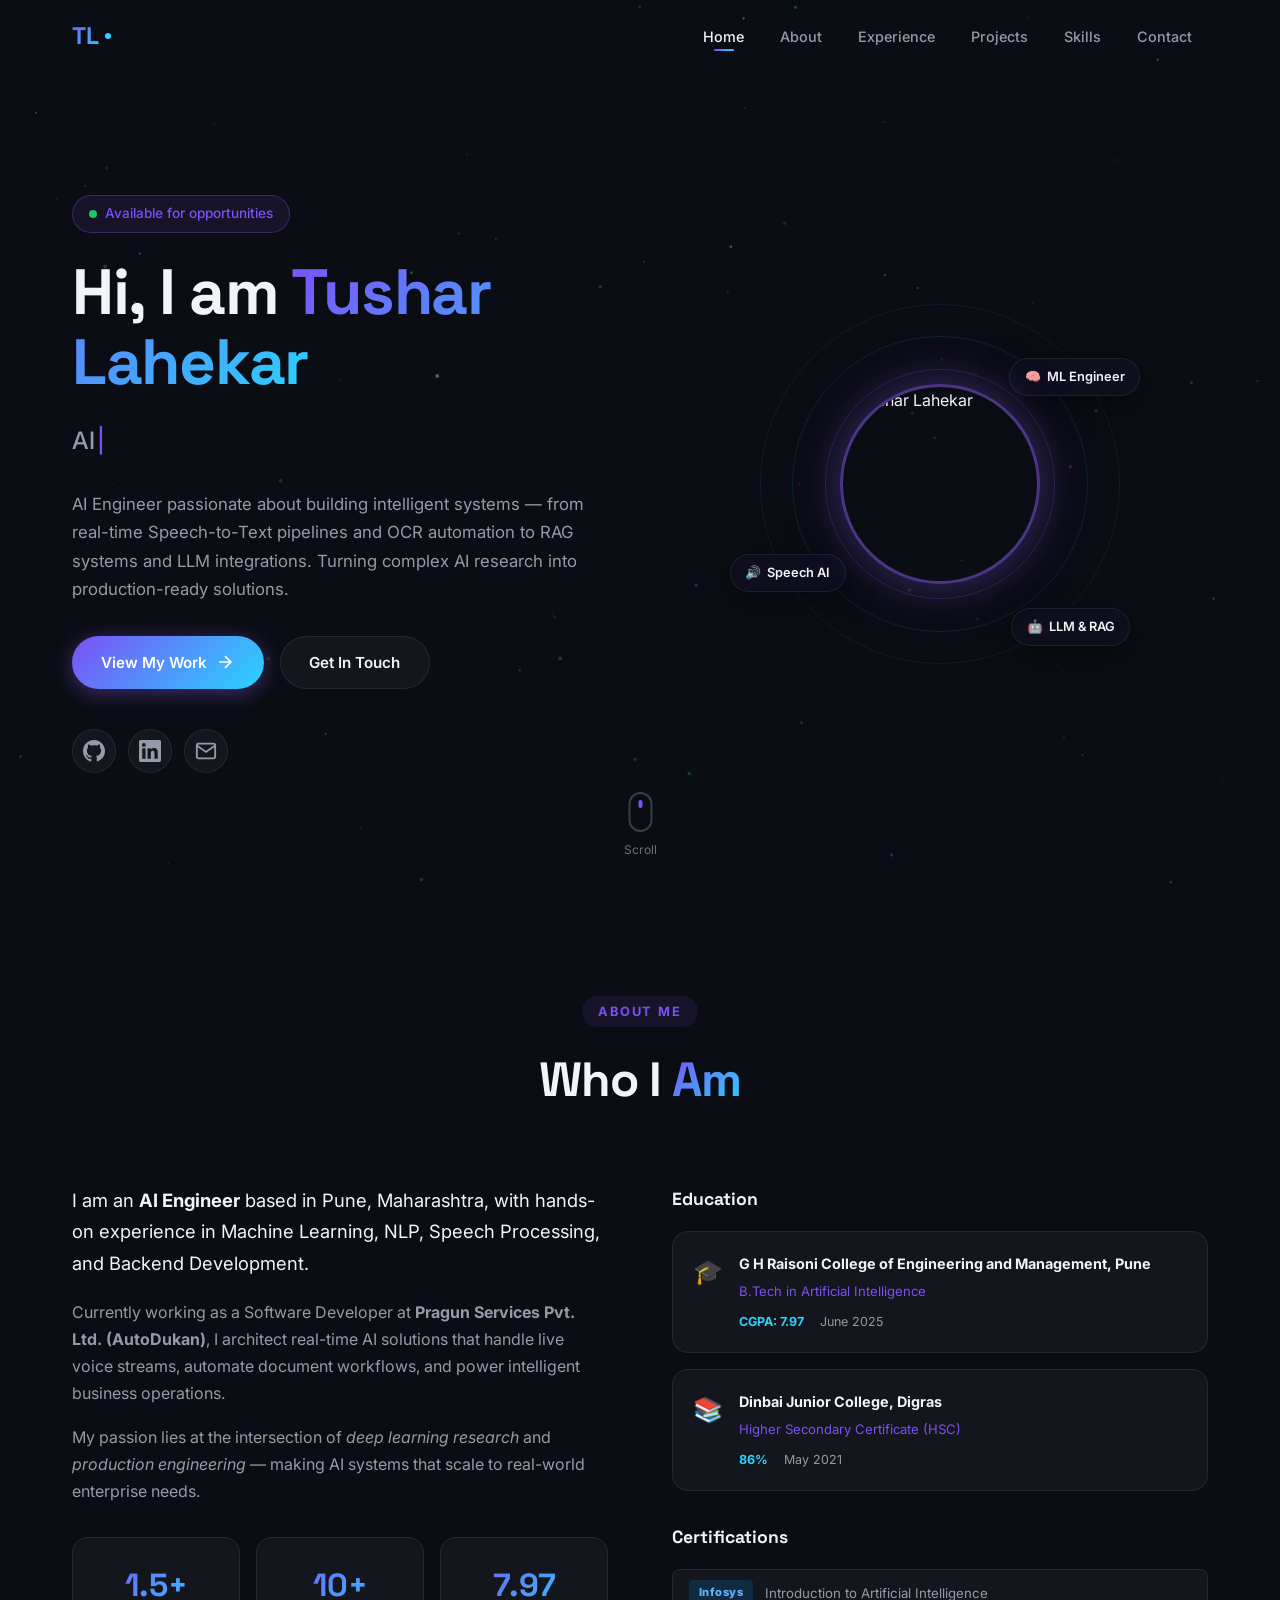
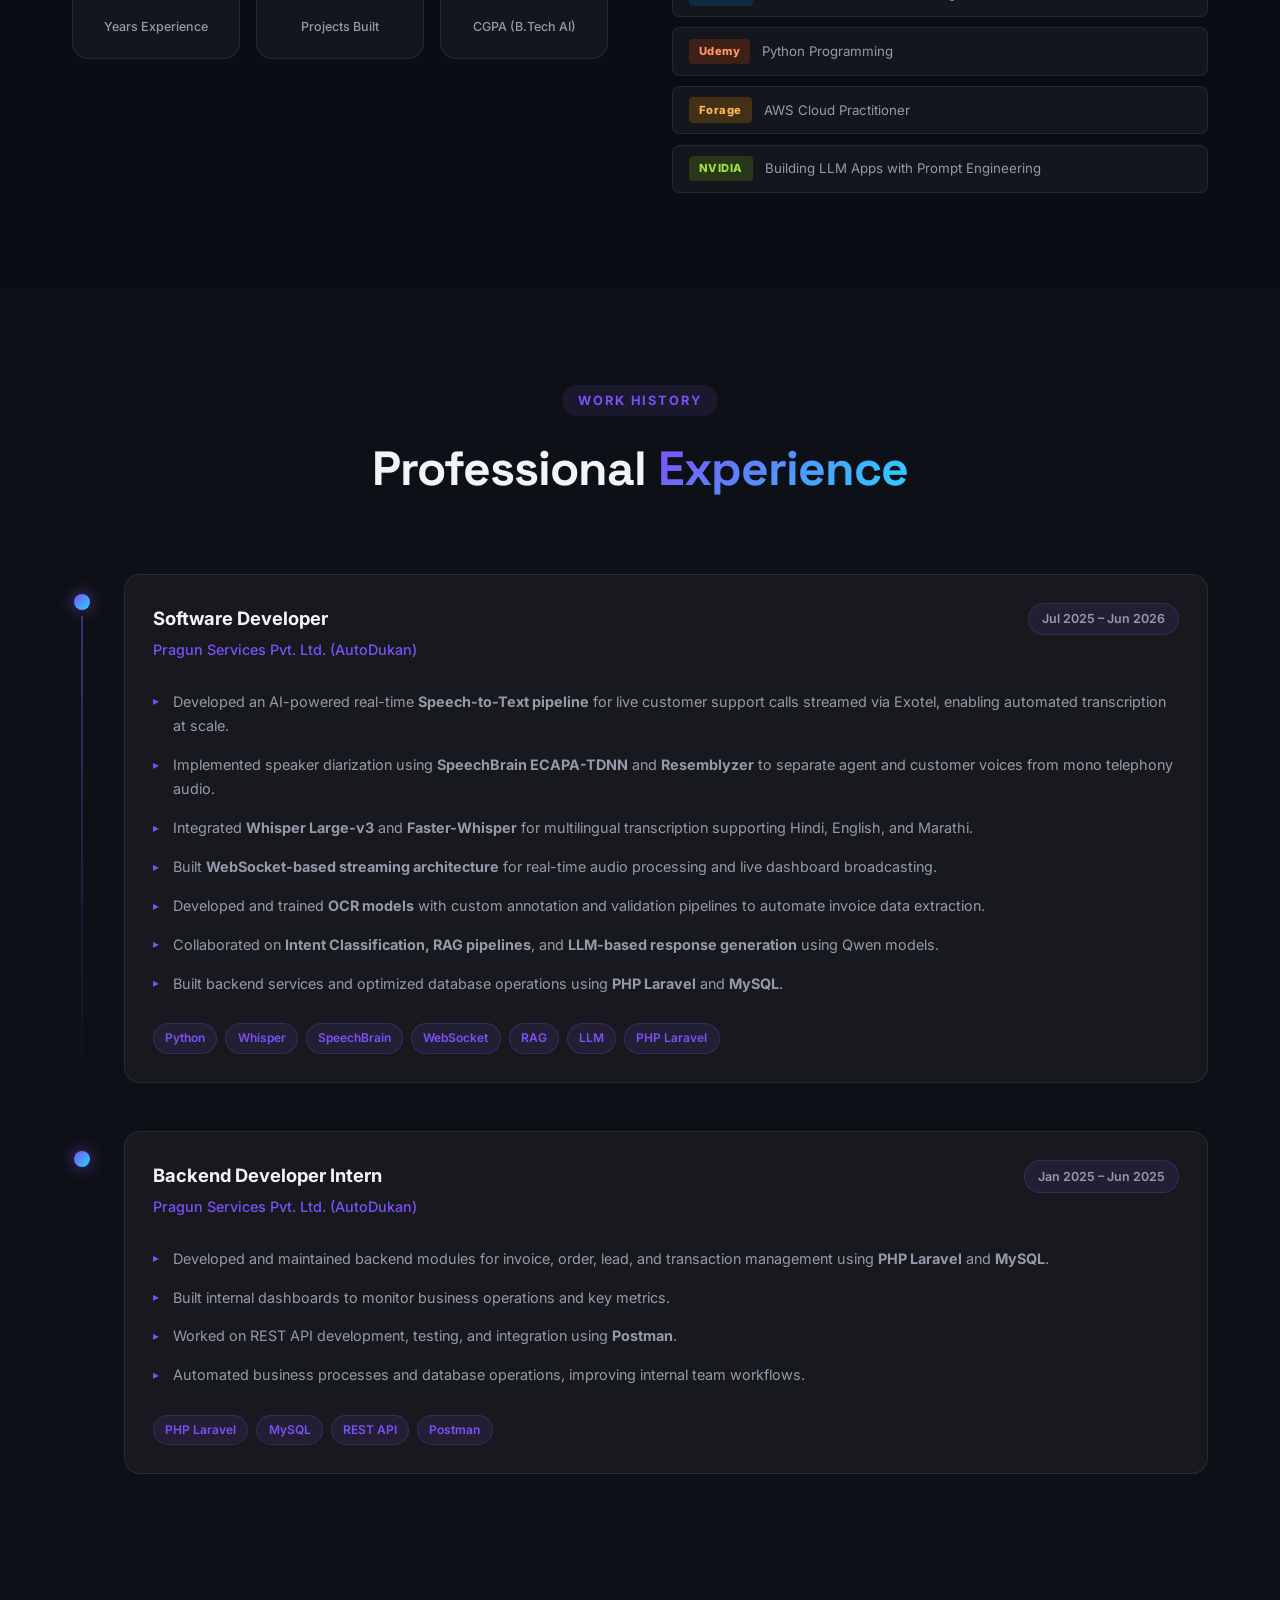
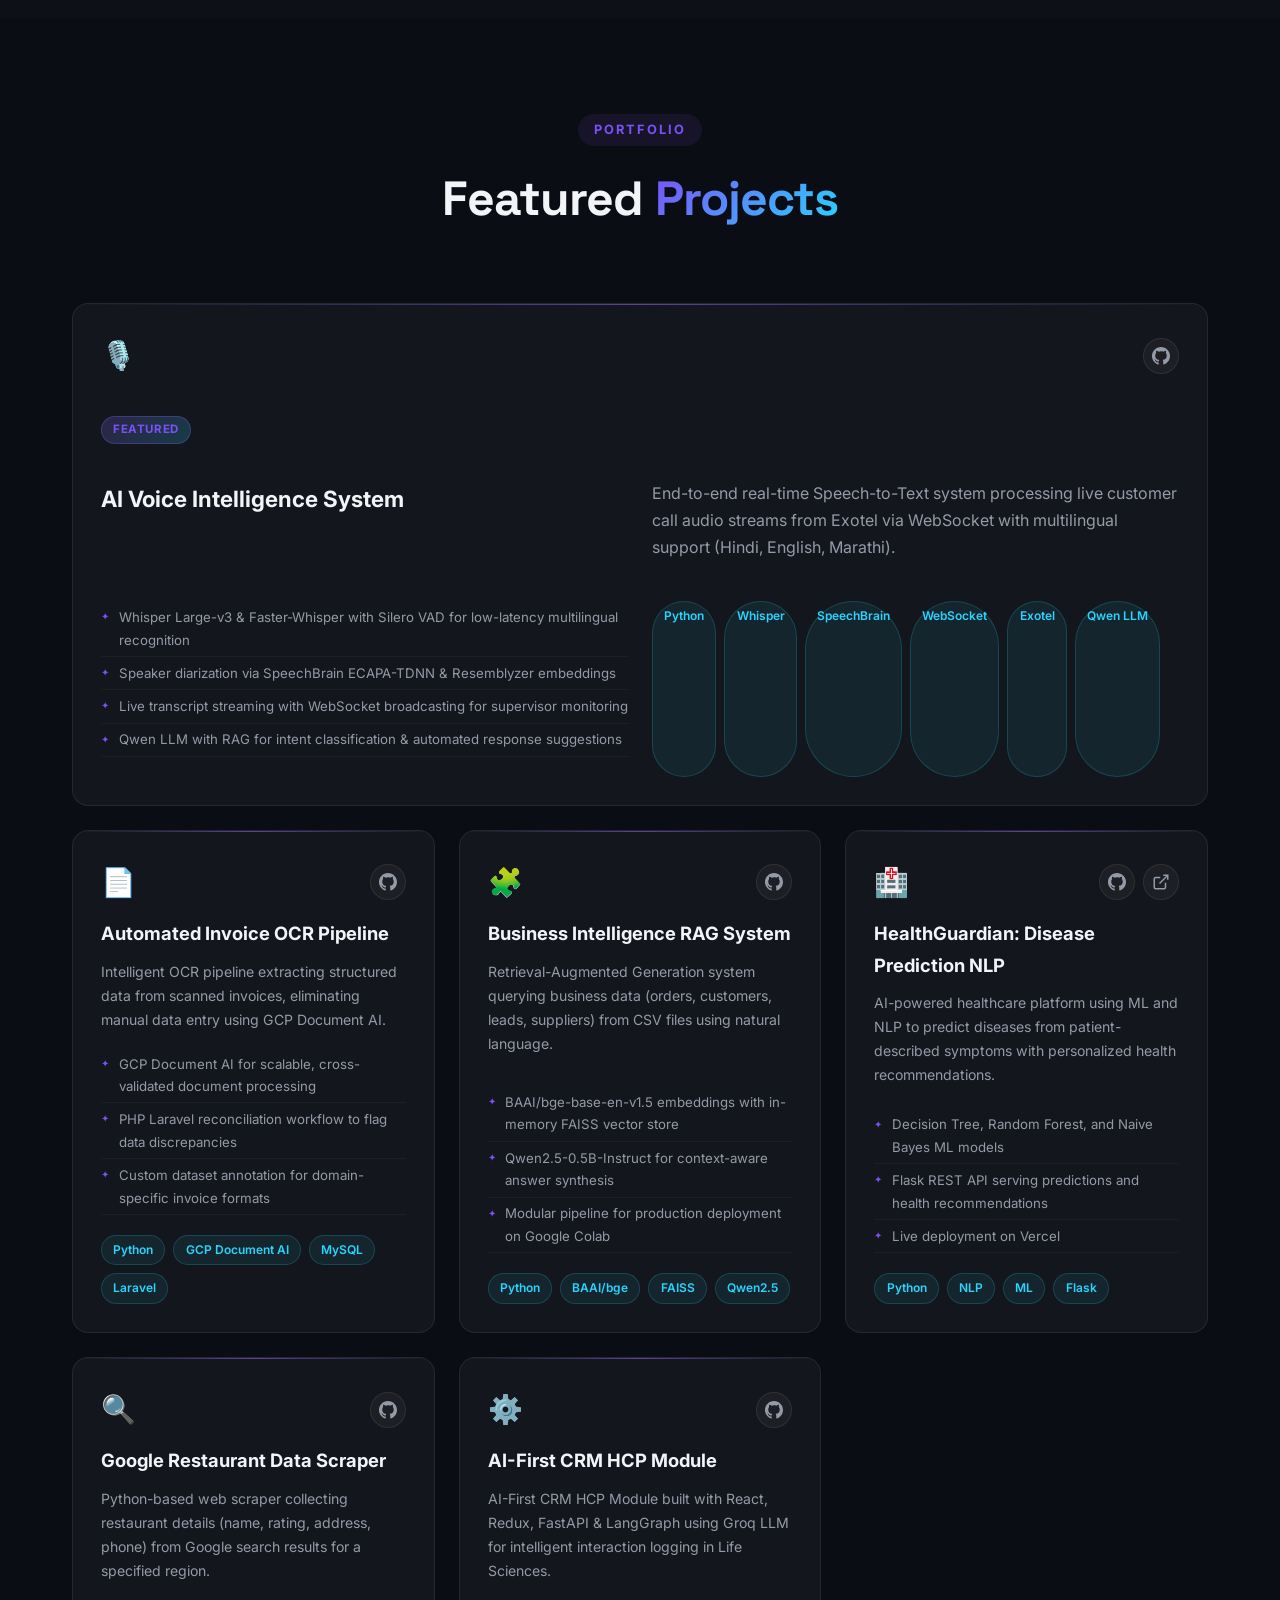
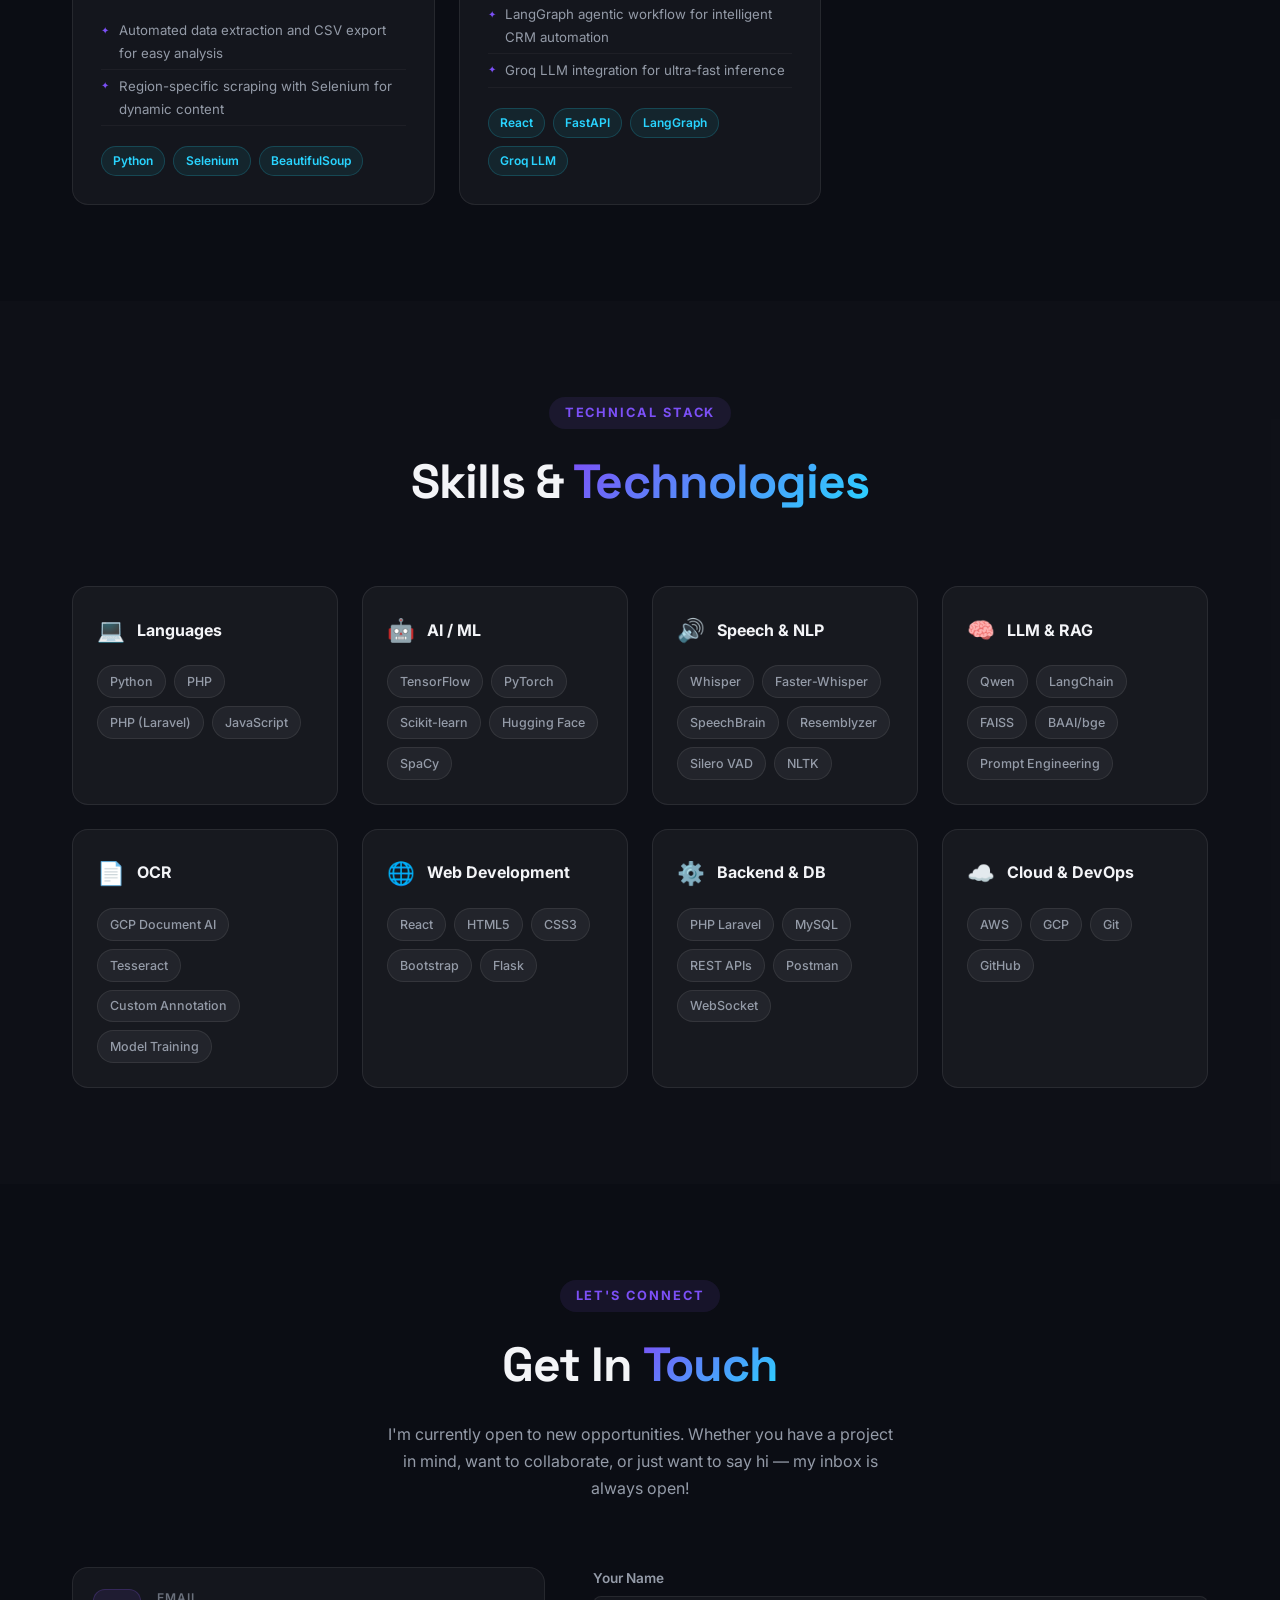
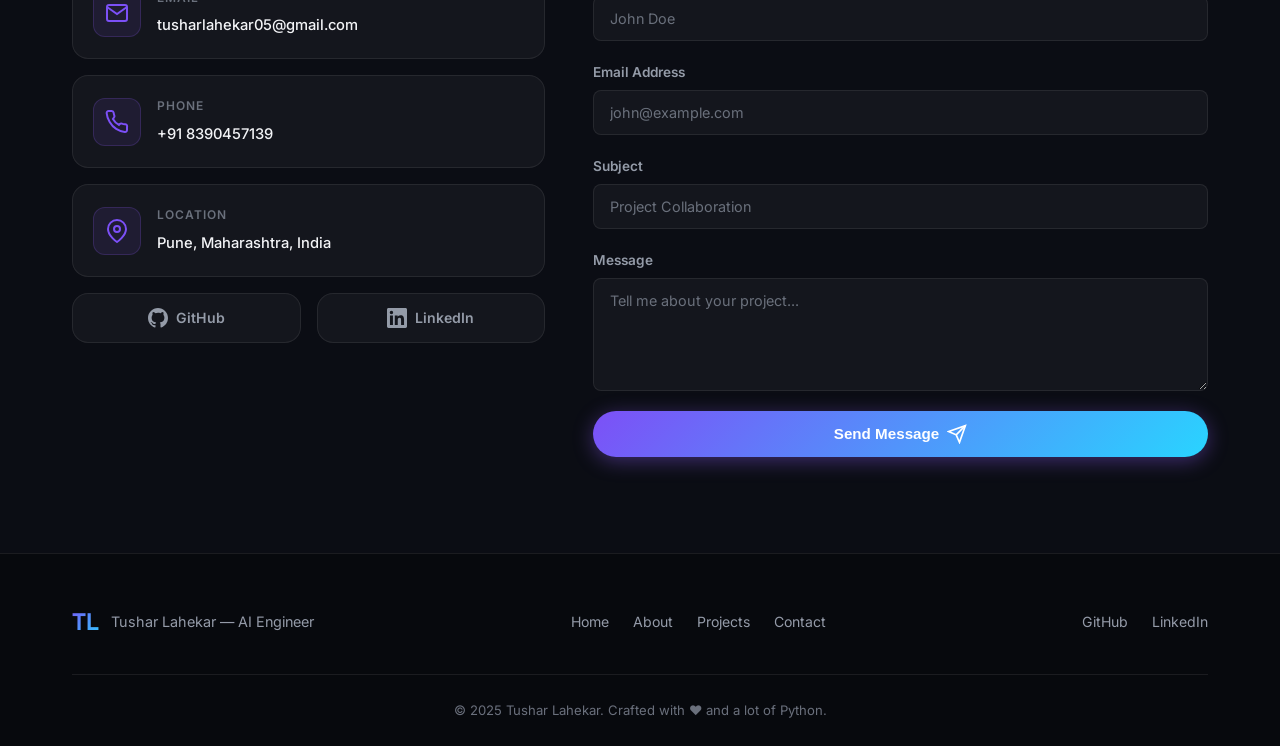
==== index.html @ 1c865b19 "Add files via upload" ====
<!DOCTYPE html>
<html lang="en">
<head>
  <meta charset="UTF-8">
  <meta name="viewport" content="width=device-width, initial-scale=1.0">
  <meta name="description" content="Tushar Lahekar - AI Engineer specializing in Machine Learning, NLP, Speech Processing, and Backend Development. Based in Pune, India.">
  <meta name="keywords" content="Tushar Lahekar, AI Engineer, Machine Learning, NLP, Speech Processing, Python, Backend Developer, Pune">
  <meta property="og:title" content="Tushar Lahekar | AI Engineer Portfolio">
  <meta property="og:description" content="AI Engineer with expertise in ML, NLP, Speech Processing and Backend Development.">
  <meta property="og:type" content="website">
  <title>Tushar Lahekar | AI Engineer Portfolio</title>
  <link rel="preconnect" href="https://fonts.googleapis.com">
  <link rel="preconnect" href="https://fonts.gstatic.com" crossorigin>
  <link href="https://fonts.googleapis.com/css2?family=Inter:wght@300;400;500;600;700;800&family=Space+Grotesk:wght@300;400;500;600;700&display=swap" rel="stylesheet">
  <link rel="stylesheet" href="style.css">
</head>
<body>
  <canvas id="particles-canvas"></canvas>

  <nav class="navbar" id="navbar">
    <div class="nav-container">
      <div class="nav-logo"><span class="logo-text">TL</span><span class="logo-dot"></span></div>
      <ul class="nav-links" id="nav-links">
        <li><a href="#home" class="nav-link active" id="nav-home">Home</a></li>
        <li><a href="#about" class="nav-link" id="nav-about">About</a></li>
        <li><a href="#experience" class="nav-link" id="nav-experience">Experience</a></li>
        <li><a href="#projects" class="nav-link" id="nav-projects">Projects</a></li>
        <li><a href="#skills" class="nav-link" id="nav-skills">Skills</a></li>
        <li><a href="#contact" class="nav-link" id="nav-contact">Contact</a></li>
      </ul>
      <button class="hamburger" id="hamburger" aria-label="Toggle navigation"><span></span><span></span><span></span></button>
    </div>
  </nav>

  <section class="hero" id="home">
    <div class="hero-content">
      <div class="hero-badge animate-fade-up"><span class="badge-dot"></span>Available for opportunities</div>
      <h1 class="hero-title animate-fade-up delay-1">Hi, I am <span class="gradient-text">Tushar Lahekar</span></h1>
      <div class="hero-subtitle animate-fade-up delay-2"><span class="typed-text" id="typed-text"></span><span class="cursor">|</span></div>
      <p class="hero-description animate-fade-up delay-3">AI Engineer passionate about building intelligent systems &mdash; from real-time Speech-to-Text pipelines and OCR automation to RAG systems and LLM integrations. Turning complex AI research into production-ready solutions.</p>
      <div class="hero-actions animate-fade-up delay-4">
        <a href="#projects" class="btn btn-primary" id="hero-projects-btn"><span>View My Work</span><svg width="20" height="20" viewBox="0 0 24 24" fill="none" stroke="currentColor" stroke-width="2"><path d="M5 12h14M12 5l7 7-7 7"/></svg></a>
        <a href="#contact" class="btn btn-secondary" id="hero-contact-btn">Get In Touch</a>
      </div>
      <div class="hero-socials animate-fade-up delay-5">
        <a href="https://github.com/tusharlahekar" target="_blank" rel="noopener" class="social-icon" id="social-github" aria-label="GitHub"><svg width="22" height="22" viewBox="0 0 24 24" fill="currentColor"><path d="M12 0C5.374 0 0 5.373 0 12c0 5.302 3.438 9.8 8.207 11.387.599.111.793-.261.793-.577v-2.234c-3.338.726-4.033-1.416-4.033-1.416-.546-1.387-1.333-1.756-1.333-1.756-1.089-.745.083-.729.083-.729 1.205.084 1.839 1.237 1.839 1.237 1.07 1.834 2.807 1.304 3.492.997.107-.775.418-1.305.762-1.604-2.665-.305-5.467-1.334-5.467-5.931 0-1.311.469-2.381 1.236-3.221-.124-.303-.535-1.524.117-3.176 0 0 1.008-.322 3.301 1.23A11.509 11.509 0 0 1 12 5.803c1.02.005 2.047.138 3.006.404 2.291-1.552 3.297-1.23 3.297-1.23.653 1.653.242 2.874.118 3.176.77.84 1.235 1.911 1.235 3.221 0 4.609-2.807 5.624-5.479 5.921.43.372.823 1.102.823 2.222v3.293c0 .319.192.694.801.576C20.566 21.797 24 17.3 24 12c0-6.627-5.373-12-12-12z"/></svg></a>
        <a href="https://www.linkedin.com/in/tushar-lahekar/" target="_blank" rel="noopener" class="social-icon" id="social-linkedin" aria-label="LinkedIn"><svg width="22" height="22" viewBox="0 0 24 24" fill="currentColor"><path d="M20.447 20.452h-3.554v-5.569c0-1.328-.027-3.037-1.852-3.037-1.853 0-2.136 1.445-2.136 2.939v5.667H9.351V9h3.414v1.561h.046c.477-.9 1.637-1.85 3.37-1.85 3.601 0 4.267 2.37 4.267 5.455v6.286zM5.337 7.433a2.062 2.062 0 0 1-2.063-2.065 2.064 2.064 0 1 1 2.063 2.065zm1.782 13.019H3.555V9h3.564v11.452zM22.225 0H1.771C.792 0 0 .774 0 1.729v20.542C0 23.227.792 24 1.771 24h20.451C23.2 24 24 23.227 24 22.271V1.729C24 .774 23.2 0 22.222 0h.003z"/></svg></a>
        <a href="mailto:tusharlahekar05@gmail.com" class="social-icon" id="social-email" aria-label="Email"><svg width="22" height="22" viewBox="0 0 24 24" fill="none" stroke="currentColor" stroke-width="2"><path d="M4 4h16c1.1 0 2 .9 2 2v12c0 1.1-.9 2-2 2H4c-1.1 0-2-.9-2-2V6c0-1.1.9-2 2-2z"/><polyline points="22,6 12,13 2,6"/></svg></a>
      </div>
    </div>
    <div class="hero-visual">
      <div class="hero-avatar-container animate-float">
        <div class="avatar-ring ring-1"></div>
        <div class="avatar-ring ring-2"></div>
        <div class="avatar-ring ring-3"></div>
        <div class="avatar-image"><img src="https://avatars.githubusercontent.com/u/115792385?v=4" alt="Tushar Lahekar" id="profile-avatar"></div>
        <div class="floating-tag tag-1"><span>&#x1F9E0;</span> ML Engineer</div>
        <div class="floating-tag tag-2"><span>&#x1F50A;</span> Speech AI</div>
        <div class="floating-tag tag-3"><span>&#x1F916;</span> LLM &amp; RAG</div>
      </div>
    </div>
    <div class="scroll-indicator"><div class="scroll-mouse"><div class="scroll-wheel"></div></div><span>Scroll</span></div>
  </section>

  <section class="section" id="about">
    <div class="container">
      <div class="section-header">
        <span class="section-label">About Me</span>
        <h2 class="section-title">Who I <span class="gradient-text">Am</span></h2>
      </div>
      <div class="about-grid">
        <div class="about-text">
          <p class="about-lead">I am an <strong>AI Engineer</strong> based in Pune, Maharashtra, with hands-on experience in Machine Learning, NLP, Speech Processing, and Backend Development.</p>
          <p class="about-body">Currently working as a Software Developer at <strong>Pragun Services Pvt. Ltd. (AutoDukan)</strong>, I architect real-time AI solutions that handle live voice streams, automate document workflows, and power intelligent business operations.</p>
          <p class="about-body">My passion lies at the intersection of <em>deep learning research</em> and <em>production engineering</em> &mdash; making AI systems that scale to real-world enterprise needs.</p>
          <div class="about-stats">
            <div class="stat-card" id="stat-experience"><div class="stat-number">1.5+</div><div class="stat-label">Years Experience</div></div>
            <div class="stat-card" id="stat-projects"><div class="stat-number">10+</div><div class="stat-label">Projects Built</div></div>
            <div class="stat-card" id="stat-cgpa"><div class="stat-number">7.97</div><div class="stat-label">CGPA (B.Tech AI)</div></div>
          </div>
        </div>
        <div class="about-education">
          <h3 class="sub-section-title">Education</h3>
          <div class="education-card" id="edu-ghrcem">
            <div class="edu-icon">&#x1F393;</div>
            <div class="edu-details">
              <h4>G H Raisoni College of Engineering and Management, Pune</h4>
              <p class="edu-degree">B.Tech in Artificial Intelligence</p>
              <div class="edu-meta"><span class="edu-score">CGPA: 7.97</span><span class="edu-year">June 2025</span></div>
            </div>
          </div>
          <div class="education-card" id="edu-dinbai">
            <div class="edu-icon">&#x1F4DA;</div>
            <div class="edu-details">
              <h4>Dinbai Junior College, Digras</h4>
              <p class="edu-degree">Higher Secondary Certificate (HSC)</p>
              <div class="edu-meta"><span class="edu-score">86%</span><span class="edu-year">May 2021</span></div>
            </div>
          </div>
          <h3 class="sub-section-title" style="margin-top: 2rem;">Certifications</h3>
          <div class="cert-list">
            <div class="cert-item" id="cert-infosys"><div class="cert-badge infosys">Infosys</div><span>Introduction to Artificial Intelligence</span></div>
            <div class="cert-item" id="cert-udemy"><div class="cert-badge udemy">Udemy</div><span>Python Programming</span></div>
            <div class="cert-item" id="cert-aws"><div class="cert-badge aws">Forage</div><span>AWS Cloud Practitioner</span></div>
            <div class="cert-item" id="cert-nvidia"><div class="cert-badge nvidia">NVIDIA</div><span>Building LLM Apps with Prompt Engineering</span></div>
          </div>
        </div>
      </div>
    </div>
  </section>

  <section class="section section-alt" id="experience">
    <div class="container">
      <div class="section-header">
        <span class="section-label">Work History</span>
        <h2 class="section-title">Professional <span class="gradient-text">Experience</span></h2>
      </div>
      <div class="timeline">
        <div class="timeline-item" id="exp-software-dev">
          <div class="timeline-marker"><div class="marker-dot"></div><div class="marker-line"></div></div>
          <div class="timeline-card">
            <div class="timeline-header">
              <div><h3 class="timeline-title">Software Developer</h3><p class="timeline-company">Pragun Services Pvt. Ltd. (AutoDukan)</p></div>
              <span class="timeline-date">Jul 2025 &ndash; Jun 2026</span>
            </div>
            <ul class="timeline-achievements">
              <li>Developed an AI-powered real-time <strong>Speech-to-Text pipeline</strong> for live customer support calls streamed via Exotel, enabling automated transcription at scale.</li>
              <li>Implemented speaker diarization using <strong>SpeechBrain ECAPA-TDNN</strong> and <strong>Resemblyzer</strong> to separate agent and customer voices from mono telephony audio.</li>
              <li>Integrated <strong>Whisper Large-v3</strong> and <strong>Faster-Whisper</strong> for multilingual transcription supporting Hindi, English, and Marathi.</li>
              <li>Built <strong>WebSocket-based streaming architecture</strong> for real-time audio processing and live dashboard broadcasting.</li>
              <li>Developed and trained <strong>OCR models</strong> with custom annotation and validation pipelines to automate invoice data extraction.</li>
              <li>Collaborated on <strong>Intent Classification, RAG pipelines</strong>, and <strong>LLM-based response generation</strong> using Qwen models.</li>
              <li>Built backend services and optimized database operations using <strong>PHP Laravel</strong> and <strong>MySQL</strong>.</li>
            </ul>
            <div class="timeline-tags"><span class="tag">Python</span><span class="tag">Whisper</span><span class="tag">SpeechBrain</span><span class="tag">WebSocket</span><span class="tag">RAG</span><span class="tag">LLM</span><span class="tag">PHP Laravel</span></div>
          </div>
        </div>
        <div class="timeline-item" id="exp-backend-intern">
          <div class="timeline-marker"><div class="marker-dot"></div></div>
          <div class="timeline-card">
            <div class="timeline-header">
              <div><h3 class="timeline-title">Backend Developer Intern</h3><p class="timeline-company">Pragun Services Pvt. Ltd. (AutoDukan)</p></div>
              <span class="timeline-date">Jan 2025 &ndash; Jun 2025</span>
            </div>
            <ul class="timeline-achievements">
              <li>Developed and maintained backend modules for invoice, order, lead, and transaction management using <strong>PHP Laravel</strong> and <strong>MySQL</strong>.</li>
              <li>Built internal dashboards to monitor business operations and key metrics.</li>
              <li>Worked on REST API development, testing, and integration using <strong>Postman</strong>.</li>
              <li>Automated business processes and database operations, improving internal team workflows.</li>
            </ul>
            <div class="timeline-tags"><span class="tag">PHP Laravel</span><span class="tag">MySQL</span><span class="tag">REST API</span><span class="tag">Postman</span></div>
          </div>
        </div>
      </div>
    </div>
  </section>

  <section class="section" id="projects">
    <div class="container">
      <div class="section-header">
        <span class="section-label">Portfolio</span>
        <h2 class="section-title">Featured <span class="gradient-text">Projects</span></h2>
      </div>
      <div class="projects-grid">
        <div class="project-card featured" id="proj-voice-ai">
          <div class="project-glow"></div>
          <div class="project-header">
            <div class="project-icon">&#x1F399;&#xFE0F;</div>
            <div class="project-links"><a href="https://github.com/tusharlahekar" target="_blank" rel="noopener" class="proj-link" aria-label="GitHub"><svg width="18" height="18" viewBox="0 0 24 24" fill="currentColor"><path d="M12 0C5.374 0 0 5.373 0 12c0 5.302 3.438 9.8 8.207 11.387.599.111.793-.261.793-.577v-2.234c-3.338.726-4.033-1.416-4.033-1.416-.546-1.387-1.333-1.756-1.333-1.756-1.089-.745.083-.729.083-.729 1.205.084 1.839 1.237 1.839 1.237 1.07 1.834 2.807 1.304 3.492.997.107-.775.418-1.305.762-1.604-2.665-.305-5.467-1.334-5.467-5.931 0-1.311.469-2.381 1.236-3.221-.124-.303-.535-1.524.117-3.176 0 0 1.008-.322 3.301 1.23A11.509 11.509 0 0 1 12 5.803c1.02.005 2.047.138 3.006.404 2.291-1.552 3.297-1.23 3.297-1.23.653 1.653.242 2.874.118 3.176.77.84 1.235 1.911 1.235 3.221 0 4.609-2.807 5.624-5.479 5.921.43.372.823 1.102.823 2.222v3.293c0 .319.192.694.801.576C20.566 21.797 24 17.3 24 12c0-6.627-5.373-12-12-12z"/></svg></a></div>
          </div>
          <div class="project-badge">Featured</div>
          <h3 class="project-title">AI Voice Intelligence System</h3>
          <p class="project-description">End-to-end real-time Speech-to-Text system processing live customer call audio streams from Exotel via WebSocket with multilingual support (Hindi, English, Marathi).</p>
          <ul class="project-highlights">
            <li>Whisper Large-v3 &amp; Faster-Whisper with Silero VAD for low-latency multilingual recognition</li>
            <li>Speaker diarization via SpeechBrain ECAPA-TDNN &amp; Resemblyzer embeddings</li>
            <li>Live transcript streaming with WebSocket broadcasting for supervisor monitoring</li>
            <li>Qwen LLM with RAG for intent classification &amp; automated response suggestions</li>
          </ul>
          <div class="project-tech"><span class="tech-tag">Python</span><span class="tech-tag">Whisper</span><span class="tech-tag">SpeechBrain</span><span class="tech-tag">WebSocket</span><span class="tech-tag">Exotel</span><span class="tech-tag">Qwen LLM</span></div>
        </div>

        <div class="project-card" id="proj-ocr">
          <div class="project-glow"></div>
          <div class="project-header">
            <div class="project-icon">&#x1F4C4;</div>
            <div class="project-links"><a href="https://github.com/tusharlahekar" target="_blank" rel="noopener" class="proj-link" aria-label="GitHub"><svg width="18" height="18" viewBox="0 0 24 24" fill="currentColor"><path d="M12 0C5.374 0 0 5.373 0 12c0 5.302 3.438 9.8 8.207 11.387.599.111.793-.261.793-.577v-2.234c-3.338.726-4.033-1.416-4.033-1.416-.546-1.387-1.333-1.756-1.333-1.756-1.089-.745.083-.729.083-.729 1.205.084 1.839 1.237 1.839 1.237 1.07 1.834 2.807 1.304 3.492.997.107-.775.418-1.305.762-1.604-2.665-.305-5.467-1.334-5.467-5.931 0-1.311.469-2.381 1.236-3.221-.124-.303-.535-1.524.117-3.176 0 0 1.008-.322 3.301 1.23A11.509 11.509 0 0 1 12 5.803c1.02.005 2.047.138 3.006.404 2.291-1.552 3.297-1.23 3.297-1.23.653 1.653.242 2.874.118 3.176.77.84 1.235 1.911 1.235 3.221 0 4.609-2.807 5.624-5.479 5.921.43.372.823 1.102.823 2.222v3.293c0 .319.192.694.801.576C20.566 21.797 24 17.3 24 12c0-6.627-5.373-12-12-12z"/></svg></a></div>
          </div>
          <h3 class="project-title">Automated Invoice OCR Pipeline</h3>
          <p class="project-description">Intelligent OCR pipeline extracting structured data from scanned invoices, eliminating manual data entry using GCP Document AI.</p>
          <ul class="project-highlights">
            <li>GCP Document AI for scalable, cross-validated document processing</li>
            <li>PHP Laravel reconciliation workflow to flag data discrepancies</li>
            <li>Custom dataset annotation for domain-specific invoice formats</li>
          </ul>
          <div class="project-tech"><span class="tech-tag">Python</span><span class="tech-tag">GCP Document AI</span><span class="tech-tag">MySQL</span><span class="tech-tag">Laravel</span></div>
        </div>

        <div class="project-card" id="proj-rag">
          <div class="project-glow"></div>
          <div class="project-header">
            <div class="project-icon">&#x1F9E9;</div>
            <div class="project-links"><a href="https://github.com/tusharlahekar" target="_blank" rel="noopener" class="proj-link" aria-label="GitHub"><svg width="18" height="18" viewBox="0 0 24 24" fill="currentColor"><path d="M12 0C5.374 0 0 5.373 0 12c0 5.302 3.438 9.8 8.207 11.387.599.111.793-.261.793-.577v-2.234c-3.338.726-4.033-1.416-4.033-1.416-.546-1.387-1.333-1.756-1.333-1.756-1.089-.745.083-.729.083-.729 1.205.084 1.839 1.237 1.839 1.237 1.07 1.834 2.807 1.304 3.492.997.107-.775.418-1.305.762-1.604-2.665-.305-5.467-1.334-5.467-5.931 0-1.311.469-2.381 1.236-3.221-.124-.303-.535-1.524.117-3.176 0 0 1.008-.322 3.301 1.23A11.509 11.509 0 0 1 12 5.803c1.02.005 2.047.138 3.006.404 2.291-1.552 3.297-1.23 3.297-1.23.653 1.653.242 2.874.118 3.176.77.84 1.235 1.911 1.235 3.221 0 4.609-2.807 5.624-5.479 5.921.43.372.823 1.102.823 2.222v3.293c0 .319.192.694.801.576C20.566 21.797 24 17.3 24 12c0-6.627-5.373-12-12-12z"/></svg></a></div>
          </div>
          <h3 class="project-title">Business Intelligence RAG System</h3>
          <p class="project-description">Retrieval-Augmented Generation system querying business data (orders, customers, leads, suppliers) from CSV files using natural language.</p>
          <ul class="project-highlights">
            <li>BAAI/bge-base-en-v1.5 embeddings with in-memory FAISS vector store</li>
            <li>Qwen2.5-0.5B-Instruct for context-aware answer synthesis</li>
            <li>Modular pipeline for production deployment on Google Colab</li>
          </ul>
          <div class="project-tech"><span class="tech-tag">Python</span><span class="tech-tag">BAAI/bge</span><span class="tech-tag">FAISS</span><span class="tech-tag">Qwen2.5</span></div>
        </div>

        <div class="project-card" id="proj-healthguardian">
          <div class="project-glow"></div>
          <div class="project-header">
            <div class="project-icon">&#x1F3E5;</div>
            <div class="project-links">
              <a href="https://github.com/tusharlahekar/HealthGuardian-Disease-Detection-Using-Natural-Language-Processing" target="_blank" rel="noopener" class="proj-link" aria-label="GitHub"><svg width="18" height="18" viewBox="0 0 24 24" fill="currentColor"><path d="M12 0C5.374 0 0 5.373 0 12c0 5.302 3.438 9.8 8.207 11.387.599.111.793-.261.793-.577v-2.234c-3.338.726-4.033-1.416-4.033-1.416-.546-1.387-1.333-1.756-1.333-1.756-1.089-.745.083-.729.083-.729 1.205.084 1.839 1.237 1.839 1.237 1.07 1.834 2.807 1.304 3.492.997.107-.775.418-1.305.762-1.604-2.665-.305-5.467-1.334-5.467-5.931 0-1.311.469-2.381 1.236-3.221-.124-.303-.535-1.524.117-3.176 0 0 1.008-.322 3.301 1.23A11.509 11.509 0 0 1 12 5.803c1.02.005 2.047.138 3.006.404 2.291-1.552 3.297-1.23 3.297-1.23.653 1.653.242 2.874.118 3.176.77.84 1.235 1.911 1.235 3.221 0 4.609-2.807 5.624-5.479 5.921.43.372.823 1.102.823 2.222v3.293c0 .319.192.694.801.576C20.566 21.797 24 17.3 24 12c0-6.627-5.373-12-12-12z"/></svg></a>
              <a href="https://v0-next-js-forms-yy1afbgoksl.vercel.app" target="_blank" rel="noopener" class="proj-link" aria-label="Live Demo"><svg width="18" height="18" viewBox="0 0 24 24" fill="none" stroke="currentColor" stroke-width="2"><path d="M18 13v6a2 2 0 0 1-2 2H5a2 2 0 0 1-2-2V8a2 2 0 0 1 2-2h6"/><polyline points="15 3 21 3 21 9"/><line x1="10" y1="14" x2="21" y2="3"/></svg></a>
            </div>
          </div>
          <h3 class="project-title">HealthGuardian: Disease Prediction NLP</h3>
          <p class="project-description">AI-powered healthcare platform using ML and NLP to predict diseases from patient-described symptoms with personalized health recommendations.</p>
          <ul class="project-highlights">
            <li>Decision Tree, Random Forest, and Naive Bayes ML models</li>
            <li>Flask REST API serving predictions and health recommendations</li>
            <li>Live deployment on Vercel</li>
          </ul>
          <div class="project-tech"><span class="tech-tag">Python</span><span class="tech-tag">NLP</span><span class="tech-tag">ML</span><span class="tech-tag">Flask</span></div>
        </div>

        <div class="project-card" id="proj-scraper">
          <div class="project-glow"></div>
          <div class="project-header">
            <div class="project-icon">&#x1F50D;</div>
            <div class="project-links"><a href="https://github.com/tusharlahekar/Google-Restaurant-Data-Scraper" target="_blank" rel="noopener" class="proj-link" aria-label="GitHub"><svg width="18" height="18" viewBox="0 0 24 24" fill="currentColor"><path d="M12 0C5.374 0 0 5.373 0 12c0 5.302 3.438 9.8 8.207 11.387.599.111.793-.261.793-.577v-2.234c-3.338.726-4.033-1.416-4.033-1.416-.546-1.387-1.333-1.756-1.333-1.756-1.089-.745.083-.729.083-.729 1.205.084 1.839 1.237 1.839 1.237 1.07 1.834 2.807 1.304 3.492.997.107-.775.418-1.305.762-1.604-2.665-.305-5.467-1.334-5.467-5.931 0-1.311.469-2.381 1.236-3.221-.124-.303-.535-1.524.117-3.176 0 0 1.008-.322 3.301 1.23A11.509 11.509 0 0 1 12 5.803c1.02.005 2.047.138 3.006.404 2.291-1.552 3.297-1.23 3.297-1.23.653 1.653.242 2.874.118 3.176.77.84 1.235 1.911 1.235 3.221 0 4.609-2.807 5.624-5.479 5.921.43.372.823 1.102.823 2.222v3.293c0 .319.192.694.801.576C20.566 21.797 24 17.3 24 12c0-6.627-5.373-12-12-12z"/></svg></a></div>
          </div>
          <h3 class="project-title">Google Restaurant Data Scraper</h3>
          <p class="project-description">Python-based web scraper collecting restaurant details (name, rating, address, phone) from Google search results for a specified region.</p>
          <ul class="project-highlights">
            <li>Automated data extraction and CSV export for easy analysis</li>
            <li>Region-specific scraping with Selenium for dynamic content</li>
          </ul>
          <div class="project-tech"><span class="tech-tag">Python</span><span class="tech-tag">Selenium</span><span class="tech-tag">BeautifulSoup</span></div>
        </div>

        <div class="project-card" id="proj-crm">
          <div class="project-glow"></div>
          <div class="project-header">
            <div class="project-icon">&#x2699;&#xFE0F;</div>
            <div class="project-links"><a href="https://github.com/tusharlahekar/langgraph-ai-crm-hcp" target="_blank" rel="noopener" class="proj-link" aria-label="GitHub"><svg width="18" height="18" viewBox="0 0 24 24" fill="currentColor"><path d="M12 0C5.374 0 0 5.373 0 12c0 5.302 3.438 9.8 8.207 11.387.599.111.793-.261.793-.577v-2.234c-3.338.726-4.033-1.416-4.033-1.416-.546-1.387-1.333-1.756-1.333-1.756-1.089-.745.083-.729.083-.729 1.205.084 1.839 1.237 1.839 1.237 1.07 1.834 2.807 1.304 3.492.997.107-.775.418-1.305.762-1.604-2.665-.305-5.467-1.334-5.467-5.931 0-1.311.469-2.381 1.236-3.221-.124-.303-.535-1.524.117-3.176 0 0 1.008-.322 3.301 1.23A11.509 11.509 0 0 1 12 5.803c1.02.005 2.047.138 3.006.404 2.291-1.552 3.297-1.23 3.297-1.23.653 1.653.242 2.874.118 3.176.77.84 1.235 1.911 1.235 3.221 0 4.609-2.807 5.624-5.479 5.921.43.372.823 1.102.823 2.222v3.293c0 .319.192.694.801.576C20.566 21.797 24 17.3 24 12c0-6.627-5.373-12-12-12z"/></svg></a></div>
          </div>
          <h3 class="project-title">AI-First CRM HCP Module</h3>
          <p class="project-description">AI-First CRM HCP Module built with React, Redux, FastAPI &amp; LangGraph using Groq LLM for intelligent interaction logging in Life Sciences.</p>
          <ul class="project-highlights">
            <li>LangGraph agentic workflow for intelligent CRM automation</li>
            <li>Groq LLM integration for ultra-fast inference</li>
          </ul>
          <div class="project-tech"><span class="tech-tag">React</span><span class="tech-tag">FastAPI</span><span class="tech-tag">LangGraph</span><span class="tech-tag">Groq LLM</span></div>
        </div>
      </div>
    </div>
  </section>

  <section class="section section-alt" id="skills">
    <div class="container">
      <div class="section-header">
        <span class="section-label">Technical Stack</span>
        <h2 class="section-title">Skills &amp; <span class="gradient-text">Technologies</span></h2>
      </div>
      <div class="skills-grid">
        <div class="skill-category" id="skill-languages"><div class="skill-category-header"><span class="skill-icon">&#x1F4BB;</span><h3>Languages</h3></div><div class="skill-tags"><span class="skill-tag">Python</span><span class="skill-tag">PHP</span><span class="skill-tag">PHP (Laravel)</span><span class="skill-tag">JavaScript</span></div></div>
        <div class="skill-category" id="skill-ai-ml"><div class="skill-category-header"><span class="skill-icon">&#x1F916;</span><h3>AI / ML</h3></div><div class="skill-tags"><span class="skill-tag">TensorFlow</span><span class="skill-tag">PyTorch</span><span class="skill-tag">Scikit-learn</span><span class="skill-tag">Hugging Face</span><span class="skill-tag">SpaCy</span></div></div>
        <div class="skill-category" id="skill-speech-nlp"><div class="skill-category-header"><span class="skill-icon">&#x1F50A;</span><h3>Speech &amp; NLP</h3></div><div class="skill-tags"><span class="skill-tag">Whisper</span><span class="skill-tag">Faster-Whisper</span><span class="skill-tag">SpeechBrain</span><span class="skill-tag">Resemblyzer</span><span class="skill-tag">Silero VAD</span><span class="skill-tag">NLTK</span></div></div>
        <div class="skill-category" id="skill-llm-rag"><div class="skill-category-header"><span class="skill-icon">&#x1F9E0;</span><h3>LLM &amp; RAG</h3></div><div class="skill-tags"><span class="skill-tag">Qwen</span><span class="skill-tag">LangChain</span><span class="skill-tag">FAISS</span><span class="skill-tag">BAAI/bge</span><span class="skill-tag">Prompt Engineering</span></div></div>
        <div class="skill-category" id="skill-ocr"><div class="skill-category-header"><span class="skill-icon">&#x1F4C4;</span><h3>OCR</h3></div><div class="skill-tags"><span class="skill-tag">GCP Document AI</span><span class="skill-tag">Tesseract</span><span class="skill-tag">Custom Annotation</span><span class="skill-tag">Model Training</span></div></div>
        <div class="skill-category" id="skill-web"><div class="skill-category-header"><span class="skill-icon">&#x1F310;</span><h3>Web Development</h3></div><div class="skill-tags"><span class="skill-tag">React</span><span class="skill-tag">HTML5</span><span class="skill-tag">CSS3</span><span class="skill-tag">Bootstrap</span><span class="skill-tag">Flask</span></div></div>
        <div class="skill-category" id="skill-backend"><div class="skill-category-header"><span class="skill-icon">&#x2699;&#xFE0F;</span><h3>Backend &amp; DB</h3></div><div class="skill-tags"><span class="skill-tag">PHP Laravel</span><span class="skill-tag">MySQL</span><span class="skill-tag">REST APIs</span><span class="skill-tag">Postman</span><span class="skill-tag">WebSocket</span></div></div>
        <div class="skill-category" id="skill-cloud"><div class="skill-category-header"><span class="skill-icon">&#x2601;&#xFE0F;</span><h3>Cloud &amp; DevOps</h3></div><div class="skill-tags"><span class="skill-tag">AWS</span><span class="skill-tag">GCP</span><span class="skill-tag">Git</span><span class="skill-tag">GitHub</span></div></div>
      </div>
    </div>
  </section>

  <section class="section" id="contact">
    <div class="container">
      <div class="section-header">
        <span class="section-label">Let's Connect</span>
        <h2 class="section-title">Get In <span class="gradient-text">Touch</span></h2>
        <p class="section-description">I'm currently open to new opportunities. Whether you have a project in mind, want to collaborate, or just want to say hi &mdash; my inbox is always open!</p>
      </div>
      <div class="contact-grid">
        <div class="contact-info">
          <div class="contact-card" id="contact-email-card"><div class="contact-icon"><svg width="24" height="24" viewBox="0 0 24 24" fill="none" stroke="currentColor" stroke-width="2"><path d="M4 4h16c1.1 0 2 .9 2 2v12c0 1.1-.9 2-2 2H4c-1.1 0-2-.9-2-2V6c0-1.1.9-2 2-2z"/><polyline points="22,6 12,13 2,6"/></svg></div><div class="contact-details"><span class="contact-label">Email</span><a href="mailto:tusharlahekar05@gmail.com" class="contact-value">tusharlahekar05@gmail.com</a></div></div>
          <div class="contact-card" id="contact-phone"><div class="contact-icon"><svg width="24" height="24" viewBox="0 0 24 24" fill="none" stroke="currentColor" stroke-width="2"><path d="M22 16.92v3a2 2 0 0 1-2.18 2 19.79 19.79 0 0 1-8.63-3.07A19.5 19.5 0 0 1 4.69 12 19.79 19.79 0 0 1 1.65 3.11 2 2 0 0 1 3.62 1h3a2 2 0 0 1 2 1.72c.127.96.361 1.903.7 2.81a2 2 0 0 1-.45 2.11L7.91 8.96a16 16 0 0 0 6 6l.92-.92a2 2 0 0 1 2.11-.45c.907.339 1.85.573 2.81.7A2 2 0 0 1 22 16.92z"/></svg></div><div class="contact-details"><span class="contact-label">Phone</span><a href="tel:+918390457139" class="contact-value">+91 8390457139</a></div></div>
          <div class="contact-card" id="contact-location"><div class="contact-icon"><svg width="24" height="24" viewBox="0 0 24 24" fill="none" stroke="currentColor" stroke-width="2"><path d="M21 10c0 7-9 13-9 13s-9-6-9-13a9 9 0 0 1 18 0z"/><circle cx="12" cy="10" r="3"/></svg></div><div class="contact-details"><span class="contact-label">Location</span><span class="contact-value">Pune, Maharashtra, India</span></div></div>
          <div class="contact-social-row">
            <a href="https://github.com/tusharlahekar" target="_blank" rel="noopener" class="contact-social-btn" id="contact-github-btn"><svg width="20" height="20" viewBox="0 0 24 24" fill="currentColor"><path d="M12 0C5.374 0 0 5.373 0 12c0 5.302 3.438 9.8 8.207 11.387.599.111.793-.261.793-.577v-2.234c-3.338.726-4.033-1.416-4.033-1.416-.546-1.387-1.333-1.756-1.333-1.756-1.089-.745.083-.729.083-.729 1.205.084 1.839 1.237 1.839 1.237 1.07 1.834 2.807 1.304 3.492.997.107-.775.418-1.305.762-1.604-2.665-.305-5.467-1.334-5.467-5.931 0-1.311.469-2.381 1.236-3.221-.124-.303-.535-1.524.117-3.176 0 0 1.008-.322 3.301 1.23A11.509 11.509 0 0 1 12 5.803c1.02.005 2.047.138 3.006.404 2.291-1.552 3.297-1.23 3.297-1.23.653 1.653.242 2.874.118 3.176.77.84 1.235 1.911 1.235 3.221 0 4.609-2.807 5.624-5.479 5.921.43.372.823 1.102.823 2.222v3.293c0 .319.192.694.801.576C20.566 21.797 24 17.3 24 12c0-6.627-5.373-12-12-12z"/></svg>GitHub</a>
            <a href="https://www.linkedin.com/in/tushar-lahekar/" target="_blank" rel="noopener" class="contact-social-btn" id="contact-linkedin-btn"><svg width="20" height="20" viewBox="0 0 24 24" fill="currentColor"><path d="M20.447 20.452h-3.554v-5.569c0-1.328-.027-3.037-1.852-3.037-1.853 0-2.136 1.445-2.136 2.939v5.667H9.351V9h3.414v1.561h.046c.477-.9 1.637-1.85 3.37-1.85 3.601 0 4.267 2.37 4.267 5.455v6.286zM5.337 7.433a2.062 2.062 0 0 1-2.063-2.065 2.064 2.064 0 1 1 2.063 2.065zm1.782 13.019H3.555V9h3.564v11.452zM22.225 0H1.771C.792 0 0 .774 0 1.729v20.542C0 23.227.792 24 1.771 24h20.451C23.2 24 24 23.227 24 22.271V1.729C24 .774 23.2 0 22.222 0h.003z"/></svg>LinkedIn</a>
          </div>
        </div>
        <form class="contact-form" id="contact-form" onsubmit="handleFormSubmit(event)">
          <div class="form-group"><label for="contact-name">Your Name</label><input type="text" id="contact-name" name="name" placeholder="John Doe" required></div>
          <div class="form-group"><label for="contact-email-input">Email Address</label><input type="email" id="contact-email-input" name="email" placeholder="john@example.com" required></div>
          <div class="form-group"><label for="contact-subject">Subject</label><input type="text" id="contact-subject" name="subject" placeholder="Project Collaboration"></div>
          <div class="form-group"><label for="contact-message">Message</label><textarea id="contact-message" name="message" rows="5" placeholder="Tell me about your project..." required></textarea></div>
          <button type="submit" class="btn btn-primary btn-full" id="contact-submit-btn"><span>Send Message</span><svg width="20" height="20" viewBox="0 0 24 24" fill="none" stroke="currentColor" stroke-width="2"><line x1="22" y1="2" x2="11" y2="13"/><polygon points="22 2 15 22 11 13 2 9 22 2"/></svg></button>
        </form>
      </div>
    </div>
  </section>

  <footer class="footer">
    <div class="container">
      <div class="footer-content">
        <div class="footer-brand"><span class="logo-text">TL</span><p>Tushar Lahekar &mdash; AI Engineer</p></div>
        <div class="footer-links"><a href="#home">Home</a><a href="#about">About</a><a href="#projects">Projects</a><a href="#contact">Contact</a></div>
        <div class="footer-socials"><a href="https://github.com/tusharlahekar" target="_blank" rel="noopener">GitHub</a><a href="https://www.linkedin.com/in/tushar-lahekar/" target="_blank" rel="noopener">LinkedIn</a></div>
      </div>
      <div class="footer-bottom"><p>&copy; 2025 Tushar Lahekar. Crafted with &#x2764;&#xFE0F; and a lot of Python.</p></div>
    </div>
  </footer>
  <script src="script.js"></script>
</body>
</html>
---- style.css ----
/* ===== RESET & BASE ===== */
*, *::before, *::after { margin: 0; padding: 0; box-sizing: border-box; }
:root {
  --primary: hsl(256, 91%, 64%);
  --primary-dark: hsl(256, 91%, 50%);
  --secondary: hsl(192, 100%, 58%);
  --accent: hsl(330, 100%, 70%);
  --bg: hsl(222, 30%, 6%);
  --bg-2: hsl(222, 25%, 9%);
  --bg-3: hsl(222, 20%, 12%);
  --glass: rgba(255,255,255,0.04);
  --glass-border: rgba(255,255,255,0.08);
  --text: hsl(220, 20%, 96%);
  --text-muted: hsl(220, 10%, 62%);
  --text-subtle: hsl(220, 8%, 45%);
  --gradient: linear-gradient(135deg, var(--primary), var(--secondary));
  --gradient-accent: linear-gradient(135deg, var(--primary), var(--accent));
  --shadow-glow: 0 0 60px rgba(139, 92, 246, 0.15);
  --shadow-card: 0 8px 32px rgba(0,0,0,0.4);
  --radius: 16px;
  --radius-sm: 8px;
  --transition: all 0.3s cubic-bezier(0.4, 0, 0.2, 1);
}
html { scroll-behavior: smooth; scroll-padding-top: 80px; }
body {
  font-family: 'Inter', -apple-system, sans-serif;
  background: var(--bg);
  color: var(--text);
  line-height: 1.7;
  overflow-x: hidden;
}
::selection { background: rgba(139,92,246,0.35); color: var(--text); }
a { text-decoration: none; color: inherit; }

/* ===== PARTICLES ===== */
#particles-canvas {
  position: fixed; top: 0; left: 0; width: 100%; height: 100%;
  pointer-events: none; z-index: 0; opacity: 0.6;
}

/* ===== NAVBAR ===== */
.navbar {
  position: fixed; top: 0; left: 0; right: 0; z-index: 1000;
  padding: 1rem 0;
  transition: var(--transition);
}
.navbar.scrolled {
  background: rgba(8,8,18,0.9);
  backdrop-filter: blur(20px);
  border-bottom: 1px solid var(--glass-border);
  padding: 0.75rem 0;
}
.nav-container {
  max-width: 1200px; margin: 0 auto; padding: 0 2rem;
  display: flex; align-items: center; justify-content: space-between;
}
.nav-logo { display: flex; align-items: center; gap: 6px; cursor: pointer; }
.logo-text {
  font-family: 'Space Grotesk', sans-serif;
  font-size: 1.5rem; font-weight: 800;
  background: var(--gradient); -webkit-background-clip: text;
  -webkit-text-fill-color: transparent; background-clip: text;
}
.logo-dot { width: 6px; height: 6px; border-radius: 50%; background: var(--secondary); animation: pulse 2s infinite; }
.nav-links { list-style: none; display: flex; gap: 0.25rem; }
.nav-link {
  padding: 0.5rem 1rem; border-radius: var(--radius-sm);
  font-size: 0.9rem; font-weight: 500; color: var(--text-muted);
  transition: var(--transition); position: relative;
}
.nav-link:hover, .nav-link.active { color: var(--text); }
.nav-link.active::after {
  content: ''; position: absolute; bottom: 2px; left: 50%; transform: translateX(-50%);
  width: 20px; height: 2px; background: var(--gradient); border-radius: 2px;
}
.hamburger {
  display: none; background: none; border: none; cursor: pointer;
  flex-direction: column; gap: 5px; padding: 4px;
}
.hamburger span {
  display: block; width: 24px; height: 2px;
  background: var(--text); border-radius: 2px; transition: var(--transition);
}
.hamburger.open span:nth-child(1) { transform: rotate(45deg) translate(5px, 5px); }
.hamburger.open span:nth-child(2) { opacity: 0; }
.hamburger.open span:nth-child(3) { transform: rotate(-45deg) translate(5px, -5px); }

/* ===== HERO ===== */
.hero {
  min-height: 100vh; display: flex; align-items: center;
  position: relative; z-index: 1;
  padding: 100px 2rem 2rem;
  gap: 4rem;
  max-width: 1200px; margin: 0 auto;
}
.hero-content { flex: 1; max-width: 600px; }
.hero-visual { flex: 1; display: flex; justify-content: center; align-items: center; }

.hero-badge {
  display: inline-flex; align-items: center; gap: 8px;
  padding: 0.4rem 1rem; border-radius: 100px;
  background: rgba(139,92,246,0.1); border: 1px solid rgba(139,92,246,0.3);
  font-size: 0.85rem; color: var(--primary); font-weight: 500; margin-bottom: 1.5rem;
}
.badge-dot {
  width: 8px; height: 8px; border-radius: 50%; background: #22c55e;
  animation: pulse 1.5s infinite;
}
.hero-title {
  font-family: 'Space Grotesk', sans-serif;
  font-size: clamp(2.4rem, 6vw, 4rem);
  font-weight: 800; line-height: 1.1; margin-bottom: 1.25rem;
  letter-spacing: -0.02em;
}
.gradient-text {
  background: var(--gradient); -webkit-background-clip: text;
  -webkit-text-fill-color: transparent; background-clip: text;
}
.hero-subtitle {
  font-size: clamp(1.1rem, 3vw, 1.5rem); margin-bottom: 1.5rem;
  color: var(--text-muted); font-weight: 500; min-height: 2em; display: flex; align-items: center;
}
.cursor { animation: blink 1s infinite; color: var(--primary); margin-left: 2px; }
.hero-description {
  font-size: 1.05rem; color: var(--text-muted); margin-bottom: 2rem; max-width: 540px;
}
.hero-actions { display: flex; gap: 1rem; flex-wrap: wrap; margin-bottom: 2.5rem; }

/* Buttons */
.btn {
  display: inline-flex; align-items: center; gap: 0.5rem;
  padding: 0.8rem 1.8rem; border-radius: 100px; font-size: 0.95rem;
  font-weight: 600; cursor: pointer; transition: var(--transition); border: none;
}
.btn-primary {
  background: var(--gradient); color: white;
  box-shadow: 0 4px 20px rgba(139,92,246,0.4);
}
.btn-primary:hover { transform: translateY(-2px); box-shadow: 0 8px 30px rgba(139,92,246,0.6); }
.btn-secondary {
  background: var(--glass); border: 1px solid var(--glass-border); color: var(--text);
  backdrop-filter: blur(10px);
}
.btn-secondary:hover { background: rgba(255,255,255,0.08); border-color: rgba(255,255,255,0.15); }
.btn-full { width: 100%; justify-content: center; }

.hero-socials { display: flex; gap: 0.75rem; }
.social-icon {
  width: 44px; height: 44px; border-radius: 50%;
  display: flex; align-items: center; justify-content: center;
  background: var(--glass); border: 1px solid var(--glass-border);
  color: var(--text-muted); transition: var(--transition);
}
.social-icon:hover { background: rgba(139,92,246,0.15); border-color: rgba(139,92,246,0.4); color: var(--primary); transform: translateY(-3px); }

/* Hero Visual */
.hero-avatar-container {
  position: relative; width: 360px; height: 360px;
  display: flex; align-items: center; justify-content: center;
}
.avatar-ring {
  position: absolute; border-radius: 50%; border: 1px solid;
}
.ring-1 { width: 100%; height: 100%; border-color: rgba(139,92,246,0.12); animation: rotate-slow 20s linear infinite; }
.ring-2 { width: 82%; height: 82%; border-color: rgba(34,211,238,0.12); animation: rotate-slow 15s linear infinite reverse; }
.ring-3 { width: 64%; height: 64%; border-color: rgba(139,92,246,0.2); }
.avatar-image {
  width: 200px; height: 200px; border-radius: 50%; overflow: hidden;
  border: 3px solid rgba(139,92,246,0.5);
  box-shadow: 0 0 40px rgba(139,92,246,0.3), 0 0 80px rgba(139,92,246,0.1);
  z-index: 1;
}
.avatar-image img { width: 100%; height: 100%; object-fit: cover; }

.floating-tag {
  position: absolute; background: rgba(15,15,30,0.9);
  backdrop-filter: blur(10px); border: 1px solid var(--glass-border);
  padding: 0.45rem 0.9rem; border-radius: 100px;
  font-size: 0.8rem; font-weight: 600; white-space: nowrap;
  display: flex; align-items: center; gap: 6px; color: var(--text);
  box-shadow: var(--shadow-card);
}
.tag-1 { top: 15%; right: -20px; animation: float 3s ease-in-out infinite; }
.tag-2 { bottom: 20%; left: -30px; animation: float 3s ease-in-out infinite 1s; }
.tag-3 { bottom: 5%; right: -10px; animation: float 3s ease-in-out infinite 2s; }

.scroll-indicator {
  position: absolute; bottom: 2.5rem; left: 50%; transform: translateX(-50%);
  display: flex; flex-direction: column; align-items: center; gap: 0.5rem;
  color: var(--text-subtle); font-size: 0.75rem;
}
.scroll-mouse {
  width: 24px; height: 40px; border: 2px solid rgba(255,255,255,0.2);
  border-radius: 12px; display: flex; justify-content: center; padding-top: 6px;
}
.scroll-wheel {
  width: 4px; height: 8px; background: var(--primary); border-radius: 2px;
  animation: scroll-down 2s ease-in-out infinite;
}

/* ===== SECTIONS ===== */
.section { padding: 6rem 0; position: relative; z-index: 1; }
.section-alt { background: rgba(255,255,255,0.015); }
.container { max-width: 1200px; margin: 0 auto; padding: 0 2rem; }
.section-header { text-align: center; margin-bottom: 4rem; }
.section-label {
  display: inline-block; font-size: 0.8rem; font-weight: 700;
  letter-spacing: 0.15em; text-transform: uppercase; color: var(--primary);
  margin-bottom: 0.75rem; padding: 0.3rem 1rem;
  background: rgba(139,92,246,0.1); border-radius: 100px;
}
.section-title {
  font-family: 'Space Grotesk', sans-serif;
  font-size: clamp(2rem, 5vw, 3rem); font-weight: 800;
  letter-spacing: -0.02em; margin-bottom: 1rem;
}
.section-description { color: var(--text-muted); max-width: 520px; margin: 0 auto; }

/* ===== ABOUT ===== */
.about-grid { display: grid; grid-template-columns: 1fr 1fr; gap: 4rem; align-items: start; }
.about-lead { font-size: 1.15rem; color: var(--text); margin-bottom: 1.25rem; line-height: 1.7; }
.about-body { color: var(--text-muted); margin-bottom: 1rem; }
.about-stats { display: grid; grid-template-columns: repeat(3, 1fr); gap: 1rem; margin-top: 2rem; }
.stat-card {
  background: var(--glass); border: 1px solid var(--glass-border);
  border-radius: var(--radius); padding: 1.25rem; text-align: center;
  transition: var(--transition);
}
.stat-card:hover { background: rgba(139,92,246,0.08); border-color: rgba(139,92,246,0.3); transform: translateY(-3px); }
.stat-number {
  font-family: 'Space Grotesk', sans-serif; font-size: 2rem; font-weight: 800;
  background: var(--gradient); -webkit-background-clip: text;
  -webkit-text-fill-color: transparent; background-clip: text;
}
.stat-label { font-size: 0.78rem; color: var(--text-muted); margin-top: 0.25rem; font-weight: 500; }

.sub-section-title {
  font-family: 'Space Grotesk', sans-serif; font-size: 1.1rem;
  font-weight: 700; margin-bottom: 1rem; color: var(--text);
}
.education-card {
  display: flex; gap: 1rem; padding: 1.25rem;
  background: var(--glass); border: 1px solid var(--glass-border);
  border-radius: var(--radius); margin-bottom: 1rem; transition: var(--transition);
}
.education-card:hover { border-color: rgba(139,92,246,0.3); transform: translateX(4px); }
.edu-icon { font-size: 1.5rem; flex-shrink: 0; }
.edu-details h4 { font-size: 0.9rem; font-weight: 700; margin-bottom: 0.25rem; }
.edu-degree { font-size: 0.82rem; color: var(--primary); margin-bottom: 0.5rem; }
.edu-meta { display: flex; gap: 1rem; font-size: 0.78rem; color: var(--text-muted); }
.edu-score { font-weight: 700; color: var(--secondary); }

.cert-list { display: flex; flex-direction: column; gap: 0.65rem; }
.cert-item {
  display: flex; align-items: center; gap: 0.75rem;
  padding: 0.65rem 1rem; background: var(--glass); border: 1px solid var(--glass-border);
  border-radius: var(--radius-sm); font-size: 0.83rem; color: var(--text-muted);
  transition: var(--transition);
}
.cert-item:hover { border-color: rgba(139,92,246,0.3); color: var(--text); }
.cert-badge {
  padding: 0.2rem 0.6rem; border-radius: 4px; font-size: 0.7rem;
  font-weight: 800; white-space: nowrap; letter-spacing: 0.05em;
}
.cert-badge.infosys { background: rgba(0,120,200,0.2); color: #60b4ff; }
.cert-badge.udemy { background: rgba(236,72,0,0.2); color: #ff9668; }
.cert-badge.aws { background: rgba(255,153,0,0.2); color: #ffb84d; }
.cert-badge.nvidia { background: rgba(118,185,0,0.2); color: #a0e040; }

/* ===== TIMELINE ===== */
.timeline { position: relative; }
.timeline-item { display: flex; gap: 2rem; margin-bottom: 3rem; position: relative; }
.timeline-marker { display: flex; flex-direction: column; align-items: center; width: 20px; flex-shrink: 0; padding-top: 1.25rem; }
.marker-dot {
  width: 16px; height: 16px; border-radius: 50%;
  background: var(--gradient); box-shadow: 0 0 16px rgba(139,92,246,0.6);
  flex-shrink: 0; z-index: 1;
}
.marker-line { flex: 1; width: 2px; background: linear-gradient(to bottom, rgba(139,92,246,0.4), transparent); margin-top: 6px; }
.timeline-card {
  flex: 1; background: var(--glass); border: 1px solid var(--glass-border);
  border-radius: var(--radius); padding: 1.75rem; transition: var(--transition);
}
.timeline-card:hover { border-color: rgba(139,92,246,0.3); box-shadow: var(--shadow-glow); }
.timeline-header { display: flex; justify-content: space-between; align-items: flex-start; margin-bottom: 1.25rem; gap: 1rem; flex-wrap: wrap; }
.timeline-title { font-size: 1.15rem; font-weight: 700; margin-bottom: 0.25rem; }
.timeline-company { font-size: 0.9rem; color: var(--primary); font-weight: 500; }
.timeline-date {
  font-size: 0.78rem; color: var(--text-muted); font-weight: 600;
  white-space: nowrap; padding: 0.3rem 0.8rem;
  background: rgba(139,92,246,0.1); border-radius: 100px; border: 1px solid rgba(139,92,246,0.2);
}
.timeline-achievements { list-style: none; margin-bottom: 1.25rem; }
.timeline-achievements li {
  padding: 0.45rem 0; color: var(--text-muted); font-size: 0.9rem;
  padding-left: 1.25rem; position: relative;
}
.timeline-achievements li::before {
  content: '▸'; position: absolute; left: 0; color: var(--primary); font-size: 0.75rem; top: 0.55rem;
}
.timeline-tags, .project-tech { display: flex; flex-wrap: wrap; gap: 0.5rem; }
.tag, .tech-tag {
  padding: 0.25rem 0.7rem; border-radius: 100px; font-size: 0.75rem; font-weight: 600;
  background: rgba(139,92,246,0.1); color: var(--primary); border: 1px solid rgba(139,92,246,0.2);
}
.tech-tag { background: rgba(34,211,238,0.08); color: var(--secondary); border-color: rgba(34,211,238,0.2); }

/* ===== PROJECTS ===== */
.projects-grid { display: grid; grid-template-columns: repeat(auto-fill, minmax(340px, 1fr)); gap: 1.5rem; }
.project-card {
  background: var(--glass); border: 1px solid var(--glass-border);
  border-radius: var(--radius); padding: 1.75rem; position: relative;
  overflow: hidden; transition: var(--transition); display: flex; flex-direction: column;
}
.project-card:hover { border-color: rgba(139,92,246,0.4); transform: translateY(-6px); box-shadow: 0 20px 60px rgba(0,0,0,0.4); }
.project-card.featured { grid-column: 1 / -1; display: grid; grid-template-columns: 1fr 1fr; gap: 1.5rem; }
.project-card.featured .project-title { font-size: 1.4rem; }
.project-card.featured .project-description { font-size: 1rem; }
.project-glow {
  position: absolute; top: 0; left: 0; right: 0; height: 1px;
  background: linear-gradient(90deg, transparent, rgba(139,92,246,0.6), transparent);
}
.project-header { display: flex; justify-content: space-between; align-items: center; margin-bottom: 0.75rem; grid-column: 1 / -1; }
.project-icon { font-size: 1.75rem; }
.project-links { display: flex; gap: 0.5rem; }
.proj-link {
  width: 36px; height: 36px; border-radius: 50%;
  background: var(--glass); border: 1px solid var(--glass-border);
  display: flex; align-items: center; justify-content: center;
  color: var(--text-muted); transition: var(--transition);
}
.proj-link:hover { background: rgba(139,92,246,0.15); color: var(--primary); border-color: rgba(139,92,246,0.4); }
.project-badge {
  display: inline-flex; align-items: center; padding: 0.2rem 0.7rem;
  background: linear-gradient(135deg, rgba(139,92,246,0.2), rgba(34,211,238,0.2));
  border: 1px solid rgba(139,92,246,0.3); border-radius: 100px;
  font-size: 0.72rem; font-weight: 700; color: var(--primary); margin-bottom: 0.75rem;
  letter-spacing: 0.05em; text-transform: uppercase; width: fit-content; grid-column: 1 / -1;
}
.project-title { font-size: 1.15rem; font-weight: 700; margin-bottom: 0.65rem; }
.project-description { font-size: 0.88rem; color: var(--text-muted); margin-bottom: 1rem; flex: 1; }
.project-highlights { list-style: none; margin-bottom: 1.25rem; }
.project-highlights li {
  font-size: 0.83rem; color: var(--text-muted); padding: 0.3rem 0 0.3rem 1.1rem;
  position: relative; border-bottom: 1px solid rgba(255,255,255,0.04);
}
.project-highlights li::before { content: '✦'; position: absolute; left: 0; color: var(--primary); font-size: 0.6rem; top: 0.5rem; }
.project-highlights strong { color: var(--text); }

/* ===== SKILLS ===== */
.skills-grid { display: grid; grid-template-columns: repeat(auto-fill, minmax(260px, 1fr)); gap: 1.5rem; }
.skill-category {
  background: var(--glass); border: 1px solid var(--glass-border);
  border-radius: var(--radius); padding: 1.5rem; transition: var(--transition);
}
.skill-category:hover { border-color: rgba(139,92,246,0.3); transform: translateY(-4px); }
.skill-category-header { display: flex; align-items: center; gap: 0.75rem; margin-bottom: 1rem; }
.skill-icon { font-size: 1.4rem; }
.skill-category-header h3 { font-size: 1rem; font-weight: 700; }
.skill-tags { display: flex; flex-wrap: wrap; gap: 0.5rem; }
.skill-tag {
  padding: 0.3rem 0.75rem; border-radius: 100px; font-size: 0.78rem; font-weight: 500;
  background: rgba(255,255,255,0.05); border: 1px solid rgba(255,255,255,0.08);
  color: var(--text-muted); transition: var(--transition);
}
.skill-tag:hover { background: rgba(139,92,246,0.1); border-color: rgba(139,92,246,0.3); color: var(--primary); }

/* ===== CONTACT ===== */
.contact-grid { display: grid; grid-template-columns: 1fr 1.3fr; gap: 3rem; }
.contact-card {
  display: flex; align-items: center; gap: 1rem; padding: 1.25rem;
  background: var(--glass); border: 1px solid var(--glass-border);
  border-radius: var(--radius); margin-bottom: 1rem; transition: var(--transition);
}
.contact-card:hover { border-color: rgba(139,92,246,0.3); transform: translateX(4px); }
.contact-icon {
  width: 48px; height: 48px; border-radius: 12px;
  background: rgba(139,92,246,0.1); border: 1px solid rgba(139,92,246,0.2);
  display: flex; align-items: center; justify-content: center;
  color: var(--primary); flex-shrink: 0;
}
.contact-label { font-size: 0.75rem; color: var(--text-subtle); font-weight: 600; text-transform: uppercase; letter-spacing: 0.08em; display: block; margin-bottom: 0.2rem; }
.contact-value { font-size: 0.92rem; color: var(--text); font-weight: 500; transition: var(--transition); }
a.contact-value:hover { color: var(--primary); }
.contact-social-row { display: flex; gap: 1rem; margin-top: 1rem; }
.contact-social-btn {
  flex: 1; display: flex; align-items: center; justify-content: center;
  gap: 0.5rem; padding: 0.75rem; border-radius: var(--radius);
  background: var(--glass); border: 1px solid var(--glass-border);
  font-size: 0.88rem; font-weight: 600; color: var(--text-muted); transition: var(--transition);
}
.contact-social-btn:hover { background: rgba(139,92,246,0.1); border-color: rgba(139,92,246,0.4); color: var(--primary); transform: translateY(-2px); }

/* Contact Form */
.contact-form { display: flex; flex-direction: column; gap: 1.25rem; }
.form-group { display: flex; flex-direction: column; gap: 0.4rem; }
.form-group label { font-size: 0.85rem; font-weight: 600; color: var(--text-muted); }
.form-group input, .form-group textarea {
  background: var(--glass); border: 1px solid var(--glass-border);
  border-radius: var(--radius-sm); padding: 0.8rem 1rem;
  color: var(--text); font-family: inherit; font-size: 0.9rem;
  transition: var(--transition); resize: vertical;
}
.form-group input::placeholder, .form-group textarea::placeholder { color: var(--text-subtle); }
.form-group input:focus, .form-group textarea:focus {
  outline: none; border-color: rgba(139,92,246,0.5);
  background: rgba(139,92,246,0.05); box-shadow: 0 0 0 3px rgba(139,92,246,0.12);
}

/* ===== FOOTER ===== */
.footer { background: rgba(0,0,0,0.3); border-top: 1px solid var(--glass-border); padding: 3rem 0 1.5rem; z-index: 1; position: relative; }
.footer-content { display: flex; justify-content: space-between; align-items: center; flex-wrap: wrap; gap: 2rem; margin-bottom: 2rem; }
.footer-brand { display: flex; align-items: center; gap: 0.75rem; }
.footer-brand p { color: var(--text-muted); font-size: 0.9rem; }
.footer-links, .footer-socials { display: flex; gap: 1.5rem; }
.footer-links a, .footer-socials a { font-size: 0.88rem; color: var(--text-muted); transition: var(--transition); }
.footer-links a:hover, .footer-socials a:hover { color: var(--primary); }
.footer-bottom { border-top: 1px solid var(--glass-border); padding-top: 1.5rem; text-align: center; }
.footer-bottom p { font-size: 0.82rem; color: var(--text-subtle); }

/* ===== ANIMATIONS ===== */
@keyframes pulse { 0%, 100% { opacity: 1; transform: scale(1); } 50% { opacity: 0.6; transform: scale(0.95); } }
@keyframes blink { 0%, 100% { opacity: 1; } 50% { opacity: 0; } }
@keyframes float { 0%, 100% { transform: translateY(0); } 50% { transform: translateY(-10px); } }
@keyframes scroll-down { 0% { transform: translateY(0); opacity: 1; } 100% { transform: translateY(12px); opacity: 0; } }
@keyframes rotate-slow { from { transform: rotate(0deg); } to { transform: rotate(360deg); } }
@keyframes fade-up { from { opacity: 0; transform: translateY(30px); } to { opacity: 1; transform: translateY(0); } }
.animate-float { animation: float 4s ease-in-out infinite; }
.animate-fade-up { opacity: 0; animation: fade-up 0.8s ease forwards; }
.delay-1 { animation-delay: 0.2s; }
.delay-2 { animation-delay: 0.4s; }
.delay-3 { animation-delay: 0.6s; }
.delay-4 { animation-delay: 0.8s; }
.delay-5 { animation-delay: 1s; }

/* Scroll reveal */
.reveal { opacity: 0; transform: translateY(40px); transition: opacity 0.7s ease, transform 0.7s ease; }
.reveal.visible { opacity: 1; transform: translateY(0); }

/* ===== RESPONSIVE ===== */
@media (max-width: 1024px) {
  .hero { flex-direction: column; text-align: center; padding-top: 120px; }
  .hero-content { max-width: 100%; }
  .hero-actions, .hero-socials { justify-content: center; }
  .hero-visual { order: -1; }
  .about-grid { grid-template-columns: 1fr; }
  .contact-grid { grid-template-columns: 1fr; }
  .project-card.featured { grid-column: 1; display: flex; flex-direction: column; }
}
@media (max-width: 768px) {
  .nav-links {
    position: fixed; top: 70px; left: 0; right: 0;
    flex-direction: column; background: rgba(8,8,20,0.97);
    backdrop-filter: blur(20px); border-bottom: 1px solid var(--glass-border);
    padding: 1rem 2rem 2rem; gap: 0.25rem;
    transform: translateY(-120%); transition: var(--transition); opacity: 0; pointer-events: none;
  }
  .nav-links.open { transform: translateY(0); opacity: 1; pointer-events: all; }
  .hamburger { display: flex; }
  .hero-avatar-container { width: 260px; height: 260px; }
  .avatar-image { width: 150px; height: 150px; }
  .projects-grid { grid-template-columns: 1fr; }
  .skills-grid { grid-template-columns: 1fr; }
  .about-stats { grid-template-columns: repeat(3, 1fr); }
  .footer-content { flex-direction: column; text-align: center; }
  .timeline-header { flex-direction: column; }
  .timeline-item { gap: 1rem; }
  .floating-tag.tag-2 { left: -10px; }
}
@media (max-width: 480px) {
  .hero-avatar-container { width: 220px; height: 220px; }
  .about-stats { grid-template-columns: 1fr; }
  .contact-social-row { flex-direction: column; }
}
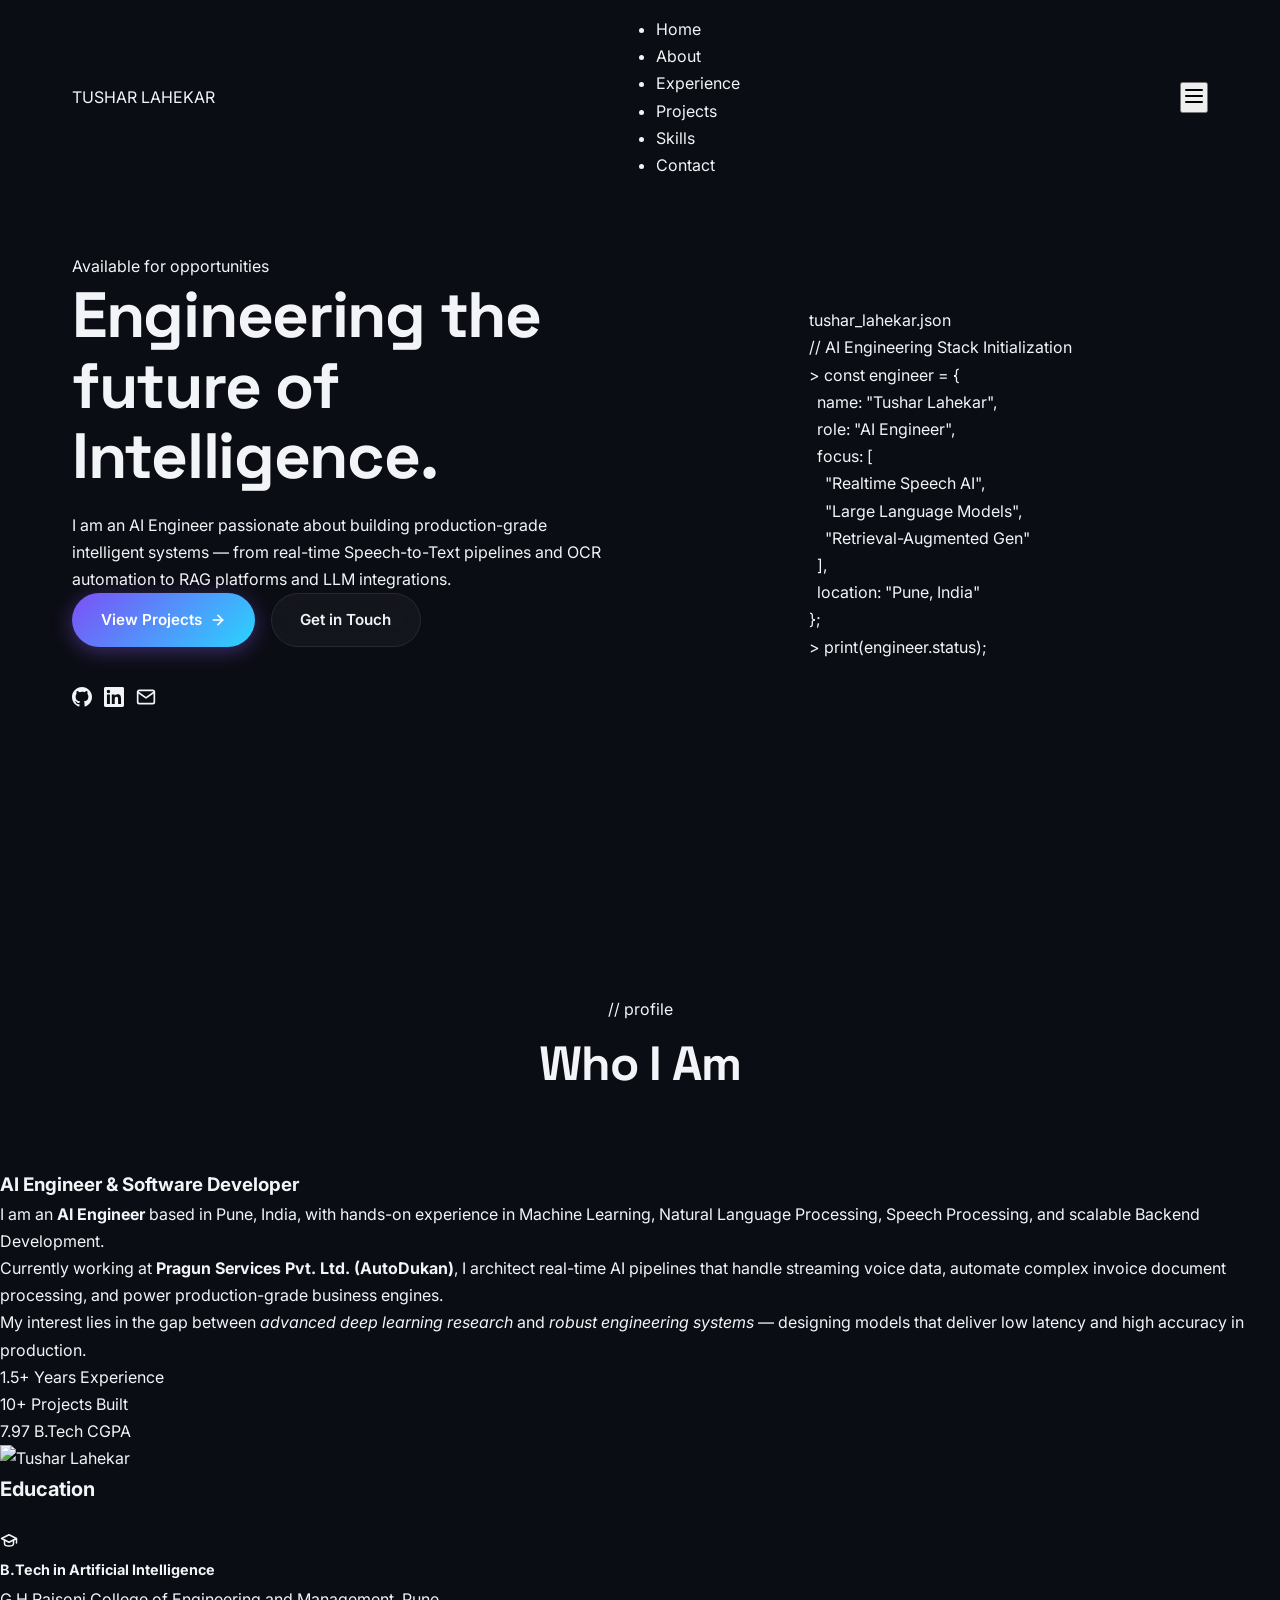
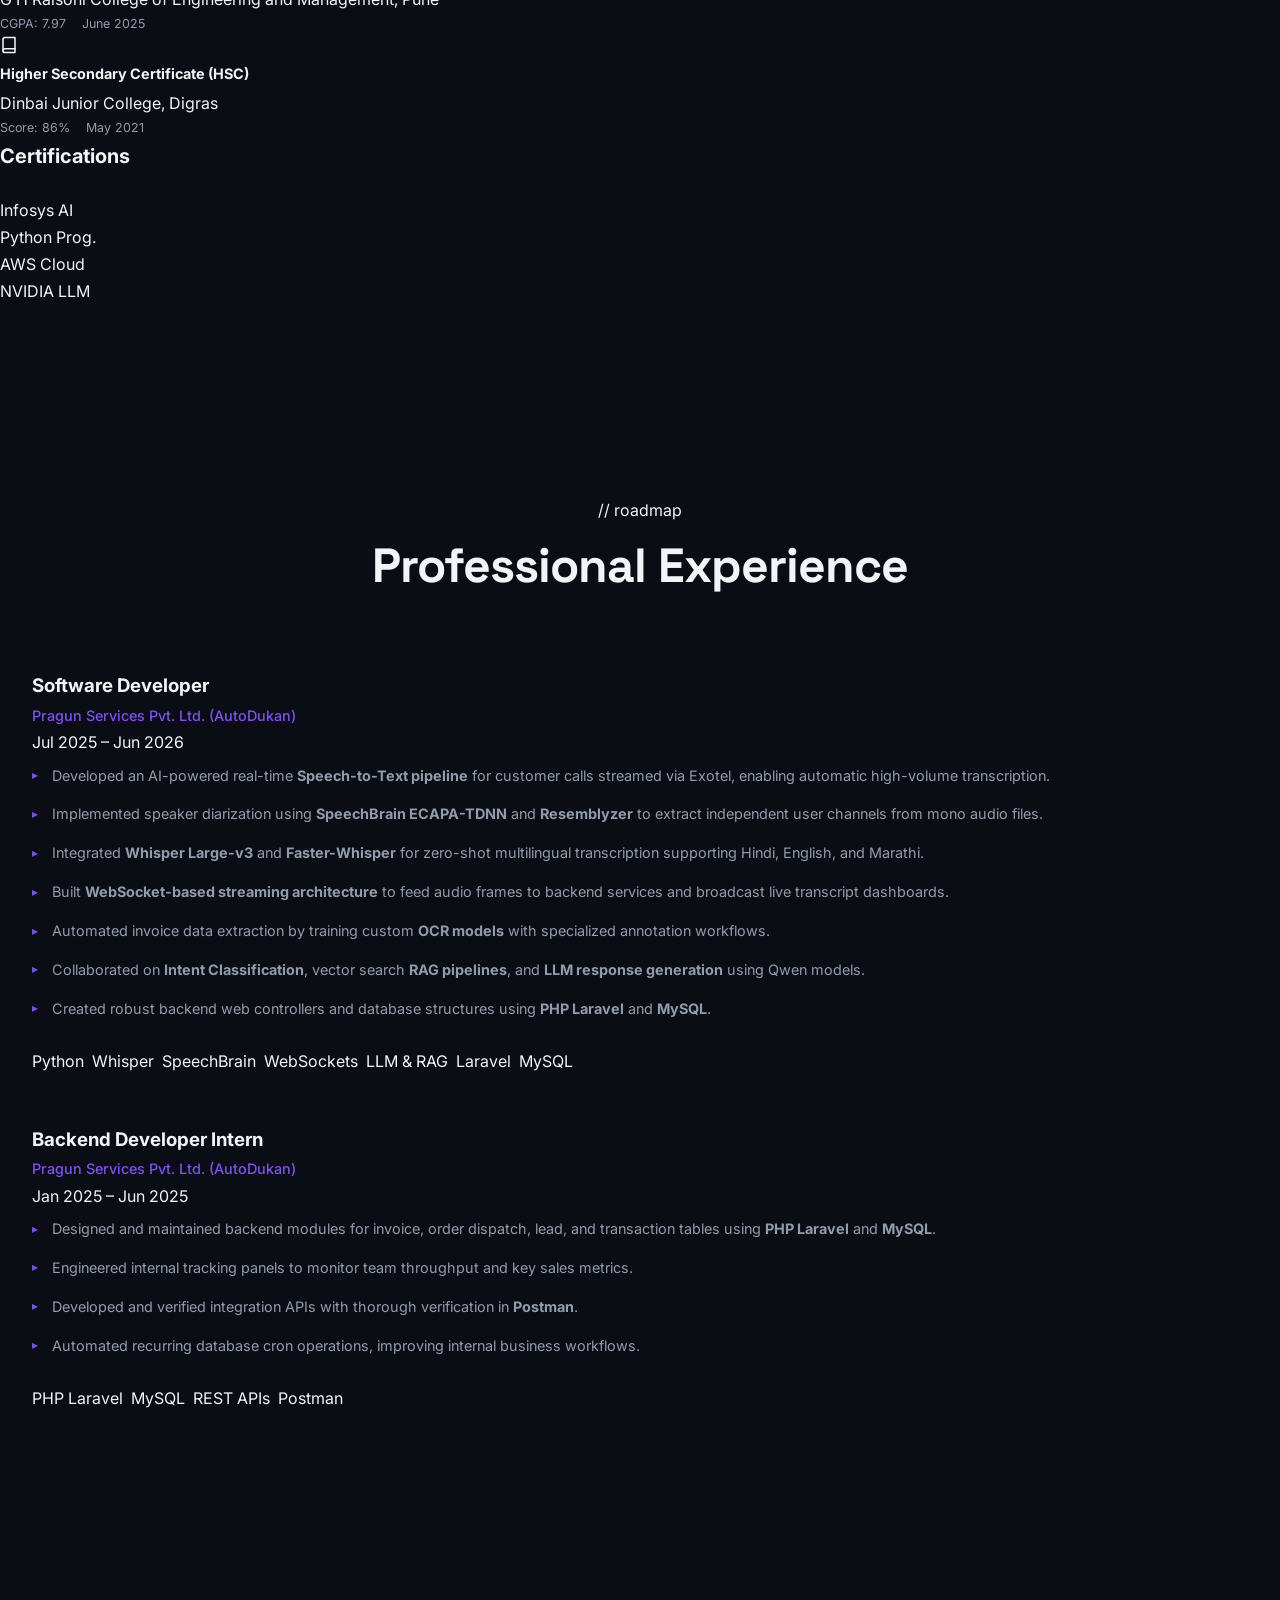
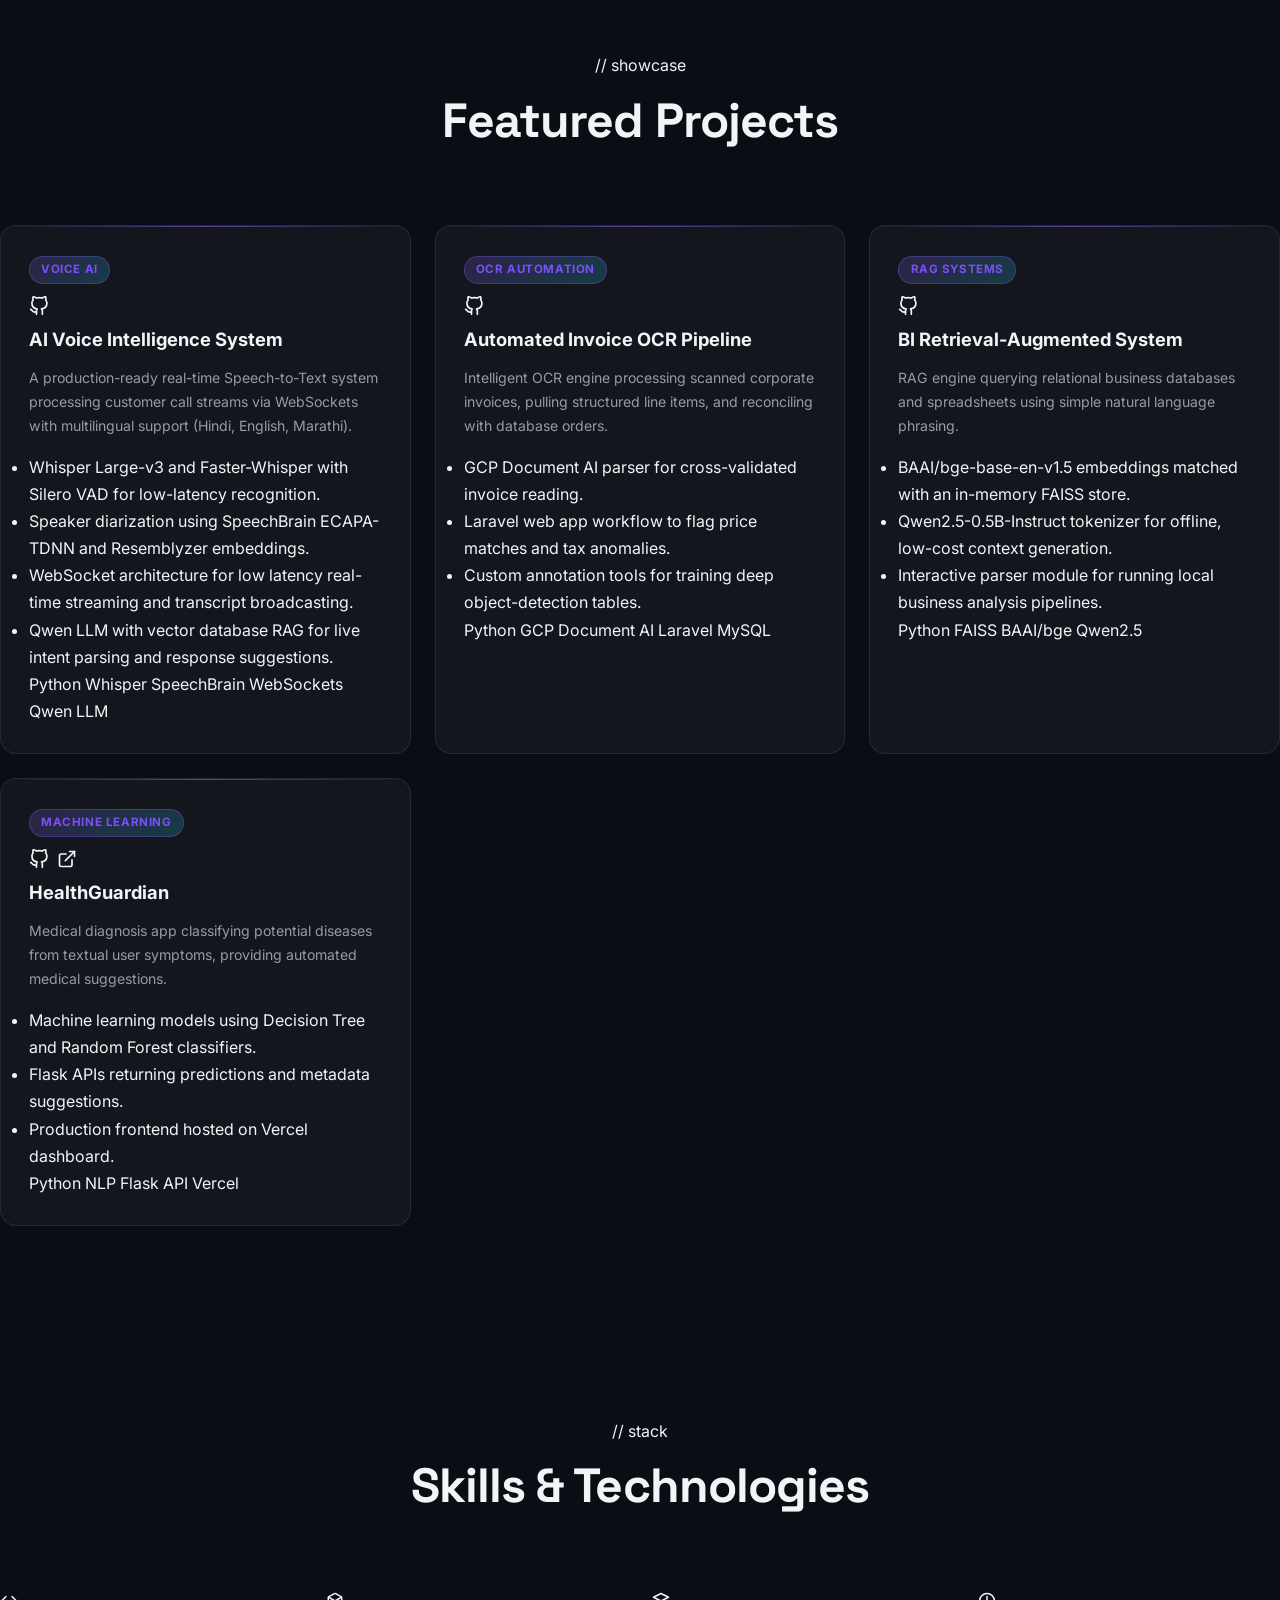
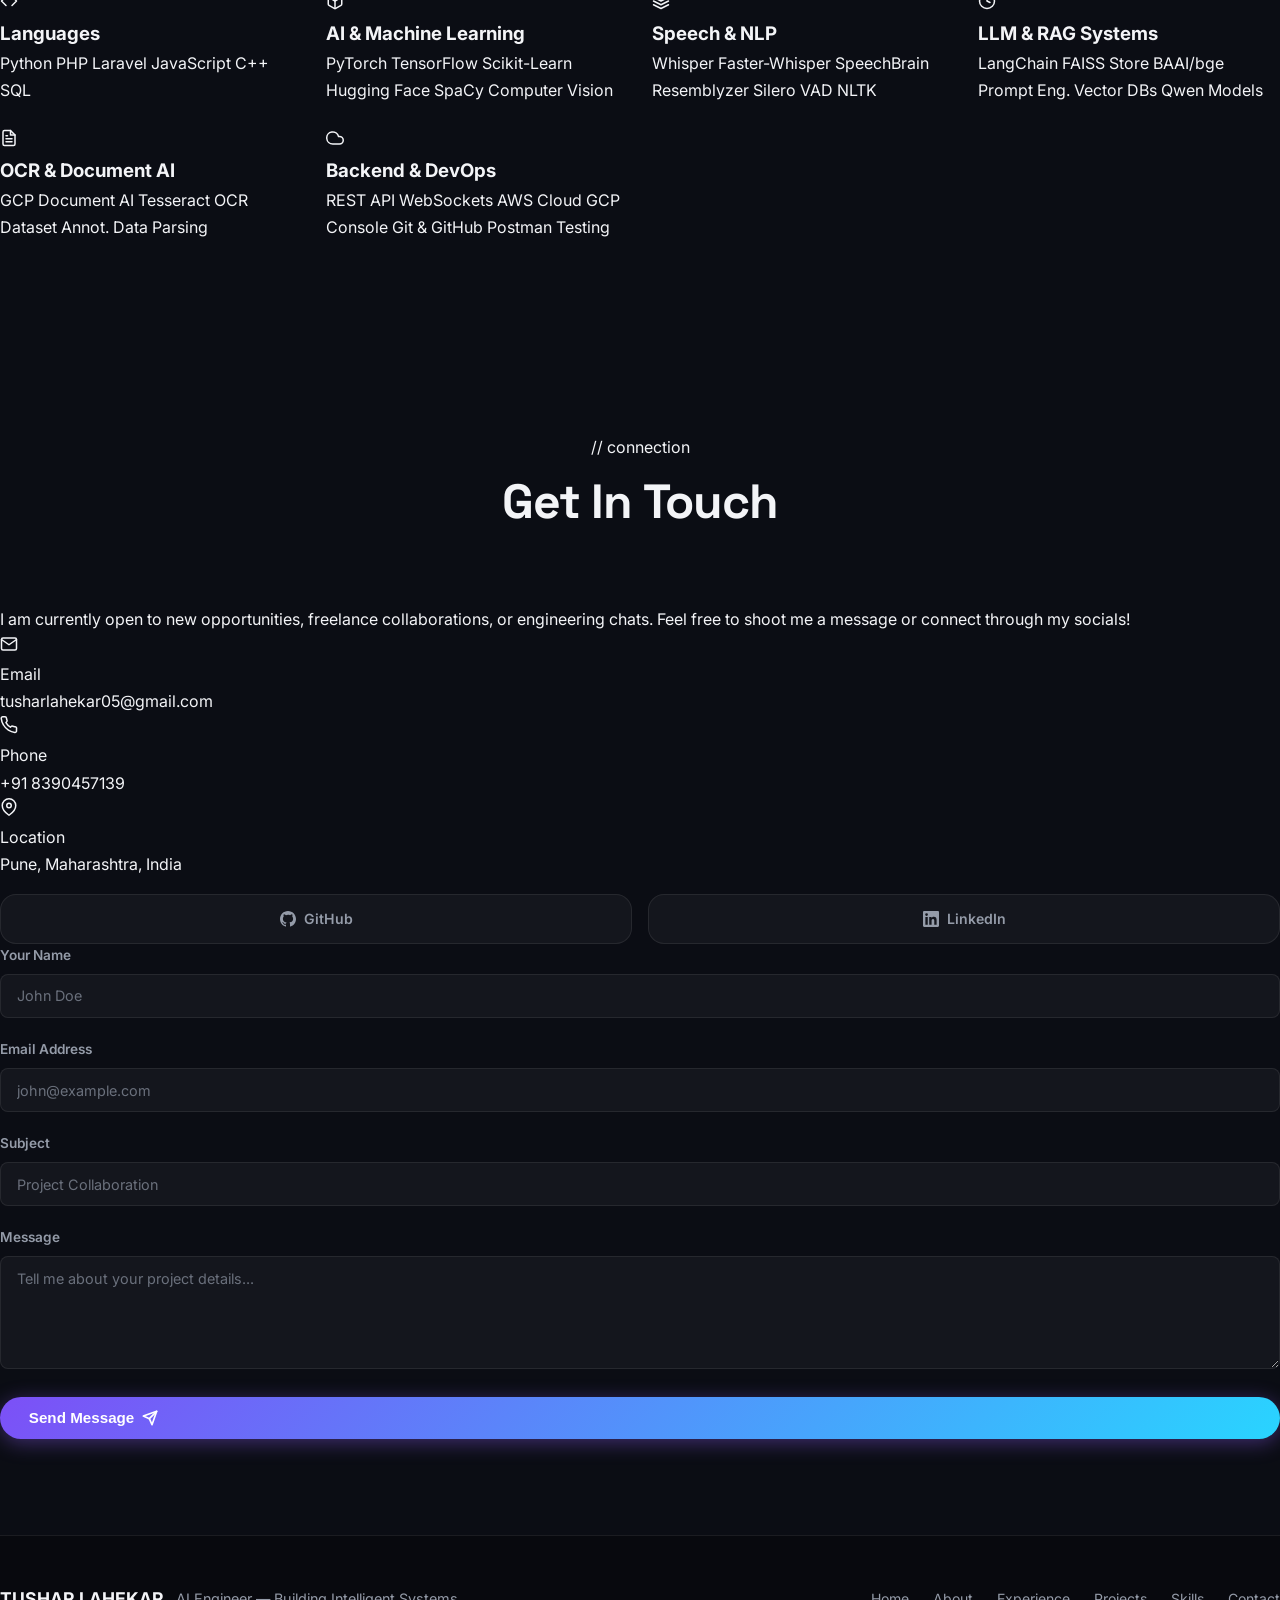
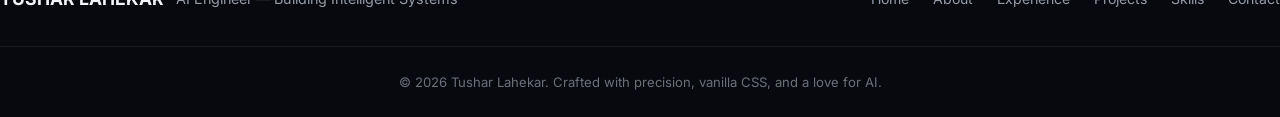
==== commit 2f99183e: "Add files via upload" ====
--- a/index.html
+++ b/index.html
@@ -1,326 +1,668 @@
-<!DOCTYPE html>
-<html lang="en">
-<head>
-  <meta charset="UTF-8">
-  <meta name="viewport" content="width=device-width, initial-scale=1.0">
-  <meta name="description" content="Tushar Lahekar - AI Engineer specializing in Machine Learning, NLP, Speech Processing, and Backend Development. Based in Pune, India.">
-  <meta name="keywords" content="Tushar Lahekar, AI Engineer, Machine Learning, NLP, Speech Processing, Python, Backend Developer, Pune">
-  <meta property="og:title" content="Tushar Lahekar | AI Engineer Portfolio">
-  <meta property="og:description" content="AI Engineer with expertise in ML, NLP, Speech Processing and Backend Development.">
-  <meta property="og:type" content="website">
-  <title>Tushar Lahekar | AI Engineer Portfolio</title>
-  <link rel="preconnect" href="https://fonts.googleapis.com">
-  <link rel="preconnect" href="https://fonts.gstatic.com" crossorigin>
-  <link href="https://fonts.googleapis.com/css2?family=Inter:wght@300;400;500;600;700;800&family=Space+Grotesk:wght@300;400;500;600;700&display=swap" rel="stylesheet">
-  <link rel="stylesheet" href="style.css">
-</head>
-<body>
-  <canvas id="particles-canvas"></canvas>
-
-  <nav class="navbar" id="navbar">
-    <div class="nav-container">
-      <div class="nav-logo"><span class="logo-text">TL</span><span class="logo-dot"></span></div>
-      <ul class="nav-links" id="nav-links">
-        <li><a href="#home" class="nav-link active" id="nav-home">Home</a></li>
-        <li><a href="#about" class="nav-link" id="nav-about">About</a></li>
-        <li><a href="#experience" class="nav-link" id="nav-experience">Experience</a></li>
-        <li><a href="#projects" class="nav-link" id="nav-projects">Projects</a></li>
-        <li><a href="#skills" class="nav-link" id="nav-skills">Skills</a></li>
-        <li><a href="#contact" class="nav-link" id="nav-contact">Contact</a></li>
-      </ul>
-      <button class="hamburger" id="hamburger" aria-label="Toggle navigation"><span></span><span></span><span></span></button>
-    </div>
-  </nav>
-
-  <section class="hero" id="home">
-    <div class="hero-content">
-      <div class="hero-badge animate-fade-up"><span class="badge-dot"></span>Available for opportunities</div>
-      <h1 class="hero-title animate-fade-up delay-1">Hi, I am <span class="gradient-text">Tushar Lahekar</span></h1>
-      <div class="hero-subtitle animate-fade-up delay-2"><span class="typed-text" id="typed-text"></span><span class="cursor">|</span></div>
-      <p class="hero-description animate-fade-up delay-3">AI Engineer passionate about building intelligent systems &mdash; from real-time Speech-to-Text pipelines and OCR automation to RAG systems and LLM integrations. Turning complex AI research into production-ready solutions.</p>
-      <div class="hero-actions animate-fade-up delay-4">
-        <a href="#projects" class="btn btn-primary" id="hero-projects-btn"><span>View My Work</span><svg width="20" height="20" viewBox="0 0 24 24" fill="none" stroke="currentColor" stroke-width="2"><path d="M5 12h14M12 5l7 7-7 7"/></svg></a>
-        <a href="#contact" class="btn btn-secondary" id="hero-contact-btn">Get In Touch</a>
-      </div>
-      <div class="hero-socials animate-fade-up delay-5">
-        <a href="https://github.com/tusharlahekar" target="_blank" rel="noopener" class="social-icon" id="social-github" aria-label="GitHub"><svg width="22" height="22" viewBox="0 0 24 24" fill="currentColor"><path d="M12 0C5.374 0 0 5.373 0 12c0 5.302 3.438 9.8 8.207 11.387.599.111.793-.261.793-.577v-2.234c-3.338.726-4.033-1.416-4.033-1.416-.546-1.387-1.333-1.756-1.333-1.756-1.089-.745.083-.729.083-.729 1.205.084 1.839 1.237 1.839 1.237 1.07 1.834 2.807 1.304 3.492.997.107-.775.418-1.305.762-1.604-2.665-.305-5.467-1.334-5.467-5.931 0-1.311.469-2.381 1.236-3.221-.124-.303-.535-1.524.117-3.176 0 0 1.008-.322 3.301 1.23A11.509 11.509 0 0 1 12 5.803c1.02.005 2.047.138 3.006.404 2.291-1.552 3.297-1.23 3.297-1.23.653 1.653.242 2.874.118 3.176.77.84 1.235 1.911 1.235 3.221 0 4.609-2.807 5.624-5.479 5.921.43.372.823 1.102.823 2.222v3.293c0 .319.192.694.801.576C20.566 21.797 24 17.3 24 12c0-6.627-5.373-12-12-12z"/></svg></a>
-        <a href="https://www.linkedin.com/in/tushar-lahekar/" target="_blank" rel="noopener" class="social-icon" id="social-linkedin" aria-label="LinkedIn"><svg width="22" height="22" viewBox="0 0 24 24" fill="currentColor"><path d="M20.447 20.452h-3.554v-5.569c0-1.328-.027-3.037-1.852-3.037-1.853 0-2.136 1.445-2.136 2.939v5.667H9.351V9h3.414v1.561h.046c.477-.9 1.637-1.85 3.37-1.85 3.601 0 4.267 2.37 4.267 5.455v6.286zM5.337 7.433a2.062 2.062 0 0 1-2.063-2.065 2.064 2.064 0 1 1 2.063 2.065zm1.782 13.019H3.555V9h3.564v11.452zM22.225 0H1.771C.792 0 0 .774 0 1.729v20.542C0 23.227.792 24 1.771 24h20.451C23.2 24 24 23.227 24 22.271V1.729C24 .774 23.2 0 22.222 0h.003z"/></svg></a>
-        <a href="mailto:tusharlahekar05@gmail.com" class="social-icon" id="social-email" aria-label="Email"><svg width="22" height="22" viewBox="0 0 24 24" fill="none" stroke="currentColor" stroke-width="2"><path d="M4 4h16c1.1 0 2 .9 2 2v12c0 1.1-.9 2-2 2H4c-1.1 0-2-.9-2-2V6c0-1.1.9-2 2-2z"/><polyline points="22,6 12,13 2,6"/></svg></a>
-      </div>
-    </div>
-    <div class="hero-visual">
-      <div class="hero-avatar-container animate-float">
-        <div class="avatar-ring ring-1"></div>
-        <div class="avatar-ring ring-2"></div>
-        <div class="avatar-ring ring-3"></div>
-        <div class="avatar-image"><img src="https://avatars.githubusercontent.com/u/115792385?v=4" alt="Tushar Lahekar" id="profile-avatar"></div>
-        <div class="floating-tag tag-1"><span>&#x1F9E0;</span> ML Engineer</div>
-        <div class="floating-tag tag-2"><span>&#x1F50A;</span> Speech AI</div>
-        <div class="floating-tag tag-3"><span>&#x1F916;</span> LLM &amp; RAG</div>
-      </div>
-    </div>
-    <div class="scroll-indicator"><div class="scroll-mouse"><div class="scroll-wheel"></div></div><span>Scroll</span></div>
-  </section>
-
-  <section class="section" id="about">
-    <div class="container">
-      <div class="section-header">
-        <span class="section-label">About Me</span>
-        <h2 class="section-title">Who I <span class="gradient-text">Am</span></h2>
-      </div>
-      <div class="about-grid">
-        <div class="about-text">
-          <p class="about-lead">I am an <strong>AI Engineer</strong> based in Pune, Maharashtra, with hands-on experience in Machine Learning, NLP, Speech Processing, and Backend Development.</p>
-          <p class="about-body">Currently working as a Software Developer at <strong>Pragun Services Pvt. Ltd. (AutoDukan)</strong>, I architect real-time AI solutions that handle live voice streams, automate document workflows, and power intelligent business operations.</p>
-          <p class="about-body">My passion lies at the intersection of <em>deep learning research</em> and <em>production engineering</em> &mdash; making AI systems that scale to real-world enterprise needs.</p>
-          <div class="about-stats">
-            <div class="stat-card" id="stat-experience"><div class="stat-number">1.5+</div><div class="stat-label">Years Experience</div></div>
-            <div class="stat-card" id="stat-projects"><div class="stat-number">10+</div><div class="stat-label">Projects Built</div></div>
-            <div class="stat-card" id="stat-cgpa"><div class="stat-number">7.97</div><div class="stat-label">CGPA (B.Tech AI)</div></div>
-          </div>
-        </div>
-        <div class="about-education">
-          <h3 class="sub-section-title">Education</h3>
-          <div class="education-card" id="edu-ghrcem">
-            <div class="edu-icon">&#x1F393;</div>
-            <div class="edu-details">
-              <h4>G H Raisoni College of Engineering and Management, Pune</h4>
-              <p class="edu-degree">B.Tech in Artificial Intelligence</p>
-              <div class="edu-meta"><span class="edu-score">CGPA: 7.97</span><span class="edu-year">June 2025</span></div>
-            </div>
-          </div>
-          <div class="education-card" id="edu-dinbai">
-            <div class="edu-icon">&#x1F4DA;</div>
-            <div class="edu-details">
-              <h4>Dinbai Junior College, Digras</h4>
-              <p class="edu-degree">Higher Secondary Certificate (HSC)</p>
-              <div class="edu-meta"><span class="edu-score">86%</span><span class="edu-year">May 2021</span></div>
-            </div>
-          </div>
-          <h3 class="sub-section-title" style="margin-top: 2rem;">Certifications</h3>
-          <div class="cert-list">
-            <div class="cert-item" id="cert-infosys"><div class="cert-badge infosys">Infosys</div><span>Introduction to Artificial Intelligence</span></div>
-            <div class="cert-item" id="cert-udemy"><div class="cert-badge udemy">Udemy</div><span>Python Programming</span></div>
-            <div class="cert-item" id="cert-aws"><div class="cert-badge aws">Forage</div><span>AWS Cloud Practitioner</span></div>
-            <div class="cert-item" id="cert-nvidia"><div class="cert-badge nvidia">NVIDIA</div><span>Building LLM Apps with Prompt Engineering</span></div>
-          </div>
-        </div>
-      </div>
-    </div>
-  </section>
-
-  <section class="section section-alt" id="experience">
-    <div class="container">
-      <div class="section-header">
-        <span class="section-label">Work History</span>
-        <h2 class="section-title">Professional <span class="gradient-text">Experience</span></h2>
-      </div>
-      <div class="timeline">
-        <div class="timeline-item" id="exp-software-dev">
-          <div class="timeline-marker"><div class="marker-dot"></div><div class="marker-line"></div></div>
-          <div class="timeline-card">
-            <div class="timeline-header">
-              <div><h3 class="timeline-title">Software Developer</h3><p class="timeline-company">Pragun Services Pvt. Ltd. (AutoDukan)</p></div>
-              <span class="timeline-date">Jul 2025 &ndash; Jun 2026</span>
-            </div>
-            <ul class="timeline-achievements">
-              <li>Developed an AI-powered real-time <strong>Speech-to-Text pipeline</strong> for live customer support calls streamed via Exotel, enabling automated transcription at scale.</li>
-              <li>Implemented speaker diarization using <strong>SpeechBrain ECAPA-TDNN</strong> and <strong>Resemblyzer</strong> to separate agent and customer voices from mono telephony audio.</li>
-              <li>Integrated <strong>Whisper Large-v3</strong> and <strong>Faster-Whisper</strong> for multilingual transcription supporting Hindi, English, and Marathi.</li>
-              <li>Built <strong>WebSocket-based streaming architecture</strong> for real-time audio processing and live dashboard broadcasting.</li>
-              <li>Developed and trained <strong>OCR models</strong> with custom annotation and validation pipelines to automate invoice data extraction.</li>
-              <li>Collaborated on <strong>Intent Classification, RAG pipelines</strong>, and <strong>LLM-based response generation</strong> using Qwen models.</li>
-              <li>Built backend services and optimized database operations using <strong>PHP Laravel</strong> and <strong>MySQL</strong>.</li>
-            </ul>
-            <div class="timeline-tags"><span class="tag">Python</span><span class="tag">Whisper</span><span class="tag">SpeechBrain</span><span class="tag">WebSocket</span><span class="tag">RAG</span><span class="tag">LLM</span><span class="tag">PHP Laravel</span></div>
-          </div>
-        </div>
-        <div class="timeline-item" id="exp-backend-intern">
-          <div class="timeline-marker"><div class="marker-dot"></div></div>
-          <div class="timeline-card">
-            <div class="timeline-header">
-              <div><h3 class="timeline-title">Backend Developer Intern</h3><p class="timeline-company">Pragun Services Pvt. Ltd. (AutoDukan)</p></div>
-              <span class="timeline-date">Jan 2025 &ndash; Jun 2025</span>
-            </div>
-            <ul class="timeline-achievements">
-              <li>Developed and maintained backend modules for invoice, order, lead, and transaction management using <strong>PHP Laravel</strong> and <strong>MySQL</strong>.</li>
-              <li>Built internal dashboards to monitor business operations and key metrics.</li>
-              <li>Worked on REST API development, testing, and integration using <strong>Postman</strong>.</li>
-              <li>Automated business processes and database operations, improving internal team workflows.</li>
-            </ul>
-            <div class="timeline-tags"><span class="tag">PHP Laravel</span><span class="tag">MySQL</span><span class="tag">REST API</span><span class="tag">Postman</span></div>
-          </div>
-        </div>
-      </div>
-    </div>
-  </section>
-
-  <section class="section" id="projects">
-    <div class="container">
-      <div class="section-header">
-        <span class="section-label">Portfolio</span>
-        <h2 class="section-title">Featured <span class="gradient-text">Projects</span></h2>
-      </div>
-      <div class="projects-grid">
-        <div class="project-card featured" id="proj-voice-ai">
-          <div class="project-glow"></div>
-          <div class="project-header">
-            <div class="project-icon">&#x1F399;&#xFE0F;</div>
-            <div class="project-links"><a href="https://github.com/tusharlahekar" target="_blank" rel="noopener" class="proj-link" aria-label="GitHub"><svg width="18" height="18" viewBox="0 0 24 24" fill="currentColor"><path d="M12 0C5.374 0 0 5.373 0 12c0 5.302 3.438 9.8 8.207 11.387.599.111.793-.261.793-.577v-2.234c-3.338.726-4.033-1.416-4.033-1.416-.546-1.387-1.333-1.756-1.333-1.756-1.089-.745.083-.729.083-.729 1.205.084 1.839 1.237 1.839 1.237 1.07 1.834 2.807 1.304 3.492.997.107-.775.418-1.305.762-1.604-2.665-.305-5.467-1.334-5.467-5.931 0-1.311.469-2.381 1.236-3.221-.124-.303-.535-1.524.117-3.176 0 0 1.008-.322 3.301 1.23A11.509 11.509 0 0 1 12 5.803c1.02.005 2.047.138 3.006.404 2.291-1.552 3.297-1.23 3.297-1.23.653 1.653.242 2.874.118 3.176.77.84 1.235 1.911 1.235 3.221 0 4.609-2.807 5.624-5.479 5.921.43.372.823 1.102.823 2.222v3.293c0 .319.192.694.801.576C20.566 21.797 24 17.3 24 12c0-6.627-5.373-12-12-12z"/></svg></a></div>
-          </div>
-          <div class="project-badge">Featured</div>
-          <h3 class="project-title">AI Voice Intelligence System</h3>
-          <p class="project-description">End-to-end real-time Speech-to-Text system processing live customer call audio streams from Exotel via WebSocket with multilingual support (Hindi, English, Marathi).</p>
-          <ul class="project-highlights">
-            <li>Whisper Large-v3 &amp; Faster-Whisper with Silero VAD for low-latency multilingual recognition</li>
-            <li>Speaker diarization via SpeechBrain ECAPA-TDNN &amp; Resemblyzer embeddings</li>
-            <li>Live transcript streaming with WebSocket broadcasting for supervisor monitoring</li>
-            <li>Qwen LLM with RAG for intent classification &amp; automated response suggestions</li>
-          </ul>
-          <div class="project-tech"><span class="tech-tag">Python</span><span class="tech-tag">Whisper</span><span class="tech-tag">SpeechBrain</span><span class="tech-tag">WebSocket</span><span class="tech-tag">Exotel</span><span class="tech-tag">Qwen LLM</span></div>
-        </div>
-
-        <div class="project-card" id="proj-ocr">
-          <div class="project-glow"></div>
-          <div class="project-header">
-            <div class="project-icon">&#x1F4C4;</div>
-            <div class="project-links"><a href="https://github.com/tusharlahekar" target="_blank" rel="noopener" class="proj-link" aria-label="GitHub"><svg width="18" height="18" viewBox="0 0 24 24" fill="currentColor"><path d="M12 0C5.374 0 0 5.373 0 12c0 5.302 3.438 9.8 8.207 11.387.599.111.793-.261.793-.577v-2.234c-3.338.726-4.033-1.416-4.033-1.416-.546-1.387-1.333-1.756-1.333-1.756-1.089-.745.083-.729.083-.729 1.205.084 1.839 1.237 1.839 1.237 1.07 1.834 2.807 1.304 3.492.997.107-.775.418-1.305.762-1.604-2.665-.305-5.467-1.334-5.467-5.931 0-1.311.469-2.381 1.236-3.221-.124-.303-.535-1.524.117-3.176 0 0 1.008-.322 3.301 1.23A11.509 11.509 0 0 1 12 5.803c1.02.005 2.047.138 3.006.404 2.291-1.552 3.297-1.23 3.297-1.23.653 1.653.242 2.874.118 3.176.77.84 1.235 1.911 1.235 3.221 0 4.609-2.807 5.624-5.479 5.921.43.372.823 1.102.823 2.222v3.293c0 .319.192.694.801.576C20.566 21.797 24 17.3 24 12c0-6.627-5.373-12-12-12z"/></svg></a></div>
-          </div>
-          <h3 class="project-title">Automated Invoice OCR Pipeline</h3>
-          <p class="project-description">Intelligent OCR pipeline extracting structured data from scanned invoices, eliminating manual data entry using GCP Document AI.</p>
-          <ul class="project-highlights">
-            <li>GCP Document AI for scalable, cross-validated document processing</li>
-            <li>PHP Laravel reconciliation workflow to flag data discrepancies</li>
-            <li>Custom dataset annotation for domain-specific invoice formats</li>
-          </ul>
-          <div class="project-tech"><span class="tech-tag">Python</span><span class="tech-tag">GCP Document AI</span><span class="tech-tag">MySQL</span><span class="tech-tag">Laravel</span></div>
-        </div>
-
-        <div class="project-card" id="proj-rag">
-          <div class="project-glow"></div>
-          <div class="project-header">
-            <div class="project-icon">&#x1F9E9;</div>
-            <div class="project-links"><a href="https://github.com/tusharlahekar" target="_blank" rel="noopener" class="proj-link" aria-label="GitHub"><svg width="18" height="18" viewBox="0 0 24 24" fill="currentColor"><path d="M12 0C5.374 0 0 5.373 0 12c0 5.302 3.438 9.8 8.207 11.387.599.111.793-.261.793-.577v-2.234c-3.338.726-4.033-1.416-4.033-1.416-.546-1.387-1.333-1.756-1.333-1.756-1.089-.745.083-.729.083-.729 1.205.084 1.839 1.237 1.839 1.237 1.07 1.834 2.807 1.304 3.492.997.107-.775.418-1.305.762-1.604-2.665-.305-5.467-1.334-5.467-5.931 0-1.311.469-2.381 1.236-3.221-.124-.303-.535-1.524.117-3.176 0 0 1.008-.322 3.301 1.23A11.509 11.509 0 0 1 12 5.803c1.02.005 2.047.138 3.006.404 2.291-1.552 3.297-1.23 3.297-1.23.653 1.653.242 2.874.118 3.176.77.84 1.235 1.911 1.235 3.221 0 4.609-2.807 5.624-5.479 5.921.43.372.823 1.102.823 2.222v3.293c0 .319.192.694.801.576C20.566 21.797 24 17.3 24 12c0-6.627-5.373-12-12-12z"/></svg></a></div>
-          </div>
-          <h3 class="project-title">Business Intelligence RAG System</h3>
-          <p class="project-description">Retrieval-Augmented Generation system querying business data (orders, customers, leads, suppliers) from CSV files using natural language.</p>
-          <ul class="project-highlights">
-            <li>BAAI/bge-base-en-v1.5 embeddings with in-memory FAISS vector store</li>
-            <li>Qwen2.5-0.5B-Instruct for context-aware answer synthesis</li>
-            <li>Modular pipeline for production deployment on Google Colab</li>
-          </ul>
-          <div class="project-tech"><span class="tech-tag">Python</span><span class="tech-tag">BAAI/bge</span><span class="tech-tag">FAISS</span><span class="tech-tag">Qwen2.5</span></div>
-        </div>
-
-        <div class="project-card" id="proj-healthguardian">
-          <div class="project-glow"></div>
-          <div class="project-header">
-            <div class="project-icon">&#x1F3E5;</div>
-            <div class="project-links">
-              <a href="https://github.com/tusharlahekar/HealthGuardian-Disease-Detection-Using-Natural-Language-Processing" target="_blank" rel="noopener" class="proj-link" aria-label="GitHub"><svg width="18" height="18" viewBox="0 0 24 24" fill="currentColor"><path d="M12 0C5.374 0 0 5.373 0 12c0 5.302 3.438 9.8 8.207 11.387.599.111.793-.261.793-.577v-2.234c-3.338.726-4.033-1.416-4.033-1.416-.546-1.387-1.333-1.756-1.333-1.756-1.089-.745.083-.729.083-.729 1.205.084 1.839 1.237 1.839 1.237 1.07 1.834 2.807 1.304 3.492.997.107-.775.418-1.305.762-1.604-2.665-.305-5.467-1.334-5.467-5.931 0-1.311.469-2.381 1.236-3.221-.124-.303-.535-1.524.117-3.176 0 0 1.008-.322 3.301 1.23A11.509 11.509 0 0 1 12 5.803c1.02.005 2.047.138 3.006.404 2.291-1.552 3.297-1.23 3.297-1.23.653 1.653.242 2.874.118 3.176.77.84 1.235 1.911 1.235 3.221 0 4.609-2.807 5.624-5.479 5.921.43.372.823 1.102.823 2.222v3.293c0 .319.192.694.801.576C20.566 21.797 24 17.3 24 12c0-6.627-5.373-12-12-12z"/></svg></a>
-              <a href="https://v0-next-js-forms-yy1afbgoksl.vercel.app" target="_blank" rel="noopener" class="proj-link" aria-label="Live Demo"><svg width="18" height="18" viewBox="0 0 24 24" fill="none" stroke="currentColor" stroke-width="2"><path d="M18 13v6a2 2 0 0 1-2 2H5a2 2 0 0 1-2-2V8a2 2 0 0 1 2-2h6"/><polyline points="15 3 21 3 21 9"/><line x1="10" y1="14" x2="21" y2="3"/></svg></a>
-            </div>
-          </div>
-          <h3 class="project-title">HealthGuardian: Disease Prediction NLP</h3>
-          <p class="project-description">AI-powered healthcare platform using ML and NLP to predict diseases from patient-described symptoms with personalized health recommendations.</p>
-          <ul class="project-highlights">
-            <li>Decision Tree, Random Forest, and Naive Bayes ML models</li>
-            <li>Flask REST API serving predictions and health recommendations</li>
-            <li>Live deployment on Vercel</li>
-          </ul>
-          <div class="project-tech"><span class="tech-tag">Python</span><span class="tech-tag">NLP</span><span class="tech-tag">ML</span><span class="tech-tag">Flask</span></div>
-        </div>
-
-        <div class="project-card" id="proj-scraper">
-          <div class="project-glow"></div>
-          <div class="project-header">
-            <div class="project-icon">&#x1F50D;</div>
-            <div class="project-links"><a href="https://github.com/tusharlahekar/Google-Restaurant-Data-Scraper" target="_blank" rel="noopener" class="proj-link" aria-label="GitHub"><svg width="18" height="18" viewBox="0 0 24 24" fill="currentColor"><path d="M12 0C5.374 0 0 5.373 0 12c0 5.302 3.438 9.8 8.207 11.387.599.111.793-.261.793-.577v-2.234c-3.338.726-4.033-1.416-4.033-1.416-.546-1.387-1.333-1.756-1.333-1.756-1.089-.745.083-.729.083-.729 1.205.084 1.839 1.237 1.839 1.237 1.07 1.834 2.807 1.304 3.492.997.107-.775.418-1.305.762-1.604-2.665-.305-5.467-1.334-5.467-5.931 0-1.311.469-2.381 1.236-3.221-.124-.303-.535-1.524.117-3.176 0 0 1.008-.322 3.301 1.23A11.509 11.509 0 0 1 12 5.803c1.02.005 2.047.138 3.006.404 2.291-1.552 3.297-1.23 3.297-1.23.653 1.653.242 2.874.118 3.176.77.84 1.235 1.911 1.235 3.221 0 4.609-2.807 5.624-5.479 5.921.43.372.823 1.102.823 2.222v3.293c0 .319.192.694.801.576C20.566 21.797 24 17.3 24 12c0-6.627-5.373-12-12-12z"/></svg></a></div>
-          </div>
-          <h3 class="project-title">Google Restaurant Data Scraper</h3>
-          <p class="project-description">Python-based web scraper collecting restaurant details (name, rating, address, phone) from Google search results for a specified region.</p>
-          <ul class="project-highlights">
-            <li>Automated data extraction and CSV export for easy analysis</li>
-            <li>Region-specific scraping with Selenium for dynamic content</li>
-          </ul>
-          <div class="project-tech"><span class="tech-tag">Python</span><span class="tech-tag">Selenium</span><span class="tech-tag">BeautifulSoup</span></div>
-        </div>
-
-        <div class="project-card" id="proj-crm">
-          <div class="project-glow"></div>
-          <div class="project-header">
-            <div class="project-icon">&#x2699;&#xFE0F;</div>
-            <div class="project-links"><a href="https://github.com/tusharlahekar/langgraph-ai-crm-hcp" target="_blank" rel="noopener" class="proj-link" aria-label="GitHub"><svg width="18" height="18" viewBox="0 0 24 24" fill="currentColor"><path d="M12 0C5.374 0 0 5.373 0 12c0 5.302 3.438 9.8 8.207 11.387.599.111.793-.261.793-.577v-2.234c-3.338.726-4.033-1.416-4.033-1.416-.546-1.387-1.333-1.756-1.333-1.756-1.089-.745.083-.729.083-.729 1.205.084 1.839 1.237 1.839 1.237 1.07 1.834 2.807 1.304 3.492.997.107-.775.418-1.305.762-1.604-2.665-.305-5.467-1.334-5.467-5.931 0-1.311.469-2.381 1.236-3.221-.124-.303-.535-1.524.117-3.176 0 0 1.008-.322 3.301 1.23A11.509 11.509 0 0 1 12 5.803c1.02.005 2.047.138 3.006.404 2.291-1.552 3.297-1.23 3.297-1.23.653 1.653.242 2.874.118 3.176.77.84 1.235 1.911 1.235 3.221 0 4.609-2.807 5.624-5.479 5.921.43.372.823 1.102.823 2.222v3.293c0 .319.192.694.801.576C20.566 21.797 24 17.3 24 12c0-6.627-5.373-12-12-12z"/></svg></a></div>
-          </div>
-          <h3 class="project-title">AI-First CRM HCP Module</h3>
-          <p class="project-description">AI-First CRM HCP Module built with React, Redux, FastAPI &amp; LangGraph using Groq LLM for intelligent interaction logging in Life Sciences.</p>
-          <ul class="project-highlights">
-            <li>LangGraph agentic workflow for intelligent CRM automation</li>
-            <li>Groq LLM integration for ultra-fast inference</li>
-          </ul>
-          <div class="project-tech"><span class="tech-tag">React</span><span class="tech-tag">FastAPI</span><span class="tech-tag">LangGraph</span><span class="tech-tag">Groq LLM</span></div>
-        </div>
-      </div>
-    </div>
-  </section>
-
-  <section class="section section-alt" id="skills">
-    <div class="container">
-      <div class="section-header">
-        <span class="section-label">Technical Stack</span>
-        <h2 class="section-title">Skills &amp; <span class="gradient-text">Technologies</span></h2>
-      </div>
-      <div class="skills-grid">
-        <div class="skill-category" id="skill-languages"><div class="skill-category-header"><span class="skill-icon">&#x1F4BB;</span><h3>Languages</h3></div><div class="skill-tags"><span class="skill-tag">Python</span><span class="skill-tag">PHP</span><span class="skill-tag">PHP (Laravel)</span><span class="skill-tag">JavaScript</span></div></div>
-        <div class="skill-category" id="skill-ai-ml"><div class="skill-category-header"><span class="skill-icon">&#x1F916;</span><h3>AI / ML</h3></div><div class="skill-tags"><span class="skill-tag">TensorFlow</span><span class="skill-tag">PyTorch</span><span class="skill-tag">Scikit-learn</span><span class="skill-tag">Hugging Face</span><span class="skill-tag">SpaCy</span></div></div>
-        <div class="skill-category" id="skill-speech-nlp"><div class="skill-category-header"><span class="skill-icon">&#x1F50A;</span><h3>Speech &amp; NLP</h3></div><div class="skill-tags"><span class="skill-tag">Whisper</span><span class="skill-tag">Faster-Whisper</span><span class="skill-tag">SpeechBrain</span><span class="skill-tag">Resemblyzer</span><span class="skill-tag">Silero VAD</span><span class="skill-tag">NLTK</span></div></div>
-        <div class="skill-category" id="skill-llm-rag"><div class="skill-category-header"><span class="skill-icon">&#x1F9E0;</span><h3>LLM &amp; RAG</h3></div><div class="skill-tags"><span class="skill-tag">Qwen</span><span class="skill-tag">LangChain</span><span class="skill-tag">FAISS</span><span class="skill-tag">BAAI/bge</span><span class="skill-tag">Prompt Engineering</span></div></div>
-        <div class="skill-category" id="skill-ocr"><div class="skill-category-header"><span class="skill-icon">&#x1F4C4;</span><h3>OCR</h3></div><div class="skill-tags"><span class="skill-tag">GCP Document AI</span><span class="skill-tag">Tesseract</span><span class="skill-tag">Custom Annotation</span><span class="skill-tag">Model Training</span></div></div>
-        <div class="skill-category" id="skill-web"><div class="skill-category-header"><span class="skill-icon">&#x1F310;</span><h3>Web Development</h3></div><div class="skill-tags"><span class="skill-tag">React</span><span class="skill-tag">HTML5</span><span class="skill-tag">CSS3</span><span class="skill-tag">Bootstrap</span><span class="skill-tag">Flask</span></div></div>
-        <div class="skill-category" id="skill-backend"><div class="skill-category-header"><span class="skill-icon">&#x2699;&#xFE0F;</span><h3>Backend &amp; DB</h3></div><div class="skill-tags"><span class="skill-tag">PHP Laravel</span><span class="skill-tag">MySQL</span><span class="skill-tag">REST APIs</span><span class="skill-tag">Postman</span><span class="skill-tag">WebSocket</span></div></div>
-        <div class="skill-category" id="skill-cloud"><div class="skill-category-header"><span class="skill-icon">&#x2601;&#xFE0F;</span><h3>Cloud &amp; DevOps</h3></div><div class="skill-tags"><span class="skill-tag">AWS</span><span class="skill-tag">GCP</span><span class="skill-tag">Git</span><span class="skill-tag">GitHub</span></div></div>
-      </div>
-    </div>
-  </section>
-
-  <section class="section" id="contact">
-    <div class="container">
-      <div class="section-header">
-        <span class="section-label">Let's Connect</span>
-        <h2 class="section-title">Get In <span class="gradient-text">Touch</span></h2>
-        <p class="section-description">I'm currently open to new opportunities. Whether you have a project in mind, want to collaborate, or just want to say hi &mdash; my inbox is always open!</p>
-      </div>
-      <div class="contact-grid">
-        <div class="contact-info">
-          <div class="contact-card" id="contact-email-card"><div class="contact-icon"><svg width="24" height="24" viewBox="0 0 24 24" fill="none" stroke="currentColor" stroke-width="2"><path d="M4 4h16c1.1 0 2 .9 2 2v12c0 1.1-.9 2-2 2H4c-1.1 0-2-.9-2-2V6c0-1.1.9-2 2-2z"/><polyline points="22,6 12,13 2,6"/></svg></div><div class="contact-details"><span class="contact-label">Email</span><a href="mailto:tusharlahekar05@gmail.com" class="contact-value">tusharlahekar05@gmail.com</a></div></div>
-          <div class="contact-card" id="contact-phone"><div class="contact-icon"><svg width="24" height="24" viewBox="0 0 24 24" fill="none" stroke="currentColor" stroke-width="2"><path d="M22 16.92v3a2 2 0 0 1-2.18 2 19.79 19.79 0 0 1-8.63-3.07A19.5 19.5 0 0 1 4.69 12 19.79 19.79 0 0 1 1.65 3.11 2 2 0 0 1 3.62 1h3a2 2 0 0 1 2 1.72c.127.96.361 1.903.7 2.81a2 2 0 0 1-.45 2.11L7.91 8.96a16 16 0 0 0 6 6l.92-.92a2 2 0 0 1 2.11-.45c.907.339 1.85.573 2.81.7A2 2 0 0 1 22 16.92z"/></svg></div><div class="contact-details"><span class="contact-label">Phone</span><a href="tel:+918390457139" class="contact-value">+91 8390457139</a></div></div>
-          <div class="contact-card" id="contact-location"><div class="contact-icon"><svg width="24" height="24" viewBox="0 0 24 24" fill="none" stroke="currentColor" stroke-width="2"><path d="M21 10c0 7-9 13-9 13s-9-6-9-13a9 9 0 0 1 18 0z"/><circle cx="12" cy="10" r="3"/></svg></div><div class="contact-details"><span class="contact-label">Location</span><span class="contact-value">Pune, Maharashtra, India</span></div></div>
-          <div class="contact-social-row">
-            <a href="https://github.com/tusharlahekar" target="_blank" rel="noopener" class="contact-social-btn" id="contact-github-btn"><svg width="20" height="20" viewBox="0 0 24 24" fill="currentColor"><path d="M12 0C5.374 0 0 5.373 0 12c0 5.302 3.438 9.8 8.207 11.387.599.111.793-.261.793-.577v-2.234c-3.338.726-4.033-1.416-4.033-1.416-.546-1.387-1.333-1.756-1.333-1.756-1.089-.745.083-.729.083-.729 1.205.084 1.839 1.237 1.839 1.237 1.07 1.834 2.807 1.304 3.492.997.107-.775.418-1.305.762-1.604-2.665-.305-5.467-1.334-5.467-5.931 0-1.311.469-2.381 1.236-3.221-.124-.303-.535-1.524.117-3.176 0 0 1.008-.322 3.301 1.23A11.509 11.509 0 0 1 12 5.803c1.02.005 2.047.138 3.006.404 2.291-1.552 3.297-1.23 3.297-1.23.653 1.653.242 2.874.118 3.176.77.84 1.235 1.911 1.235 3.221 0 4.609-2.807 5.624-5.479 5.921.43.372.823 1.102.823 2.222v3.293c0 .319.192.694.801.576C20.566 21.797 24 17.3 24 12c0-6.627-5.373-12-12-12z"/></svg>GitHub</a>
-            <a href="https://www.linkedin.com/in/tushar-lahekar/" target="_blank" rel="noopener" class="contact-social-btn" id="contact-linkedin-btn"><svg width="20" height="20" viewBox="0 0 24 24" fill="currentColor"><path d="M20.447 20.452h-3.554v-5.569c0-1.328-.027-3.037-1.852-3.037-1.853 0-2.136 1.445-2.136 2.939v5.667H9.351V9h3.414v1.561h.046c.477-.9 1.637-1.85 3.37-1.85 3.601 0 4.267 2.37 4.267 5.455v6.286zM5.337 7.433a2.062 2.062 0 0 1-2.063-2.065 2.064 2.064 0 1 1 2.063 2.065zm1.782 13.019H3.555V9h3.564v11.452zM22.225 0H1.771C.792 0 0 .774 0 1.729v20.542C0 23.227.792 24 1.771 24h20.451C23.2 24 24 23.227 24 22.271V1.729C24 .774 23.2 0 22.222 0h.003z"/></svg>LinkedIn</a>
-          </div>
-        </div>
-        <form class="contact-form" id="contact-form" onsubmit="handleFormSubmit(event)">
-          <div class="form-group"><label for="contact-name">Your Name</label><input type="text" id="contact-name" name="name" placeholder="John Doe" required></div>
-          <div class="form-group"><label for="contact-email-input">Email Address</label><input type="email" id="contact-email-input" name="email" placeholder="john@example.com" required></div>
-          <div class="form-group"><label for="contact-subject">Subject</label><input type="text" id="contact-subject" name="subject" placeholder="Project Collaboration"></div>
-          <div class="form-group"><label for="contact-message">Message</label><textarea id="contact-message" name="message" rows="5" placeholder="Tell me about your project..." required></textarea></div>
-          <button type="submit" class="btn btn-primary btn-full" id="contact-submit-btn"><span>Send Message</span><svg width="20" height="20" viewBox="0 0 24 24" fill="none" stroke="currentColor" stroke-width="2"><line x1="22" y1="2" x2="11" y2="13"/><polygon points="22 2 15 22 11 13 2 9 22 2"/></svg></button>
-        </form>
-      </div>
-    </div>
-  </section>
-
-  <footer class="footer">
-    <div class="container">
-      <div class="footer-content">
-        <div class="footer-brand"><span class="logo-text">TL</span><p>Tushar Lahekar &mdash; AI Engineer</p></div>
-        <div class="footer-links"><a href="#home">Home</a><a href="#about">About</a><a href="#projects">Projects</a><a href="#contact">Contact</a></div>
-        <div class="footer-socials"><a href="https://github.com/tusharlahekar" target="_blank" rel="noopener">GitHub</a><a href="https://www.linkedin.com/in/tushar-lahekar/" target="_blank" rel="noopener">LinkedIn</a></div>
-      </div>
-      <div class="footer-bottom"><p>&copy; 2025 Tushar Lahekar. Crafted with &#x2764;&#xFE0F; and a lot of Python.</p></div>
-    </div>
-  </footer>
-  <script src="script.js"></script>
-</body>
+<!DOCTYPE html>
+<html lang="en">
+<head>
+  <meta charset="UTF-8">
+  <meta name="viewport" content="width=device-width, initial-scale=1.0">
+  <meta name="description" content="Tushar Lahekar - AI Engineer specializing in Machine Learning, NLP, Speech Processing, and Backend Development. Based in Pune, India.">
+  <meta name="keywords" content="Tushar Lahekar, AI Engineer, Machine Learning, NLP, Speech Processing, Python, Backend Developer, Pune">
+  <meta property="og:title" content="Tushar Lahekar | AI Engineer Portfolio">
+  <meta property="og:description" content="AI Engineer with expertise in ML, NLP, Speech Processing and Backend Development.">
+  <meta property="og:type" content="website">
+  
+  <title>Tushar Lahekar | AI Engineer Portfolio</title>
+  
+  <!-- Preconnect and Fonts -->
+  <link rel="preconnect" href="https://fonts.googleapis.com">
+  <link rel="preconnect" href="https://fonts.gstatic.com" crossorigin>
+  <link href="https://fonts.googleapis.com/css2?family=Inter:wght@300;400;500;600;700;800&family=Space+Grotesk:wght@300;400;500;600;700;800&display=swap" rel="stylesheet">
+  
+  <!-- CSS Stylesheet -->
+  <link rel="stylesheet" href="style.css?v=2">
+</head>
+<body>
+
+  <!-- Dynamic Background Backdrops -->
+  <div class="background-grid"></div>
+  <div class="cursor-glow" id="cursor-glow"></div>
+
+  <!-- HEADER / NAVBAR -->
+  <nav class="navbar" id="navbar">
+    <div class="nav-container">
+      <div class="logo">
+        <span class="logo-dot"></span>
+        TUSHAR LAHEKAR
+      </div>
+      <ul class="nav-menu" id="nav-menu">
+        <li class="nav-item"><a href="#home" class="active" id="nav-home">Home</a></li>
+        <li class="nav-item"><a href="#about" id="nav-about">About</a></li>
+        <li class="nav-item"><a href="#experience" id="nav-experience">Experience</a></li>
+        <li class="nav-item"><a href="#projects" id="nav-projects">Projects</a></li>
+        <li class="nav-item"><a href="#skills" id="nav-skills">Skills</a></li>
+        <li class="nav-item"><a href="#contact" id="nav-contact">Contact</a></li>
+      </ul>
+      <button class="menu-toggle" id="menu-toggle" aria-label="Toggle Menu">
+        <svg width="24" height="24" viewBox="0 0 24 24" fill="none" stroke="currentColor" stroke-width="2" stroke-linecap="round">
+          <line x1="4" y1="6" x2="20" y2="6"></line>
+          <line x1="4" y1="12" x2="20" y2="12"></line>
+          <line x1="4" y1="18" x2="20" y2="18"></line>
+        </svg>
+      </button>
+    </div>
+  </nav>
+
+  <!-- HERO SECTION -->
+  <section class="hero" id="home">
+    <div class="hero-content">
+      <div class="hero-status">
+        <span class="status-indicator"></span>
+        Available for opportunities
+      </div>
+      <h1 class="hero-title">
+        Engineering the future of <span class="accent-text">Intelligence.</span>
+      </h1>
+      <p class="hero-desc">
+        I am an AI Engineer passionate about building production-grade intelligent systems — from real-time Speech-to-Text pipelines and OCR automation to RAG platforms and LLM integrations. 
+      </p>
+      <div class="hero-actions">
+        <a href="#projects" class="btn btn-primary">
+          View Projects
+          <svg width="16" height="16" viewBox="0 0 24 24" fill="none" stroke="currentColor" stroke-width="2.5" stroke-linecap="round" stroke-linejoin="round"><line x1="5" y1="12" x2="19" y2="12"></line><polyline points="12 5 19 12 12 19"></polyline></svg>
+        </a>
+        <a href="#contact" class="btn btn-secondary">Get in Touch</a>
+      </div>
+      <div class="hero-socials">
+        <a href="https://github.com/tusharlahekar" target="_blank" rel="noopener" aria-label="GitHub">
+          <svg width="20" height="20" viewBox="0 0 24 24" fill="currentColor"><path d="M12 0C5.374 0 0 5.373 0 12c0 5.302 3.438 9.8 8.207 11.387.599.111.793-.261.793-.577v-2.234c-3.338.726-4.033-1.416-4.033-1.416-.546-1.387-1.333-1.756-1.333-1.756-1.089-.745.083-.729.083-.729 1.205.084 1.839 1.237 1.839 1.237 1.07 1.834 2.807 1.304 3.492.997.107-.775.418-1.305.762-1.604-2.665-.305-5.467-1.334-5.467-5.931 0-1.311.469-2.381 1.236-3.221-.124-.303-.535-1.524.117-3.176 0 0 1.008-.322 3.301 1.23A11.509 11.509 0 0 1 12 5.803c1.02.005 2.047.138 3.006.404 2.291-1.552 3.297-1.23 3.297-1.23.653 1.653.242 2.874.118 3.176.77.84 1.235 1.911 1.235 3.221 0 4.609-2.807 5.624-5.479 5.921.43.372.823 1.102.823 2.222v3.293c0 .319.192.694.801.576C20.566 21.797 24 17.3 24 12c0-6.627-5.373-12-12-12z"/></svg>
+        </a>
+        <a href="https://www.linkedin.com/in/tushar-lahekar/" target="_blank" rel="noopener" aria-label="LinkedIn">
+          <svg width="20" height="20" viewBox="0 0 24 24" fill="currentColor"><path d="M20.447 20.452h-3.554v-5.569c0-1.328-.027-3.037-1.852-3.037-1.853 0-2.136 1.445-2.136 2.939v5.667H9.351V9h3.414v1.561h.046c.477-.9 1.637-1.85 3.37-1.85 3.601 0 4.267 2.37 4.267 5.455v6.286zM5.337 7.433a2.062 2.062 0 0 1-2.063-2.065 2.064 2.064 0 1 1 2.063 2.065zm1.782 13.019H3.555V9h3.564v11.452zM22.225 0H1.771C.792 0 0 .774 0 1.729v20.542C0 23.227.792 24 1.771 24h20.451C23.2 24 24 23.227 24 22.271V1.729C24 .774 23.2 0 22.222 0h.003z"/></svg>
+        </a>
+        <a href="mailto:tusharlahekar05@gmail.com" aria-label="Email">
+          <svg width="20" height="20" viewBox="0 0 24 24" fill="none" stroke="currentColor" stroke-width="2" stroke-linecap="round" stroke-linejoin="round"><path d="M4 4h16c1.1 0 2 .9 2 2v12c0 1.1-.9 2-2 2H4c-1.1 0-2-.9-2-2V6c0-1.1.9-2 2-2z"/><polyline points="22,6 12,13 2,6"/></svg>
+        </a>
+      </div>
+    </div>
+    
+    <div class="hero-visual">
+      <!-- Interactive Terminal Widget -->
+      <div class="terminal-widget">
+        <div class="terminal-header">
+          <div class="terminal-buttons">
+            <span class="terminal-btn t-red"></span>
+            <span class="terminal-btn t-yellow"></span>
+            <span class="terminal-btn t-green"></span>
+          </div>
+          <div class="terminal-title">tushar_lahekar.json</div>
+          <div style="width: 42px;"></div>
+        </div>
+        <div class="terminal-body">
+          <div class="terminal-line"><span class="t-comment">// AI Engineering Stack Initialization</span></div>
+          <div class="terminal-line"><span class="t-prompt">&gt;</span> <span class="t-purple-text">const</span> <span class="t-blue-text">engineer</span> = {</div>
+          <div class="terminal-line">&nbsp;&nbsp;name: <span class="t-green-text">"Tushar Lahekar"</span>,</div>
+          <div class="terminal-line">&nbsp;&nbsp;role: <span class="t-green-text">"AI Engineer"</span>,</div>
+          <div class="terminal-line">&nbsp;&nbsp;focus: [</div>
+          <div class="terminal-line">&nbsp;&nbsp;&nbsp;&nbsp;<span class="t-green-text">"Realtime Speech AI"</span>,</div>
+          <div class="terminal-line">&nbsp;&nbsp;&nbsp;&nbsp;<span class="t-green-text">"Large Language Models"</span>,</div>
+          <div class="terminal-line">&nbsp;&nbsp;&nbsp;&nbsp;<span class="t-green-text">"Retrieval-Augmented Gen"</span></div>
+          <div class="terminal-line">&nbsp;&nbsp;],</div>
+          <div class="terminal-line">&nbsp;&nbsp;location: <span class="t-green-text">"Pune, India"</span></div>
+          <div class="terminal-line">};</div>
+          <div class="terminal-line"></div>
+          <div class="terminal-line"><span class="t-prompt">&gt;</span> <span class="t-purple-text">print</span>(engineer.status);</div>
+          <div class="terminal-line"><span class="typewriter-container" id="typewriter-text"></span></div>
+        </div>
+      </div>
+    </div>
+  </section>
+
+  <!-- ABOUT SECTION (BENTO GRID) -->
+  <section class="section" id="about">
+    <div class="section-header">
+      <span class="section-tag">// profile</span>
+      <h2 class="section-title">Who I Am</h2>
+    </div>
+    
+    <div class="about-bento">
+      <!-- Bio Card (Col Span 2) -->
+      <div class="bento-card bento-col-2 bio-card">
+        <div>
+          <h3>AI Engineer &amp; Software Developer</h3>
+          <p>
+            I am an <strong>AI Engineer</strong> based in Pune, India, with hands-on experience in Machine Learning, Natural Language Processing, Speech Processing, and scalable Backend Development.
+          </p>
+          <p>
+            Currently working at <strong>Pragun Services Pvt. Ltd. (AutoDukan)</strong>, I architect real-time AI pipelines that handle streaming voice data, automate complex invoice document processing, and power production-grade business engines.
+          </p>
+          <p>
+            My interest lies in the gap between <em>advanced deep learning research</em> and <em>robust engineering systems</em> — designing models that deliver low latency and high accuracy in production.
+          </p>
+        </div>
+        
+        <!-- Nested Stats Widget -->
+        <div class="stats-card-grid">
+          <div class="stat-item">
+            <span class="stat-val">1.5+</span>
+            <span class="stat-lbl">Years Experience</span>
+          </div>
+          <div class="stat-item">
+            <span class="stat-val">10+</span>
+            <span class="stat-lbl">Projects Built</span>
+          </div>
+          <div class="stat-item">
+            <span class="stat-val">7.97</span>
+            <span class="stat-lbl">B.Tech CGPA</span>
+          </div>
+        </div>
+      </div>
+      
+      <!-- Avatar/Tech Card (Row Span 2) -->
+      <div class="bento-card bento-row-2 tech-frame-card">
+        <div class="high-tech-frame">
+          <span class="frame-border-corner top-left"></span>
+          <span class="frame-border-corner top-right"></span>
+          <span class="frame-border-corner bottom-left"></span>
+          <span class="frame-border-corner bottom-right"></span>
+          
+          <div class="frame-avatar-container">
+            <div class="frame-avatar-ring"></div>
+            <div class="frame-image">
+              <img src="https://avatars.githubusercontent.com/u/115792385?v=4" alt="Tushar Lahekar">
+            </div>
+          </div>
+        </div>
+      </div>
+      
+      <!-- Education Card (Col Span 2) -->
+      <div class="bento-card bento-col-2">
+        <h3 style="margin-bottom: 1.5rem; font-size: 1.25rem;">Education</h3>
+        <div class="edu-block">
+          <div class="edu-item">
+            <div class="edu-icon-wrap">
+              <svg width="18" height="18" viewBox="0 0 24 24" fill="none" stroke="currentColor" stroke-width="2" stroke-linecap="round" stroke-linejoin="round"><path d="M22 10v6M2 10l10-5 10 5-10 5z"/><path d="M6 12v5c0 2 2 3 6 3s6-1 6-3v-5"/></svg>
+            </div>
+            <div class="edu-details">
+              <h4>B.Tech in Artificial Intelligence</h4>
+              <p class="edu-school">G H Raisoni College of Engineering and Management, Pune</p>
+              <div class="edu-meta">
+                <span class="edu-score-badge">CGPA: 7.97</span>
+                <span class="edu-year">June 2025</span>
+              </div>
+            </div>
+          </div>
+          
+          <div class="edu-item">
+            <div class="edu-icon-wrap">
+              <svg width="18" height="18" viewBox="0 0 24 24" fill="none" stroke="currentColor" stroke-width="2" stroke-linecap="round" stroke-linejoin="round"><path d="M4 19.5A2.5 2.5 0 0 1 6.5 17H20"></path><path d="M6.5 2H20v20H6.5A2.5 2.5 0 0 1 4 19.5v-15A2.5 2.5 0 0 1 6.5 2z"></path></svg>
+            </div>
+            <div class="edu-details">
+              <h4>Higher Secondary Certificate (HSC)</h4>
+              <p class="edu-school">Dinbai Junior College, Digras</p>
+              <div class="edu-meta">
+                <span class="edu-score-badge">Score: 86%</span>
+                <span class="edu-year">May 2021</span>
+              </div>
+            </div>
+          </div>
+        </div>
+      </div>
+      
+      <!-- Certifications Card -->
+      <div class="bento-card">
+        <h3 style="margin-bottom: 1.5rem; font-size: 1.25rem;">Certifications</h3>
+        <div class="certs-grid">
+          <div class="cert-card">
+            <span class="cert-icon infosys"></span>
+            <span class="cert-name">Infosys AI</span>
+          </div>
+          <div class="cert-card">
+            <span class="cert-icon udemy"></span>
+            <span class="cert-name">Python Prog.</span>
+          </div>
+          <div class="cert-card">
+            <span class="cert-icon aws"></span>
+            <span class="cert-name">AWS Cloud</span>
+          </div>
+          <div class="cert-card">
+            <span class="cert-icon nvidia"></span>
+            <span class="cert-name">NVIDIA LLM</span>
+          </div>
+        </div>
+      </div>
+    </div>
+  </section>
+
+  <!-- EXPERIENCE SECTION -->
+  <section class="section" id="experience">
+    <div class="section-header">
+      <span class="section-tag">// roadmap</span>
+      <h2 class="section-title">Professional Experience</h2>
+    </div>
+    
+    <div class="experience-timeline">
+      <!-- Job 1 -->
+      <div class="timeline-item">
+        <div class="timeline-dot"></div>
+        <div class="timeline-box">
+          <div class="timeline-header-meta">
+            <div>
+              <h3 class="timeline-role">Software Developer</h3>
+              <span class="timeline-company">Pragun Services Pvt. Ltd. (AutoDukan)</span>
+            </div>
+            <span class="timeline-period">Jul 2025 – Jun 2026</span>
+          </div>
+          <ul class="timeline-achievements">
+            <li>Developed an AI-powered real-time <strong>Speech-to-Text pipeline</strong> for customer calls streamed via Exotel, enabling automatic high-volume transcription.</li>
+            <li>Implemented speaker diarization using <strong>SpeechBrain ECAPA-TDNN</strong> and <strong>Resemblyzer</strong> to extract independent user channels from mono audio files.</li>
+            <li>Integrated <strong>Whisper Large-v3</strong> and <strong>Faster-Whisper</strong> for zero-shot multilingual transcription supporting Hindi, English, and Marathi.</li>
+            <li>Built <strong>WebSocket-based streaming architecture</strong> to feed audio frames to backend services and broadcast live transcript dashboards.</li>
+            <li>Automated invoice data extraction by training custom <strong>OCR models</strong> with specialized annotation workflows.</li>
+            <li>Collaborated on <strong>Intent Classification</strong>, vector search <strong>RAG pipelines</strong>, and <strong>LLM response generation</strong> using Qwen models.</li>
+            <li>Created robust backend web controllers and database structures using <strong>PHP Laravel</strong> and <strong>MySQL</strong>.</li>
+          </ul>
+          <div class="timeline-tags">
+            <span class="timeline-tag">Python</span>
+            <span class="timeline-tag">Whisper</span>
+            <span class="timeline-tag">SpeechBrain</span>
+            <span class="timeline-tag">WebSockets</span>
+            <span class="timeline-tag">LLM &amp; RAG</span>
+            <span class="timeline-tag">Laravel</span>
+            <span class="timeline-tag">MySQL</span>
+          </div>
+        </div>
+      </div>
+      
+      <!-- Job 2 -->
+      <div class="timeline-item">
+        <div class="timeline-dot"></div>
+        <div class="timeline-box">
+          <div class="timeline-header-meta">
+            <div>
+              <h3 class="timeline-role">Backend Developer Intern</h3>
+              <span class="timeline-company">Pragun Services Pvt. Ltd. (AutoDukan)</span>
+            </div>
+            <span class="timeline-period">Jan 2025 – Jun 2025</span>
+          </div>
+          <ul class="timeline-achievements">
+            <li>Designed and maintained backend modules for invoice, order dispatch, lead, and transaction tables using <strong>PHP Laravel</strong> and <strong>MySQL</strong>.</li>
+            <li>Engineered internal tracking panels to monitor team throughput and key sales metrics.</li>
+            <li>Developed and verified integration APIs with thorough verification in <strong>Postman</strong>.</li>
+            <li>Automated recurring database cron operations, improving internal business workflows.</li>
+          </ul>
+          <div class="timeline-tags">
+            <span class="timeline-tag">PHP Laravel</span>
+            <span class="timeline-tag">MySQL</span>
+            <span class="timeline-tag">REST APIs</span>
+            <span class="timeline-tag">Postman</span>
+          </div>
+        </div>
+      </div>
+    </div>
+  </section>
+
+  <!-- PROJECTS SECTION -->
+  <section class="section" id="projects">
+    <div class="section-header">
+      <span class="section-tag">// showcase</span>
+      <h2 class="section-title">Featured Projects</h2>
+    </div>
+    
+    <div class="projects-grid">
+      <!-- Project 1 -->
+      <div class="project-card">
+        <div class="project-glow"></div>
+        <div class="project-meta">
+          <span class="project-badge">Voice AI</span>
+          <div class="project-links">
+            <a href="https://github.com/tusharlahekar" target="_blank" rel="noopener" class="project-link-btn" aria-label="Github Repo">
+              <svg width="20" height="20" viewBox="0 0 24 24" fill="none" stroke="currentColor" stroke-width="2" stroke-linecap="round" stroke-linejoin="round"><path d="M9 19c-5 1.5-5-2.5-7-3m14 6v-3.87a3.37 3.37 0 0 0-.94-2.61c3.14-.35 6.44-1.54 6.44-7A5.44 5.44 0 0 0 20 4.77 5.07 5.07 0 0 0 19.91 1S18.73.65 16 2.48a13.38 13.38 0 0 0-7 0C6.27.65 5.09 1 5.09 1A5.07 5.07 0 0 0 5 4.77a5.44 5.44 0 0 0-1.5 3.78c0 5.42 3.3 6.61 6.44 7A3.37 3.37 0 0 0 9 18.13V22"></path></svg>
+            </a>
+          </div>
+        </div>
+        <div class="project-info-wrap">
+          <h3 class="project-title">AI Voice Intelligence System</h3>
+          <p class="project-description">
+            A production-ready real-time Speech-to-Text system processing customer call streams via WebSockets with multilingual support (Hindi, English, Marathi).
+          </p>
+          <ul class="project-bullets">
+            <li>Whisper Large-v3 and Faster-Whisper with Silero VAD for low-latency recognition.</li>
+            <li>Speaker diarization using SpeechBrain ECAPA-TDNN and Resemblyzer embeddings.</li>
+            <li>WebSocket architecture for low latency real-time streaming and transcript broadcasting.</li>
+            <li>Qwen LLM with vector database RAG for live intent parsing and response suggestions.</li>
+          </ul>
+        </div>
+        <div class="project-tags">
+          <span class="project-tag">Python</span>
+          <span class="project-tag">Whisper</span>
+          <span class="project-tag">SpeechBrain</span>
+          <span class="project-tag">WebSockets</span>
+          <span class="project-tag">Qwen LLM</span>
+        </div>
+      </div>
+      
+      <!-- Project 2 -->
+      <div class="project-card">
+        <div class="project-glow"></div>
+        <div class="project-meta">
+          <span class="project-badge">OCR Automation</span>
+          <div class="project-links">
+            <a href="https://github.com/tusharlahekar" target="_blank" rel="noopener" class="project-link-btn" aria-label="Github Repo">
+              <svg width="20" height="20" viewBox="0 0 24 24" fill="none" stroke="currentColor" stroke-width="2" stroke-linecap="round" stroke-linejoin="round"><path d="M9 19c-5 1.5-5-2.5-7-3m14 6v-3.87a3.37 3.37 0 0 0-.94-2.61c3.14-.35 6.44-1.54 6.44-7A5.44 5.44 0 0 0 20 4.77 5.07 5.07 0 0 0 19.91 1S18.73.65 16 2.48a13.38 13.38 0 0 0-7 0C6.27.65 5.09 1 5.09 1A5.07 5.07 0 0 0 5 4.77a5.44 5.44 0 0 0-1.5 3.78c0 5.42 3.3 6.61 6.44 7A3.37 3.37 0 0 0 9 18.13V22"></path></svg>
+            </a>
+          </div>
+        </div>
+        <div class="project-info-wrap">
+          <h3 class="project-title">Automated Invoice OCR Pipeline</h3>
+          <p class="project-description">
+            Intelligent OCR engine processing scanned corporate invoices, pulling structured line items, and reconciling with database orders.
+          </p>
+          <ul class="project-bullets">
+            <li>GCP Document AI parser for cross-validated invoice reading.</li>
+            <li>Laravel web app workflow to flag price matches and tax anomalies.</li>
+            <li>Custom annotation tools for training deep object-detection tables.</li>
+          </ul>
+        </div>
+        <div class="project-tags">
+          <span class="project-tag">Python</span>
+          <span class="project-tag">GCP Document AI</span>
+          <span class="project-tag">Laravel</span>
+          <span class="project-tag">MySQL</span>
+        </div>
+      </div>
+      
+      <!-- Project 3 -->
+      <div class="project-card">
+        <div class="project-glow"></div>
+        <div class="project-meta">
+          <span class="project-badge">RAG Systems</span>
+          <div class="project-links">
+            <a href="https://github.com/tusharlahekar" target="_blank" rel="noopener" class="project-link-btn" aria-label="Github Repo">
+              <svg width="20" height="20" viewBox="0 0 24 24" fill="none" stroke="currentColor" stroke-width="2" stroke-linecap="round" stroke-linejoin="round"><path d="M9 19c-5 1.5-5-2.5-7-3m14 6v-3.87a3.37 3.37 0 0 0-.94-2.61c3.14-.35 6.44-1.54 6.44-7A5.44 5.44 0 0 0 20 4.77 5.07 5.07 0 0 0 19.91 1S18.73.65 16 2.48a13.38 13.38 0 0 0-7 0C6.27.65 5.09 1 5.09 1A5.07 5.07 0 0 0 5 4.77a5.44 5.44 0 0 0-1.5 3.78c0 5.42 3.3 6.61 6.44 7A3.37 3.37 0 0 0 9 18.13V22"></path></svg>
+            </a>
+          </div>
+        </div>
+        <div class="project-info-wrap">
+          <h3 class="project-title">BI Retrieval-Augmented System</h3>
+          <p class="project-description">
+            RAG engine querying relational business databases and spreadsheets using simple natural language phrasing.
+          </p>
+          <ul class="project-bullets">
+            <li>BAAI/bge-base-en-v1.5 embeddings matched with an in-memory FAISS store.</li>
+            <li>Qwen2.5-0.5B-Instruct tokenizer for offline, low-cost context generation.</li>
+            <li>Interactive parser module for running local business analysis pipelines.</li>
+          </ul>
+        </div>
+        <div class="project-tags">
+          <span class="project-tag">Python</span>
+          <span class="project-tag">FAISS</span>
+          <span class="project-tag">BAAI/bge</span>
+          <span class="project-tag">Qwen2.5</span>
+        </div>
+      </div>
+      
+      <!-- Project 4 -->
+      <div class="project-card">
+        <div class="project-glow"></div>
+        <div class="project-meta">
+          <span class="project-badge">Machine Learning</span>
+          <div class="project-links">
+            <a href="https://github.com/tusharlahekar/HealthGuardian-Disease-Detection-Using-Natural-Language-Processing" target="_blank" rel="noopener" class="project-link-btn" aria-label="Github Repo">
+              <svg width="20" height="20" viewBox="0 0 24 24" fill="none" stroke="currentColor" stroke-width="2" stroke-linecap="round" stroke-linejoin="round"><path d="M9 19c-5 1.5-5-2.5-7-3m14 6v-3.87a3.37 3.37 0 0 0-.94-2.61c3.14-.35 6.44-1.54 6.44-7A5.44 5.44 0 0 0 20 4.77 5.07 5.07 0 0 0 19.91 1S18.73.65 16 2.48a13.38 13.38 0 0 0-7 0C6.27.65 5.09 1 5.09 1A5.07 5.07 0 0 0 5 4.77a5.44 5.44 0 0 0-1.5 3.78c0 5.42 3.3 6.61 6.44 7A3.37 3.37 0 0 0 9 18.13V22"></path></svg>
+            </a>
+            <a href="https://v0-next-js-forms-yy1afbgoksl.vercel.app" target="_blank" rel="noopener" class="project-link-btn" aria-label="Live Site">
+              <svg width="20" height="20" viewBox="0 0 24 24" fill="none" stroke="currentColor" stroke-width="2" stroke-linecap="round" stroke-linejoin="round"><path d="M18 13v6a2 2 0 0 1-2 2H5a2 2 0 0 1-2-2V8a2 2 0 0 1 2-2h6"></path><polyline points="15 3 21 3 21 9"></polyline><line x1="10" y1="14" x2="21" y2="3"></line></svg>
+            </a>
+          </div>
+        </div>
+        <div class="project-info-wrap">
+          <h3 class="project-title">HealthGuardian</h3>
+          <p class="project-description">
+            Medical diagnosis app classifying potential diseases from textual user symptoms, providing automated medical suggestions.
+          </p>
+          <ul class="project-bullets">
+            <li>Machine learning models using Decision Tree and Random Forest classifiers.</li>
+            <li>Flask APIs returning predictions and metadata suggestions.</li>
+            <li>Production frontend hosted on Vercel dashboard.</li>
+          </ul>
+        </div>
+        <div class="project-tags">
+          <span class="project-tag">Python</span>
+          <span class="project-tag">NLP</span>
+          <span class="project-tag">Flask API</span>
+          <span class="project-tag">Vercel</span>
+        </div>
+      </div>
+    </div>
+  </section>
+
+  <!-- TECHNICAL STACK SECTION -->
+  <section class="section" id="skills">
+    <div class="section-header">
+      <span class="section-tag">// stack</span>
+      <h2 class="section-title">Skills &amp; Technologies</h2>
+    </div>
+    
+    <div class="skills-grid">
+      <!-- Group 1 -->
+      <div class="skill-card">
+        <div class="skill-header">
+          <div class="skill-icon-box">
+            <svg width="18" height="18" viewBox="0 0 24 24" fill="none" stroke="currentColor" stroke-width="2" stroke-linecap="round" stroke-linejoin="round"><polyline points="16 18 22 12 16 6"></polyline><polyline points="8 6 2 12 8 18"></polyline></svg>
+          </div>
+          <h3>Languages</h3>
+        </div>
+        <div class="skill-badges">
+          <span class="skill-badge">Python</span>
+          <span class="skill-badge">PHP</span>
+          <span class="skill-badge">Laravel</span>
+          <span class="skill-badge">JavaScript</span>
+          <span class="skill-badge">C++</span>
+          <span class="skill-badge">SQL</span>
+        </div>
+      </div>
+      
+      <!-- Group 2 -->
+      <div class="skill-card">
+        <div class="skill-header">
+          <div class="skill-icon-box">
+            <svg width="18" height="18" viewBox="0 0 24 24" fill="none" stroke="currentColor" stroke-width="2" stroke-linecap="round" stroke-linejoin="round"><path d="M21 16V8a2 2 0 0 0-1-1.73l-7-4a2 2 0 0 0-2 0l-7 4A2 2 0 0 0 3 8v8a2 2 0 0 0 1 1.73l7 4a2 2 0 0 0 2 0l7-4A2 2 0 0 0 21 16z"></path><polyline points="3.27 6.96 12 12.01 20.73 6.96"></polyline><line x1="12" y1="22.08" x2="12" y2="12"></line></svg>
+          </div>
+          <h3>AI &amp; Machine Learning</h3>
+        </div>
+        <div class="skill-badges">
+          <span class="skill-badge">PyTorch</span>
+          <span class="skill-badge">TensorFlow</span>
+          <span class="skill-badge">Scikit-Learn</span>
+          <span class="skill-badge">Hugging Face</span>
+          <span class="skill-badge">SpaCy</span>
+          <span class="skill-badge">Computer Vision</span>
+        </div>
+      </div>
+      
+      <!-- Group 3 -->
+      <div class="skill-card">
+        <div class="skill-header">
+          <div class="skill-icon-box">
+            <svg width="18" height="18" viewBox="0 0 24 24" fill="none" stroke="currentColor" stroke-width="2" stroke-linecap="round" stroke-linejoin="round"><polygon points="12 2 2 7 12 12 22 7 12 2"></polygon><polyline points="2 17 12 22 22 17"></polyline><polyline points="2 12 12 17 22 12"></polyline></svg>
+          </div>
+          <h3>Speech &amp; NLP</h3>
+        </div>
+        <div class="skill-badges">
+          <span class="skill-badge">Whisper</span>
+          <span class="skill-badge">Faster-Whisper</span>
+          <span class="skill-badge">SpeechBrain</span>
+          <span class="skill-badge">Resemblyzer</span>
+          <span class="skill-badge">Silero VAD</span>
+          <span class="skill-badge">NLTK</span>
+        </div>
+      </div>
+      
+      <!-- Group 4 -->
+      <div class="skill-card">
+        <div class="skill-header">
+          <div class="skill-icon-box">
+            <svg width="18" height="18" viewBox="0 0 24 24" fill="none" stroke="currentColor" stroke-width="2" stroke-linecap="round" stroke-linejoin="round"><path d="M12 22c5.523 0 10-4.477 10-10S17.523 2 12 2 2 6.477 2 12s4.477 10 10 10z"></path><path d="M12 6v6l4 2"></path></svg>
+          </div>
+          <h3>LLM &amp; RAG Systems</h3>
+        </div>
+        <div class="skill-badges">
+          <span class="skill-badge">LangChain</span>
+          <span class="skill-badge">FAISS Store</span>
+          <span class="skill-badge">BAAI/bge</span>
+          <span class="skill-badge">Prompt Eng.</span>
+          <span class="skill-badge">Vector DBs</span>
+          <span class="skill-badge">Qwen Models</span>
+        </div>
+      </div>
+      
+      <!-- Group 5 -->
+      <div class="skill-card">
+        <div class="skill-header">
+          <div class="skill-icon-box">
+            <svg width="18" height="18" viewBox="0 0 24 24" fill="none" stroke="currentColor" stroke-width="2" stroke-linecap="round" stroke-linejoin="round"><path d="M14 2H6a2 2 0 0 0-2 2v16a2 2 0 0 0 2 2h12a2 2 0 0 0 2-2V8z"></path><polyline points="14 2 14 8 20 8"></polyline><line x1="16" y1="13" x2="8" y2="13"></line><line x1="16" y1="17" x2="8" y2="17"></line><polyline points="10 9 9 9 8 9"></polyline></svg>
+          </div>
+          <h3>OCR &amp; Document AI</h3>
+        </div>
+        <div class="skill-badges">
+          <span class="skill-badge">GCP Document AI</span>
+          <span class="skill-badge">Tesseract OCR</span>
+          <span class="skill-badge">Dataset Annot.</span>
+          <span class="skill-badge">Data Parsing</span>
+        </div>
+      </div>
+      
+      <!-- Group 6 -->
+      <div class="skill-card">
+        <div class="skill-header">
+          <div class="skill-icon-box">
+            <svg width="18" height="18" viewBox="0 0 24 24" fill="none" stroke="currentColor" stroke-width="2" stroke-linecap="round" stroke-linejoin="round"><path d="M18 10h-1.26A8 8 0 1 0 9 20h9a5 5 0 0 0 0-10z"></path></svg>
+          </div>
+          <h3>Backend &amp; DevOps</h3>
+        </div>
+        <div class="skill-badges">
+          <span class="skill-badge">REST API</span>
+          <span class="skill-badge">WebSockets</span>
+          <span class="skill-badge">AWS Cloud</span>
+          <span class="skill-badge">GCP Console</span>
+          <span class="skill-badge">Git &amp; GitHub</span>
+          <span class="skill-badge">Postman Testing</span>
+        </div>
+      </div>
+    </div>
+  </section>
+
+  <!-- CONTACT SECTION -->
+  <section class="section" id="contact">
+    <div class="section-header">
+      <span class="section-tag">// connection</span>
+      <h2 class="section-title">Get In Touch</h2>
+    </div>
+    
+    <div class="contact-layout">
+      <!-- Contact Info -->
+      <div class="contact-info">
+        <div class="contact-header-text">
+          <p>
+            I am currently open to new opportunities, freelance collaborations, or engineering chats. Feel free to shoot me a message or connect through my socials!
+          </p>
+        </div>
+        
+        <div class="contact-cards">
+          <!-- Card 1 -->
+          <div class="contact-detail-card">
+            <div class="contact-icon-box">
+              <svg width="18" height="18" viewBox="0 0 24 24" fill="none" stroke="currentColor" stroke-width="2" stroke-linecap="round" stroke-linejoin="round"><path d="M4 4h16c1.1 0 2 .9 2 2v12c0 1.1-.9 2-2 2H4c-1.1 0-2-.9-2-2V6c0-1.1.9-2 2-2z"/><polyline points="22,6 12,13 2,6"/></svg>
+            </div>
+            <div>
+              <div class="contact-lbl">Email</div>
+              <div class="contact-val"><a href="mailto:tusharlahekar05@gmail.com">tusharlahekar05@gmail.com</a></div>
+            </div>
+          </div>
+          
+          <!-- Card 2 -->
+          <div class="contact-detail-card">
+            <div class="contact-icon-box">
+              <svg width="18" height="18" viewBox="0 0 24 24" fill="none" stroke="currentColor" stroke-width="2" stroke-linecap="round" stroke-linejoin="round"><path d="M22 16.92v3a2 2 0 0 1-2.18 2 19.79 19.79 0 0 1-8.63-3.07A19.5 19.5 0 0 1 4.69 12 19.79 19.79 0 0 1 1.65 3.11 2 2 0 0 1 3.62 1h3a2 2 0 0 1 2 1.72c.127.96.361 1.903.7 2.81a2 2 0 0 1-.45 2.11L7.91 8.96a16 16 0 0 0 6 6l.92-.92a2 2 0 0 1 2.11-.45c.907.339 1.85.573 2.81.7A2 2 0 0 1 22 16.92z"/></svg>
+            </div>
+            <div>
+              <div class="contact-lbl">Phone</div>
+              <div class="contact-val"><a href="tel:+918390457139">+91 8390457139</a></div>
+            </div>
+          </div>
+          
+          <!-- Card 3 -->
+          <div class="contact-detail-card">
+            <div class="contact-icon-box">
+              <svg width="18" height="18" viewBox="0 0 24 24" fill="none" stroke="currentColor" stroke-width="2" stroke-linecap="round" stroke-linejoin="round"><path d="M21 10c0 7-9 13-9 13s-9-6-9-13a9 9 0 0 1 18 0z"/><circle cx="12" cy="10" r="3"/></svg>
+            </div>
+            <div>
+              <div class="contact-lbl">Location</div>
+              <div class="contact-val">Pune, Maharashtra, India</div>
+            </div>
+          </div>
+        </div>
+        
+        <div class="contact-social-row">
+          <a href="https://github.com/tusharlahekar" target="_blank" rel="noopener" class="contact-social-btn">
+            <svg width="16" height="16" viewBox="0 0 24 24" fill="currentColor"><path d="M12 0C5.374 0 0 5.373 0 12c0 5.302 3.438 9.8 8.207 11.387.599.111.793-.261.793-.577v-2.234c-3.338.726-4.033-1.416-4.033-1.416-.546-1.387-1.333-1.756-1.333-1.756-1.089-.745.083-.729.083-.729 1.205.084 1.839 1.237 1.839 1.237 1.07 1.834 2.807 1.304 3.492.997.107-.775.418-1.305.762-1.604-2.665-.305-5.467-1.334-5.467-5.931 0-1.311.469-2.381 1.236-3.221-.124-.303-.535-1.524.117-3.176 0 0 1.008-.322 3.301 1.23A11.509 11.509 0 0 1 12 5.803c1.02.005 2.047.138 3.006.404 2.291-1.552 3.297-1.23 3.297-1.23.653 1.653.242 2.874.118 3.176.77.84 1.235 1.911 1.235 3.221 0 4.609-2.807 5.624-5.479 5.921.43.372.823 1.102.823 2.222v3.293c0 .319.192.694.801.576C20.566 21.797 24 17.3 24 12c0-6.627-5.373-12-12-12z"/></svg>
+            GitHub
+          </a>
+          <a href="https://www.linkedin.com/in/tushar-lahekar/" target="_blank" rel="noopener" class="contact-social-btn">
+            <svg width="16" height="16" viewBox="0 0 24 24" fill="currentColor"><path d="M20.447 20.452h-3.554v-5.569c0-1.328-.027-3.037-1.852-3.037-1.853 0-2.136 1.445-2.136 2.939v5.667H9.351V9h3.414v1.561h.046c.477-.9 1.637-1.85 3.37-1.85 3.601 0 4.267 2.37 4.267 5.455v6.286zM5.337 7.433a2.062 2.062 0 0 1-2.063-2.065 2.064 2.064 0 1 1 2.063 2.065zm1.782 13.019H3.555V9h3.564v11.452zM22.225 0H1.771C.792 0 0 .774 0 1.729v20.542C0 23.227.792 24 1.771 24h20.451C23.2 24 24 23.227 24 22.271V1.729C24 .774 23.2 0 22.222 0h.003z"/></svg>
+            LinkedIn
+          </a>
+        </div>
+      </div>
+      
+      <!-- Contact Form -->
+      <div class="contact-form-wrap">
+        <form class="contact-form" id="contact-form" onsubmit="handleFormSubmit(event)">
+          <div class="form-group">
+            <label for="contact-name">Your Name</label>
+            <input type="text" id="contact-name" name="name" placeholder="John Doe" required>
+          </div>
+          <div class="form-group">
+            <label for="contact-email-input">Email Address</label>
+            <input type="email" id="contact-email-input" name="email" placeholder="john@example.com" required>
+          </div>
+          <div class="form-group">
+            <label for="contact-subject">Subject</label>
+            <input type="text" id="contact-subject" name="subject" placeholder="Project Collaboration">
+          </div>
+          <div class="form-group">
+            <label for="contact-message">Message</label>
+            <textarea id="contact-message" name="message" rows="5" placeholder="Tell me about your project details..." required></textarea>
+          </div>
+          <button type="submit" class="btn btn-primary" id="contact-submit-btn" style="width: 100%; margin-top: 0.5rem;">
+            Send Message
+            <svg width="16" height="16" viewBox="0 0 24 24" fill="none" stroke="currentColor" stroke-width="2.5" stroke-linecap="round" stroke-linejoin="round"><line x1="22" y1="2" x2="11" y2="13"></line><polygon points="22 2 15 22 11 13 2 9 22 2"></polygon></svg>
+          </button>
+        </form>
+      </div>
+    </div>
+  </section>
+
+  <!-- FOOTER -->
+  <footer class="footer">
+    <div class="footer-content">
+      <div class="footer-brand">
+        <h3 style="font-family: var(--font-mono); font-size: 1.1rem; font-weight: 700;">TUSHAR LAHEKAR</h3>
+        <p>AI Engineer — Building Intelligent Systems</p>
+      </div>
+      <div class="footer-links">
+        <a href="#home">Home</a>
+        <a href="#about">About</a>
+        <a href="#experience">Experience</a>
+        <a href="#projects">Projects</a>
+        <a href="#skills">Skills</a>
+        <a href="#contact">Contact</a>
+      </div>
+    </div>
+    <div class="footer-bottom">
+      <p>&copy; 2026 Tushar Lahekar. Crafted with precision, vanilla CSS, and a love for AI.</p>
+    </div>
+  </footer>
+
+  <!-- Script File -->
+  <script src="script.js?v=2"></script>
+</body>
 </html>
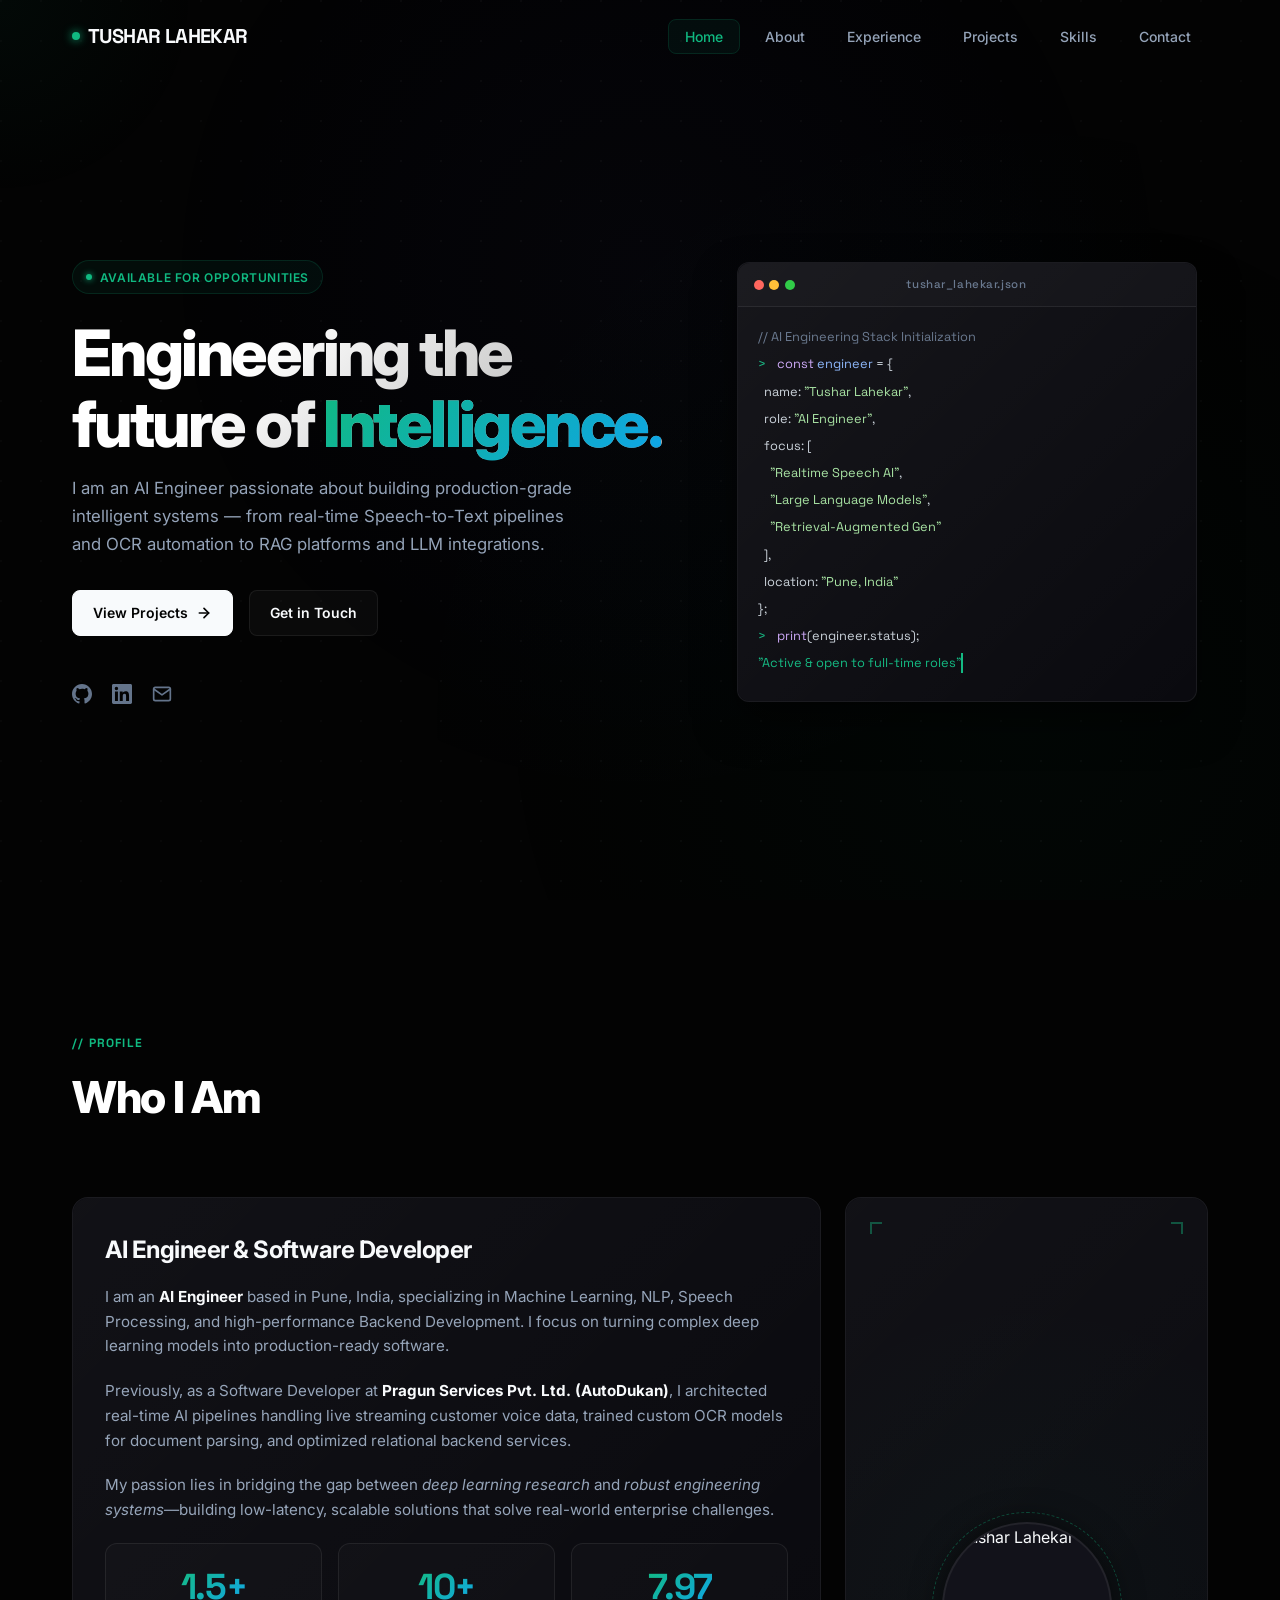
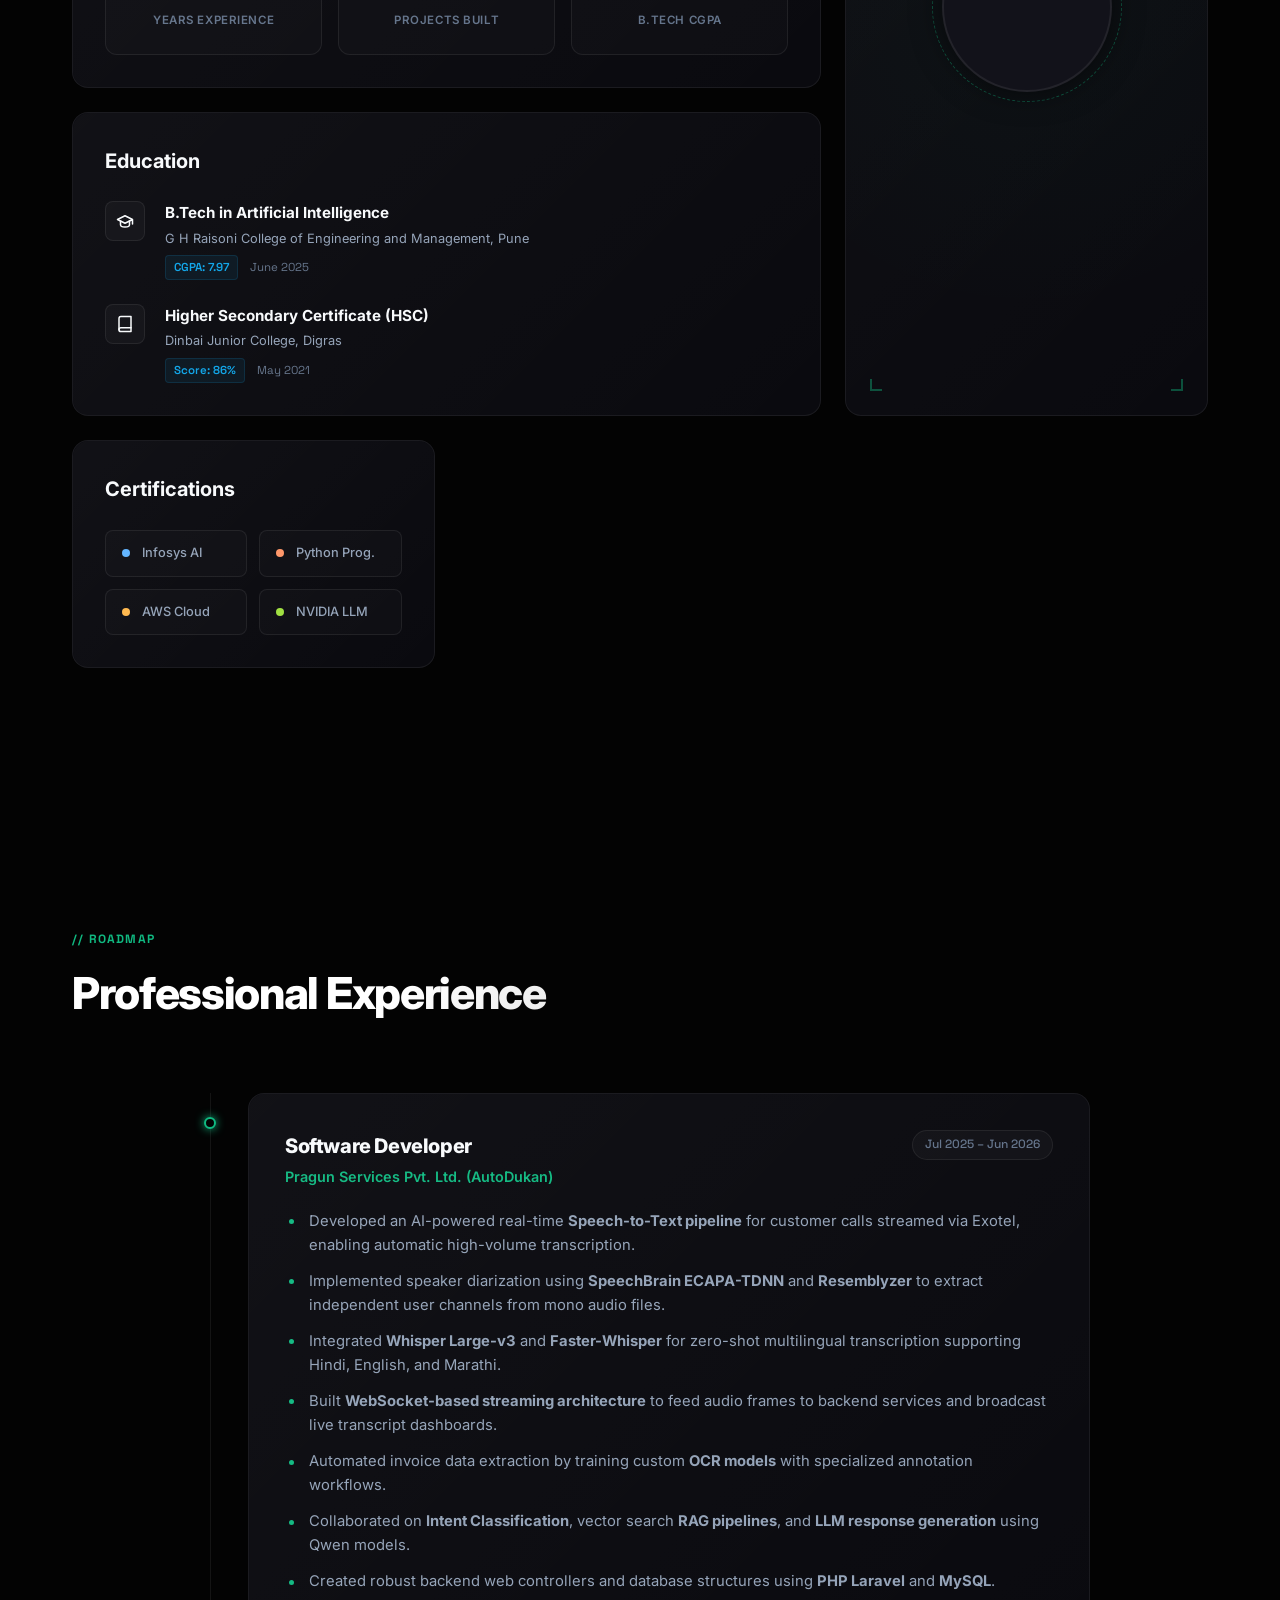
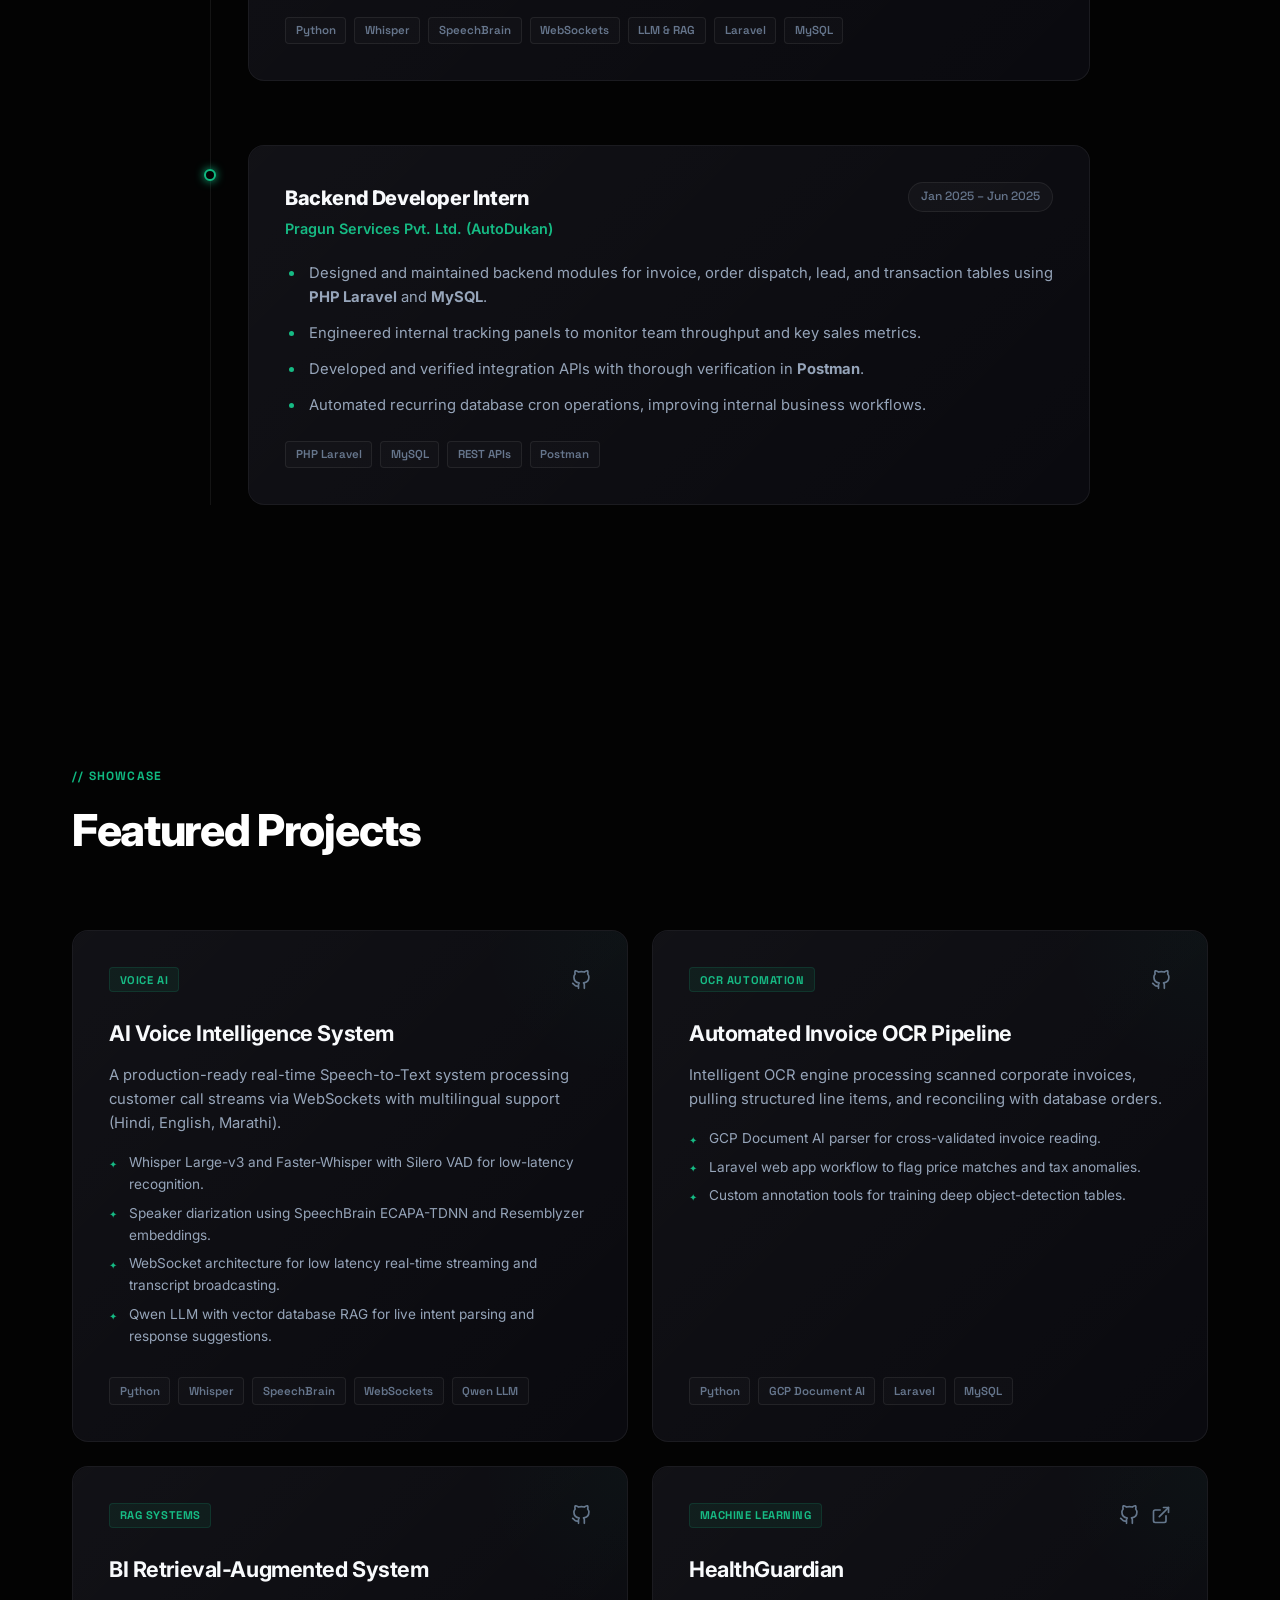
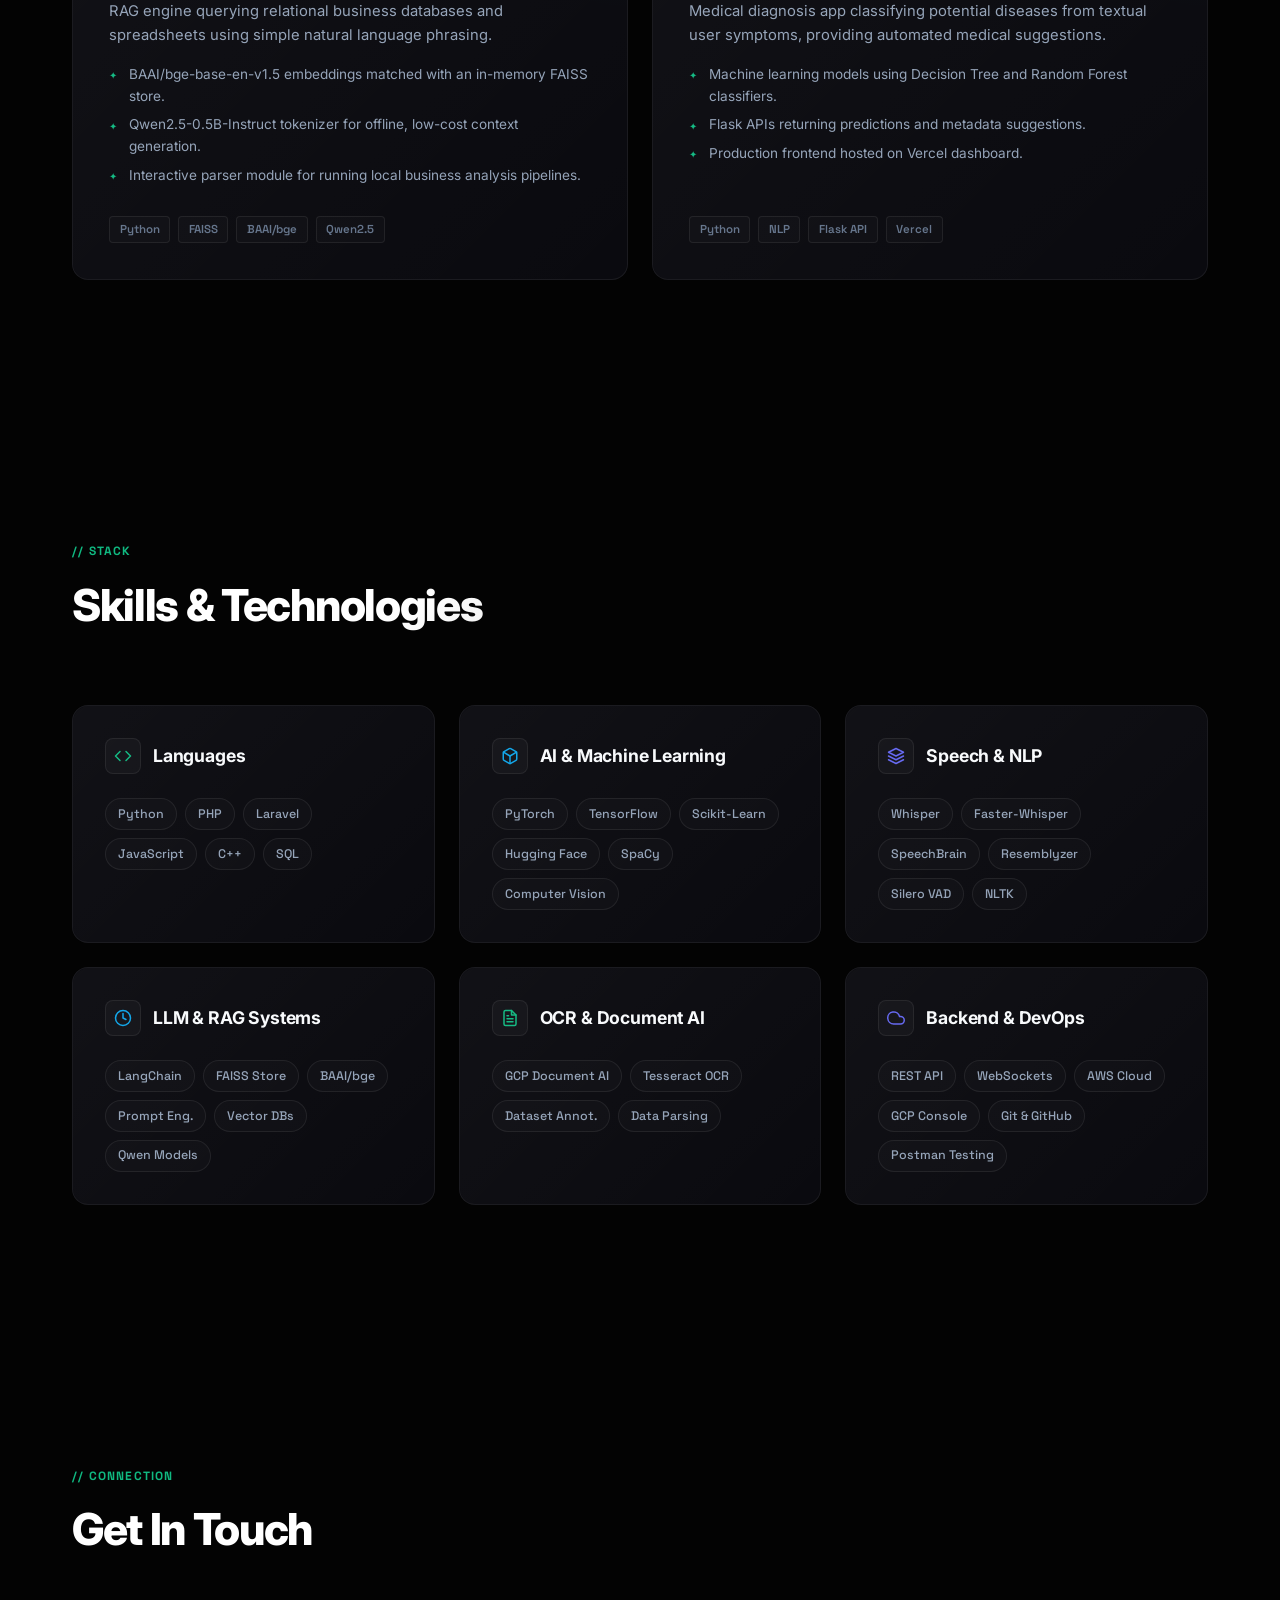
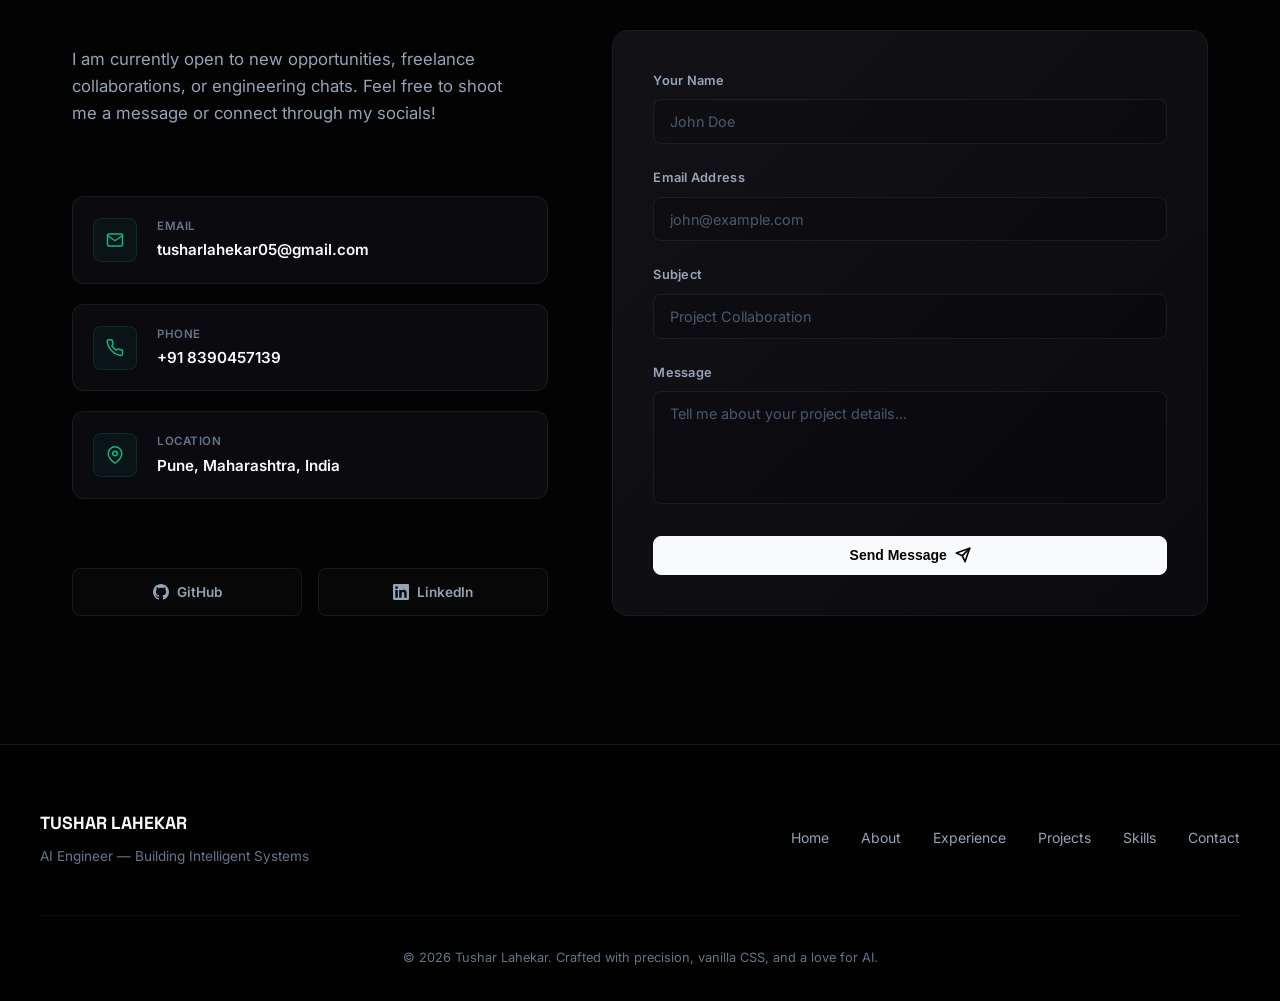
==== commit 0c7fab26: "Update index.html Updated personal description and image source in index.html." ====
--- a/index.html
+++ b/index.html
@@ -128,13 +128,13 @@
         <div>
           <h3>AI Engineer &amp; Software Developer</h3>
           <p>
-            I am an <strong>AI Engineer</strong> based in Pune, India, with hands-on experience in Machine Learning, Natural Language Processing, Speech Processing, and scalable Backend Development.
+            I am an <strong>AI Engineer</strong> based in Pune, India, specializing in Machine Learning, NLP, Speech Processing, and high-performance Backend Development. I focus on turning complex deep learning models into production-ready software.
           </p>
           <p>
-            Currently working at <strong>Pragun Services Pvt. Ltd. (AutoDukan)</strong>, I architect real-time AI pipelines that handle streaming voice data, automate complex invoice document processing, and power production-grade business engines.
+            Previously, as a Software Developer at <strong>Pragun Services Pvt. Ltd. (AutoDukan)</strong>, I architected real-time AI pipelines handling live streaming customer voice data, trained custom OCR models for document parsing, and optimized relational backend services.
           </p>
           <p>
-            My interest lies in the gap between <em>advanced deep learning research</em> and <em>robust engineering systems</em> — designing models that deliver low latency and high accuracy in production.
+            My passion lies in bridging the gap between <em>deep learning research</em> and <em>robust engineering systems</em>—building low-latency, scalable solutions that solve real-world enterprise challenges.
           </p>
         </div>
         
@@ -166,7 +166,7 @@
           <div class="frame-avatar-container">
             <div class="frame-avatar-ring"></div>
             <div class="frame-image">
-              <img src="https://avatars.githubusercontent.com/u/115792385?v=4" alt="Tushar Lahekar">
+              <img src="profile.jpg" alt="Tushar Lahekar">
             </div>
           </div>
         </div>
@@ -665,4 +665,4 @@
   <!-- Script File -->
   <script src="script.js?v=2"></script>
 </body>
-</html>+</html>
--- a/style.css
+++ b/style.css
@@ -1,474 +1,1611 @@
-/* ===== RESET & BASE ===== */
-*, *::before, *::after { margin: 0; padding: 0; box-sizing: border-box; }
+/* ==========================================
+   DESIGN SYSTEM & VARIABLES
+   ========================================== */
 :root {
-  --primary: hsl(256, 91%, 64%);
-  --primary-dark: hsl(256, 91%, 50%);
-  --secondary: hsl(192, 100%, 58%);
-  --accent: hsl(330, 100%, 70%);
-  --bg: hsl(222, 30%, 6%);
-  --bg-2: hsl(222, 25%, 9%);
-  --bg-3: hsl(222, 20%, 12%);
-  --glass: rgba(255,255,255,0.04);
-  --glass-border: rgba(255,255,255,0.08);
-  --text: hsl(220, 20%, 96%);
-  --text-muted: hsl(220, 10%, 62%);
-  --text-subtle: hsl(220, 8%, 45%);
-  --gradient: linear-gradient(135deg, var(--primary), var(--secondary));
-  --gradient-accent: linear-gradient(135deg, var(--primary), var(--accent));
-  --shadow-glow: 0 0 60px rgba(139, 92, 246, 0.15);
-  --shadow-card: 0 8px 32px rgba(0,0,0,0.4);
-  --radius: 16px;
+  /* Colors */
+  --bg-base: #030303;
+  --bg-surface: #0a0a0f;
+  --bg-surface-elevated: #12121a;
+  
+  --primary: #10b981; /* Emerald/AI accent */
+  --primary-glow: rgba(16, 185, 129, 0.15);
+  --secondary: #0ea5e9; /* Sky Blue */
+  --secondary-glow: rgba(14, 165, 233, 0.15);
+  --accent: #6366f1; /* Indigo */
+  --accent-glow: rgba(99, 102, 241, 0.15);
+  
+  --text-primary: #f8fafc;
+  --text-secondary: #94a3b8;
+  --text-muted: #64748b;
+  --text-subtle: #475569;
+  
+  --border: rgba(255, 255, 255, 0.07);
+  --border-hover: rgba(255, 255, 255, 0.15);
+  --border-active: rgba(16, 185, 129, 0.4);
+  
+  /* Gradients */
+  --gradient-text: linear-gradient(135deg, #ffffff 30%, #a3a3a3 100%);
+  --gradient-accent: linear-gradient(135deg, var(--primary), var(--secondary));
+  --gradient-tech: linear-gradient(135deg, var(--secondary), var(--accent));
+  --gradient-glow: radial-gradient(circle, rgba(16, 185, 129, 0.08) 0%, transparent 70%);
+
+  /* UI Tokens */
+  --font-sans: 'Inter', -apple-system, BlinkMacSystemFont, "Segoe UI", Roboto, sans-serif;
+  --font-mono: 'Space Grotesk', 'Fira Code', monospace;
+  --radius-lg: 16px;
+  --radius-md: 12px;
   --radius-sm: 8px;
-  --transition: all 0.3s cubic-bezier(0.4, 0, 0.2, 1);
-}
-html { scroll-behavior: smooth; scroll-padding-top: 80px; }
+  --transition-smooth: all 0.4s cubic-bezier(0.16, 1, 0.3, 1);
+  --transition-fast: all 0.2s ease;
+}
+
+/* ==========================================
+   BASE & RESET
+   ========================================== */
+*, *::before, *::after {
+  margin: 0;
+  padding: 0;
+  box-sizing: border-box;
+}
+
+html {
+  scroll-behavior: smooth;
+  scroll-padding-top: 90px;
+  background-color: var(--bg-base);
+  color: var(--text-primary);
+  font-family: var(--font-sans);
+  overflow-x: hidden;
+}
+
 body {
-  font-family: 'Inter', -apple-system, sans-serif;
-  background: var(--bg);
-  color: var(--text);
-  line-height: 1.7;
-  overflow-x: hidden;
-}
-::selection { background: rgba(139,92,246,0.35); color: var(--text); }
-a { text-decoration: none; color: inherit; }
-
-/* ===== PARTICLES ===== */
-#particles-canvas {
-  position: fixed; top: 0; left: 0; width: 100%; height: 100%;
-  pointer-events: none; z-index: 0; opacity: 0.6;
-}
-
-/* ===== NAVBAR ===== */
+  min-height: 100vh;
+  position: relative;
+  background-color: var(--bg-base);
+  line-height: 1.625;
+  -webkit-font-smoothing: antialiased;
+}
+
+/* Custom Selection & Scrollbar */
+::selection {
+  background: rgba(16, 185, 129, 0.25);
+  color: #fff;
+}
+
+::-webkit-scrollbar {
+  width: 8px;
+}
+::-webkit-scrollbar-track {
+  background: var(--bg-base);
+}
+::-webkit-scrollbar-thumb {
+  background: var(--border);
+  border-radius: 4px;
+}
+::-webkit-scrollbar-thumb:hover {
+  background: rgba(255, 255, 255, 0.2);
+}
+
+a {
+  text-decoration: none;
+  color: inherit;
+  transition: var(--transition-fast);
+}
+
+/* ==========================================
+   DYNAMIC BACKGROUNDS
+   ========================================== */
+.background-grid {
+  position: fixed;
+  top: 0;
+  left: 0;
+  width: 100vw;
+  height: 100vh;
+  z-index: 0;
+  pointer-events: none;
+  background-image: 
+    radial-gradient(circle at 1px 1px, rgba(255, 255, 255, 0.03) 1px, transparent 0),
+    radial-gradient(circle at 50% 30%, rgba(99, 102, 241, 0.04) 0%, transparent 60%),
+    radial-gradient(circle at 80% 80%, rgba(16, 185, 129, 0.03) 0%, transparent 50%);
+  background-size: 40px 40px, 100% 100%, 100% 100%;
+  opacity: 0.85;
+}
+
+/* Interactive Cursor Glow */
+.cursor-glow {
+  position: fixed;
+  width: 400px;
+  height: 400px;
+  background: radial-gradient(circle, rgba(16, 185, 129, 0.04) 0%, transparent 70%);
+  border-radius: 50%;
+  pointer-events: none;
+  z-index: 1;
+  transform: translate(-50%, -50%);
+  transition: width 0.3s, height 0.3s;
+}
+
+/* ==========================================
+   NAVBAR
+   ========================================== */
 .navbar {
-  position: fixed; top: 0; left: 0; right: 0; z-index: 1000;
-  padding: 1rem 0;
-  transition: var(--transition);
-}
-.navbar.scrolled {
-  background: rgba(8,8,18,0.9);
-  backdrop-filter: blur(20px);
-  border-bottom: 1px solid var(--glass-border);
-  padding: 0.75rem 0;
-}
+  position: fixed;
+  top: 0;
+  left: 0;
+  width: 100%;
+  z-index: 100;
+  padding: 1.25rem 0;
+  transition: var(--transition-smooth);
+  border-bottom: 1px solid transparent;
+}
+
+.navbar-scrolled {
+  background: rgba(3, 3, 3, 0.8);
+  backdrop-filter: blur(16px);
+  -webkit-backdrop-filter: blur(16px);
+  border-bottom: 1px solid var(--border);
+  padding: 0.9rem 0;
+}
+
 .nav-container {
-  max-width: 1200px; margin: 0 auto; padding: 0 2rem;
-  display: flex; align-items: center; justify-content: space-between;
-}
-.nav-logo { display: flex; align-items: center; gap: 6px; cursor: pointer; }
-.logo-text {
-  font-family: 'Space Grotesk', sans-serif;
-  font-size: 1.5rem; font-weight: 800;
-  background: var(--gradient); -webkit-background-clip: text;
-  -webkit-text-fill-color: transparent; background-clip: text;
-}
-.logo-dot { width: 6px; height: 6px; border-radius: 50%; background: var(--secondary); animation: pulse 2s infinite; }
-.nav-links { list-style: none; display: flex; gap: 0.25rem; }
-.nav-link {
-  padding: 0.5rem 1rem; border-radius: var(--radius-sm);
-  font-size: 0.9rem; font-weight: 500; color: var(--text-muted);
-  transition: var(--transition); position: relative;
-}
-.nav-link:hover, .nav-link.active { color: var(--text); }
-.nav-link.active::after {
-  content: ''; position: absolute; bottom: 2px; left: 50%; transform: translateX(-50%);
-  width: 20px; height: 2px; background: var(--gradient); border-radius: 2px;
-}
-.hamburger {
-  display: none; background: none; border: none; cursor: pointer;
-  flex-direction: column; gap: 5px; padding: 4px;
-}
-.hamburger span {
-  display: block; width: 24px; height: 2px;
-  background: var(--text); border-radius: 2px; transition: var(--transition);
-}
-.hamburger.open span:nth-child(1) { transform: rotate(45deg) translate(5px, 5px); }
-.hamburger.open span:nth-child(2) { opacity: 0; }
-.hamburger.open span:nth-child(3) { transform: rotate(-45deg) translate(5px, -5px); }
-
-/* ===== HERO ===== */
+  max-width: 1200px;
+  margin: 0 auto;
+  padding: 0 2rem;
+  display: flex;
+  justify-content: space-between;
+  align-items: center;
+}
+
+/* Logo */
+.logo {
+  display: flex;
+  align-items: center;
+  gap: 0.5rem;
+  font-weight: 700;
+  font-family: var(--font-mono);
+  font-size: 1.25rem;
+  letter-spacing: -0.03em;
+  color: var(--text-primary);
+}
+
+.logo-dot {
+  width: 8px;
+  height: 8px;
+  border-radius: 50%;
+  background: var(--primary);
+  box-shadow: 0 0 10px var(--primary);
+  animation: pulse-glow 2s infinite;
+}
+
+/* Links */
+.nav-menu {
+  display: flex;
+  align-items: center;
+  gap: 0.5rem;
+  list-style: none;
+}
+
+.nav-item a {
+  padding: 0.5rem 1rem;
+  font-size: 0.875rem;
+  font-weight: 500;
+  color: var(--text-secondary);
+  border-radius: var(--radius-sm);
+  border: 1px solid transparent;
+  transition: var(--transition-smooth);
+}
+
+.nav-item a:hover {
+  color: var(--text-primary);
+  background: rgba(255, 255, 255, 0.03);
+  border-color: rgba(255, 255, 255, 0.05);
+}
+
+.nav-item a.active {
+  color: var(--primary);
+  background: rgba(16, 185, 129, 0.06);
+  border-color: rgba(16, 185, 129, 0.15);
+}
+
+/* Mobile Toggle */
+.menu-toggle {
+  display: none;
+  background: none;
+  border: none;
+  cursor: pointer;
+  padding: 0.25rem;
+}
+
+.menu-toggle svg {
+  stroke: var(--text-primary);
+  transition: var(--transition-fast);
+}
+
+/* ==========================================
+   BUTTONS
+   ========================================== */
+.btn {
+  display: inline-flex;
+  align-items: center;
+  justify-content: center;
+  gap: 0.5rem;
+  padding: 0.65rem 1.25rem;
+  font-size: 0.875rem;
+  font-weight: 600;
+  border-radius: var(--radius-sm);
+  cursor: pointer;
+  transition: var(--transition-smooth);
+  position: relative;
+  overflow: hidden;
+}
+
+.btn-primary {
+  background: var(--text-primary);
+  color: var(--bg-base);
+  border: 1px solid var(--text-primary);
+}
+
+.btn-primary:hover {
+  background: transparent;
+  color: var(--text-primary);
+  box-shadow: 0 0 20px rgba(255, 255, 255, 0.1);
+}
+
+.btn-secondary {
+  background: rgba(255, 255, 255, 0.03);
+  color: var(--text-primary);
+  border: 1px solid var(--border);
+}
+
+.btn-secondary:hover {
+  background: rgba(255, 255, 255, 0.07);
+  border-color: var(--border-hover);
+}
+
+.btn-accent {
+  background: rgba(16, 185, 129, 0.1);
+  color: var(--primary);
+  border: 1px solid rgba(16, 185, 129, 0.2);
+}
+
+.btn-accent:hover {
+  background: var(--primary);
+  color: var(--bg-base);
+  box-shadow: 0 0 15px rgba(16, 185, 129, 0.3);
+}
+
+/* ==========================================
+   HERO SECTION
+   ========================================== */
 .hero {
-  min-height: 100vh; display: flex; align-items: center;
-  position: relative; z-index: 1;
-  padding: 100px 2rem 2rem;
+  min-height: 100vh;
+  position: relative;
+  z-index: 10;
+  display: flex;
+  align-items: center;
+  padding: 8rem 2rem 4rem 2rem;
+  max-width: 1200px;
+  margin: 0 auto;
   gap: 4rem;
-  max-width: 1200px; margin: 0 auto;
-}
-.hero-content { flex: 1; max-width: 600px; }
-.hero-visual { flex: 1; display: flex; justify-content: center; align-items: center; }
-
-.hero-badge {
-  display: inline-flex; align-items: center; gap: 8px;
-  padding: 0.4rem 1rem; border-radius: 100px;
-  background: rgba(139,92,246,0.1); border: 1px solid rgba(139,92,246,0.3);
-  font-size: 0.85rem; color: var(--primary); font-weight: 500; margin-bottom: 1.5rem;
-}
-.badge-dot {
-  width: 8px; height: 8px; border-radius: 50%; background: #22c55e;
-  animation: pulse 1.5s infinite;
-}
+}
+
+.hero-content {
+  flex: 1.1;
+  display: flex;
+  flex-direction: column;
+  align-items: flex-start;
+}
+
+.hero-status {
+  display: inline-flex;
+  align-items: center;
+  gap: 0.5rem;
+  padding: 0.4rem 0.8rem;
+  border-radius: 100px;
+  background: rgba(16, 185, 129, 0.06);
+  border: 1px solid rgba(16, 185, 129, 0.15);
+  font-size: 0.75rem;
+  font-weight: 600;
+  color: var(--primary);
+  margin-bottom: 1.5rem;
+  text-transform: uppercase;
+  letter-spacing: 0.05em;
+}
+
+.status-indicator {
+  width: 6px;
+  height: 6px;
+  border-radius: 50%;
+  background: var(--primary);
+  box-shadow: 0 0 6px var(--primary);
+  animation: pulse-glow 1.5s infinite;
+}
+
 .hero-title {
-  font-family: 'Space Grotesk', sans-serif;
-  font-size: clamp(2.4rem, 6vw, 4rem);
-  font-weight: 800; line-height: 1.1; margin-bottom: 1.25rem;
+  font-size: clamp(2.5rem, 5vw, 4rem);
+  font-weight: 800;
+  line-height: 1.1;
+  letter-spacing: -0.04em;
+  margin-bottom: 1rem;
+  background: var(--gradient-text);
+  -webkit-background-clip: text;
+  -webkit-text-fill-color: transparent;
+}
+
+.hero-title span.accent-text {
+  background: var(--gradient-accent);
+  -webkit-background-clip: text;
+  -webkit-text-fill-color: transparent;
+}
+
+.hero-desc {
+  font-size: 1.05rem;
+  color: var(--text-secondary);
+  line-height: 1.65;
+  margin-bottom: 2rem;
+  max-width: 520px;
+}
+
+.hero-actions {
+  display: flex;
+  gap: 1rem;
+  margin-bottom: 3rem;
+  flex-wrap: wrap;
+}
+
+.hero-socials {
+  display: flex;
+  gap: 1.25rem;
+}
+
+.hero-socials a {
+  color: var(--text-muted);
+  display: flex;
+  align-items: center;
+  justify-content: center;
+  transition: var(--transition-fast);
+}
+
+.hero-socials a:hover {
+  color: var(--text-primary);
+  transform: translateY(-2px);
+}
+
+/* Hero Visual: Terminal Widget */
+.hero-visual {
+  flex: 0.9;
+  display: flex;
+  justify-content: center;
+  align-items: center;
+  position: relative;
+}
+
+.terminal-widget {
+  width: 100%;
+  max-width: 460px;
+  background: var(--bg-surface);
+  border: 1px solid var(--border);
+  border-radius: var(--radius-md);
+  box-shadow: 0 20px 40px rgba(0,0,0,0.5);
+  overflow: hidden;
+  font-family: var(--font-mono);
+  font-size: 0.8rem;
+  position: relative;
+  transition: var(--transition-smooth);
+}
+
+.terminal-widget::after {
+  content: '';
+  position: absolute;
+  inset: 0;
+  border-radius: var(--radius-md);
+  border: 1px solid transparent;
+  background: linear-gradient(135deg, rgba(255,255,255,0.05), transparent) border-box;
+  pointer-events: none;
+}
+
+.terminal-header {
+  background: rgba(255, 255, 255, 0.02);
+  border-bottom: 1px solid var(--border);
+  padding: 0.75rem 1rem;
+  display: flex;
+  align-items: center;
+  justify-content: space-between;
+}
+
+.terminal-buttons {
+  display: flex;
+  gap: 0.35rem;
+}
+
+.terminal-btn {
+  width: 10px;
+  height: 10px;
+  border-radius: 50%;
+}
+.t-red { background: #ff5f56; }
+.t-yellow { background: #ffbd2e; }
+.t-green { background: #27c93f; }
+
+.terminal-title {
+  color: var(--text-muted);
+  font-size: 0.72rem;
+  font-weight: 500;
+  letter-spacing: 0.05em;
+}
+
+.terminal-body {
+  padding: 1.25rem;
+  color: #c9d1d9;
+  min-height: 250px;
+}
+
+.terminal-line {
+  margin-bottom: 0.5rem;
+  line-height: 1.5;
+}
+
+.t-prompt {
+  color: var(--primary);
+  margin-right: 0.5rem;
+}
+
+.t-comment {
+  color: var(--text-muted);
+}
+
+.t-yellow-text { color: #f9e2af; }
+.t-blue-text { color: #89b4fa; }
+.t-green-text { color: #a6e3a1; }
+.t-purple-text { color: #cba6f7; }
+
+/* Typewriter simulation container */
+.typewriter-container {
+  display: inline-block;
+  color: var(--primary);
+  border-right: 2px solid var(--primary);
+  animation: blink 0.75s step-end infinite;
+  white-space: pre-wrap;
+}
+
+/* ==========================================
+   SECTION STRUCTURE
+   ========================================== */
+.section {
+  padding: 8rem 2rem;
+  position: relative;
+  z-index: 10;
+  max-width: 1200px;
+  margin: 0 auto;
+}
+
+.section-header {
+  margin-bottom: 4rem;
+  text-align: left;
+}
+
+.section-tag {
+  display: inline-block;
+  font-size: 0.75rem;
+  font-weight: 700;
+  letter-spacing: 0.1em;
+  text-transform: uppercase;
+  color: var(--primary);
+  margin-bottom: 0.5rem;
+  font-family: var(--font-mono);
+}
+
+.section-title {
+  font-size: clamp(2rem, 4vw, 2.75rem);
+  font-weight: 800;
+  letter-spacing: -0.03em;
+  background: var(--gradient-text);
+  -webkit-background-clip: text;
+  -webkit-text-fill-color: transparent;
+}
+
+/* ==========================================
+   BENTO GRID ABOUT SECTION
+   ========================================== */
+.about-bento {
+  display: grid;
+  grid-template-columns: repeat(3, 1fr);
+  gap: 1.5rem;
+}
+
+/* Card Foundations */
+.bento-card {
+  background: var(--bg-surface);
+  border: 1px solid var(--border);
+  border-radius: var(--radius-lg);
+  padding: 2rem;
+  position: relative;
+  overflow: hidden;
+  transition: var(--transition-smooth);
+}
+
+.bento-card::after {
+  content: '';
+  position: absolute;
+  inset: 0;
+  border-radius: var(--radius-lg);
+  border: 1px solid transparent;
+  background: linear-gradient(135deg, rgba(255,255,255,0.03), transparent) border-box;
+  pointer-events: none;
+  transition: var(--transition-smooth);
+}
+
+.bento-card:hover {
+  transform: translateY(-4px);
+  border-color: rgba(255, 255, 255, 0.15);
+  box-shadow: 0 15px 35px rgba(0, 0, 0, 0.4);
+}
+
+.bento-card:hover::after {
+  background: linear-gradient(135deg, rgba(255,255,255,0.08), transparent) border-box;
+}
+
+/* Bento Sizing */
+.bento-col-2 { grid-column: span 2; }
+.bento-row-2 { grid-row: span 2; }
+
+/* Bio Card */
+.bio-card {
+  display: flex;
+  flex-direction: column;
+  justify-content: space-between;
+}
+
+.bio-card h3 {
+  font-size: 1.5rem;
+  font-weight: 700;
+  margin-bottom: 1rem;
   letter-spacing: -0.02em;
 }
-.gradient-text {
-  background: var(--gradient); -webkit-background-clip: text;
-  -webkit-text-fill-color: transparent; background-clip: text;
-}
-.hero-subtitle {
-  font-size: clamp(1.1rem, 3vw, 1.5rem); margin-bottom: 1.5rem;
-  color: var(--text-muted); font-weight: 500; min-height: 2em; display: flex; align-items: center;
-}
-.cursor { animation: blink 1s infinite; color: var(--primary); margin-left: 2px; }
-.hero-description {
-  font-size: 1.05rem; color: var(--text-muted); margin-bottom: 2rem; max-width: 540px;
-}
-.hero-actions { display: flex; gap: 1rem; flex-wrap: wrap; margin-bottom: 2.5rem; }
-
-/* Buttons */
-.btn {
-  display: inline-flex; align-items: center; gap: 0.5rem;
-  padding: 0.8rem 1.8rem; border-radius: 100px; font-size: 0.95rem;
-  font-weight: 600; cursor: pointer; transition: var(--transition); border: none;
-}
-.btn-primary {
-  background: var(--gradient); color: white;
-  box-shadow: 0 4px 20px rgba(139,92,246,0.4);
-}
-.btn-primary:hover { transform: translateY(-2px); box-shadow: 0 8px 30px rgba(139,92,246,0.6); }
-.btn-secondary {
-  background: var(--glass); border: 1px solid var(--glass-border); color: var(--text);
-  backdrop-filter: blur(10px);
-}
-.btn-secondary:hover { background: rgba(255,255,255,0.08); border-color: rgba(255,255,255,0.15); }
-.btn-full { width: 100%; justify-content: center; }
-
-.hero-socials { display: flex; gap: 0.75rem; }
-.social-icon {
-  width: 44px; height: 44px; border-radius: 50%;
-  display: flex; align-items: center; justify-content: center;
-  background: var(--glass); border: 1px solid var(--glass-border);
-  color: var(--text-muted); transition: var(--transition);
-}
-.social-icon:hover { background: rgba(139,92,246,0.15); border-color: rgba(139,92,246,0.4); color: var(--primary); transform: translateY(-3px); }
-
-/* Hero Visual */
-.hero-avatar-container {
-  position: relative; width: 360px; height: 360px;
-  display: flex; align-items: center; justify-content: center;
-}
-.avatar-ring {
-  position: absolute; border-radius: 50%; border: 1px solid;
-}
-.ring-1 { width: 100%; height: 100%; border-color: rgba(139,92,246,0.12); animation: rotate-slow 20s linear infinite; }
-.ring-2 { width: 82%; height: 82%; border-color: rgba(34,211,238,0.12); animation: rotate-slow 15s linear infinite reverse; }
-.ring-3 { width: 64%; height: 64%; border-color: rgba(139,92,246,0.2); }
-.avatar-image {
-  width: 200px; height: 200px; border-radius: 50%; overflow: hidden;
-  border: 3px solid rgba(139,92,246,0.5);
-  box-shadow: 0 0 40px rgba(139,92,246,0.3), 0 0 80px rgba(139,92,246,0.1);
-  z-index: 1;
-}
-.avatar-image img { width: 100%; height: 100%; object-fit: cover; }
-
-.floating-tag {
-  position: absolute; background: rgba(15,15,30,0.9);
-  backdrop-filter: blur(10px); border: 1px solid var(--glass-border);
-  padding: 0.45rem 0.9rem; border-radius: 100px;
-  font-size: 0.8rem; font-weight: 600; white-space: nowrap;
-  display: flex; align-items: center; gap: 6px; color: var(--text);
-  box-shadow: var(--shadow-card);
-}
-.tag-1 { top: 15%; right: -20px; animation: float 3s ease-in-out infinite; }
-.tag-2 { bottom: 20%; left: -30px; animation: float 3s ease-in-out infinite 1s; }
-.tag-3 { bottom: 5%; right: -10px; animation: float 3s ease-in-out infinite 2s; }
-
-.scroll-indicator {
-  position: absolute; bottom: 2.5rem; left: 50%; transform: translateX(-50%);
-  display: flex; flex-direction: column; align-items: center; gap: 0.5rem;
-  color: var(--text-subtle); font-size: 0.75rem;
-}
-.scroll-mouse {
-  width: 24px; height: 40px; border: 2px solid rgba(255,255,255,0.2);
-  border-radius: 12px; display: flex; justify-content: center; padding-top: 6px;
-}
-.scroll-wheel {
-  width: 4px; height: 8px; background: var(--primary); border-radius: 2px;
-  animation: scroll-down 2s ease-in-out infinite;
-}
-
-/* ===== SECTIONS ===== */
-.section { padding: 6rem 0; position: relative; z-index: 1; }
-.section-alt { background: rgba(255,255,255,0.015); }
-.container { max-width: 1200px; margin: 0 auto; padding: 0 2rem; }
-.section-header { text-align: center; margin-bottom: 4rem; }
-.section-label {
-  display: inline-block; font-size: 0.8rem; font-weight: 700;
-  letter-spacing: 0.15em; text-transform: uppercase; color: var(--primary);
-  margin-bottom: 0.75rem; padding: 0.3rem 1rem;
-  background: rgba(139,92,246,0.1); border-radius: 100px;
-}
-.section-title {
-  font-family: 'Space Grotesk', sans-serif;
-  font-size: clamp(2rem, 5vw, 3rem); font-weight: 800;
-  letter-spacing: -0.02em; margin-bottom: 1rem;
-}
-.section-description { color: var(--text-muted); max-width: 520px; margin: 0 auto; }
-
-/* ===== ABOUT ===== */
-.about-grid { display: grid; grid-template-columns: 1fr 1fr; gap: 4rem; align-items: start; }
-.about-lead { font-size: 1.15rem; color: var(--text); margin-bottom: 1.25rem; line-height: 1.7; }
-.about-body { color: var(--text-muted); margin-bottom: 1rem; }
-.about-stats { display: grid; grid-template-columns: repeat(3, 1fr); gap: 1rem; margin-top: 2rem; }
-.stat-card {
-  background: var(--glass); border: 1px solid var(--glass-border);
-  border-radius: var(--radius); padding: 1.25rem; text-align: center;
-  transition: var(--transition);
-}
-.stat-card:hover { background: rgba(139,92,246,0.08); border-color: rgba(139,92,246,0.3); transform: translateY(-3px); }
-.stat-number {
-  font-family: 'Space Grotesk', sans-serif; font-size: 2rem; font-weight: 800;
-  background: var(--gradient); -webkit-background-clip: text;
-  -webkit-text-fill-color: transparent; background-clip: text;
-}
-.stat-label { font-size: 0.78rem; color: var(--text-muted); margin-top: 0.25rem; font-weight: 500; }
-
-.sub-section-title {
-  font-family: 'Space Grotesk', sans-serif; font-size: 1.1rem;
-  font-weight: 700; margin-bottom: 1rem; color: var(--text);
-}
-.education-card {
-  display: flex; gap: 1rem; padding: 1.25rem;
-  background: var(--glass); border: 1px solid var(--glass-border);
-  border-radius: var(--radius); margin-bottom: 1rem; transition: var(--transition);
-}
-.education-card:hover { border-color: rgba(139,92,246,0.3); transform: translateX(4px); }
-.edu-icon { font-size: 1.5rem; flex-shrink: 0; }
-.edu-details h4 { font-size: 0.9rem; font-weight: 700; margin-bottom: 0.25rem; }
-.edu-degree { font-size: 0.82rem; color: var(--primary); margin-bottom: 0.5rem; }
-.edu-meta { display: flex; gap: 1rem; font-size: 0.78rem; color: var(--text-muted); }
-.edu-score { font-weight: 700; color: var(--secondary); }
-
-.cert-list { display: flex; flex-direction: column; gap: 0.65rem; }
-.cert-item {
-  display: flex; align-items: center; gap: 0.75rem;
-  padding: 0.65rem 1rem; background: var(--glass); border: 1px solid var(--glass-border);
-  border-radius: var(--radius-sm); font-size: 0.83rem; color: var(--text-muted);
-  transition: var(--transition);
-}
-.cert-item:hover { border-color: rgba(139,92,246,0.3); color: var(--text); }
-.cert-badge {
-  padding: 0.2rem 0.6rem; border-radius: 4px; font-size: 0.7rem;
-  font-weight: 800; white-space: nowrap; letter-spacing: 0.05em;
-}
-.cert-badge.infosys { background: rgba(0,120,200,0.2); color: #60b4ff; }
-.cert-badge.udemy { background: rgba(236,72,0,0.2); color: #ff9668; }
-.cert-badge.aws { background: rgba(255,153,0,0.2); color: #ffb84d; }
-.cert-badge.nvidia { background: rgba(118,185,0,0.2); color: #a0e040; }
-
-/* ===== TIMELINE ===== */
-.timeline { position: relative; }
-.timeline-item { display: flex; gap: 2rem; margin-bottom: 3rem; position: relative; }
-.timeline-marker { display: flex; flex-direction: column; align-items: center; width: 20px; flex-shrink: 0; padding-top: 1.25rem; }
-.marker-dot {
-  width: 16px; height: 16px; border-radius: 50%;
-  background: var(--gradient); box-shadow: 0 0 16px rgba(139,92,246,0.6);
-  flex-shrink: 0; z-index: 1;
-}
-.marker-line { flex: 1; width: 2px; background: linear-gradient(to bottom, rgba(139,92,246,0.4), transparent); margin-top: 6px; }
-.timeline-card {
-  flex: 1; background: var(--glass); border: 1px solid var(--glass-border);
-  border-radius: var(--radius); padding: 1.75rem; transition: var(--transition);
-}
-.timeline-card:hover { border-color: rgba(139,92,246,0.3); box-shadow: var(--shadow-glow); }
-.timeline-header { display: flex; justify-content: space-between; align-items: flex-start; margin-bottom: 1.25rem; gap: 1rem; flex-wrap: wrap; }
-.timeline-title { font-size: 1.15rem; font-weight: 700; margin-bottom: 0.25rem; }
-.timeline-company { font-size: 0.9rem; color: var(--primary); font-weight: 500; }
-.timeline-date {
-  font-size: 0.78rem; color: var(--text-muted); font-weight: 600;
-  white-space: nowrap; padding: 0.3rem 0.8rem;
-  background: rgba(139,92,246,0.1); border-radius: 100px; border: 1px solid rgba(139,92,246,0.2);
-}
-.timeline-achievements { list-style: none; margin-bottom: 1.25rem; }
+
+.bio-card p {
+  color: var(--text-secondary);
+  font-size: 0.95rem;
+  margin-bottom: 1.25rem;
+}
+
+.bio-card p strong {
+  color: var(--text-primary);
+}
+
+/* Stats Card Grid */
+.stats-card-grid {
+  display: grid;
+  grid-template-columns: repeat(3, 1fr);
+  gap: 1rem;
+}
+
+.stat-item {
+  display: flex;
+  flex-direction: column;
+  align-items: center;
+  justify-content: center;
+  text-align: center;
+  padding: 1.5rem 1rem;
+  background: rgba(255, 255, 255, 0.02);
+  border: 1px solid var(--border);
+  border-radius: var(--radius-md);
+  transition: var(--transition-smooth);
+}
+
+.stat-item:hover {
+  background: rgba(16, 185, 129, 0.03);
+  border-color: rgba(16, 185, 129, 0.15);
+}
+
+.stat-val {
+  font-family: var(--font-mono);
+  font-size: 2.25rem;
+  font-weight: 800;
+  letter-spacing: -0.04em;
+  background: var(--gradient-accent);
+  -webkit-background-clip: text;
+  -webkit-text-fill-color: transparent;
+  line-height: 1.1;
+  margin-bottom: 0.25rem;
+}
+
+.stat-lbl {
+  font-size: 0.72rem;
+  color: var(--text-muted);
+  font-weight: 600;
+  text-transform: uppercase;
+  letter-spacing: 0.05em;
+}
+
+/* Education Cards */
+.edu-block {
+  display: flex;
+  flex-direction: column;
+  gap: 1.5rem;
+}
+
+.edu-item {
+  display: flex;
+  gap: 1.25rem;
+  position: relative;
+}
+
+.edu-icon-wrap {
+  width: 40px;
+  height: 40px;
+  border-radius: var(--radius-sm);
+  background: rgba(255, 255, 255, 0.03);
+  border: 1px solid var(--border);
+  display: flex;
+  align-items: center;
+  justify-content: center;
+  color: var(--text-primary);
+  flex-shrink: 0;
+}
+
+.edu-details h4 {
+  font-size: 0.95rem;
+  font-weight: 700;
+  margin-bottom: 0.15rem;
+}
+
+.edu-details .edu-school {
+  font-size: 0.8rem;
+  color: var(--text-secondary);
+  margin-bottom: 0.35rem;
+}
+
+.edu-details .edu-meta {
+  display: flex;
+  align-items: center;
+  gap: 0.75rem;
+  font-family: var(--font-mono);
+  font-size: 0.72rem;
+}
+
+.edu-score-badge {
+  padding: 0.15rem 0.5rem;
+  border-radius: 4px;
+  background: rgba(14, 165, 233, 0.08);
+  border: 1px solid rgba(14, 165, 233, 0.15);
+  color: var(--secondary);
+  font-weight: 600;
+}
+
+.edu-year {
+  color: var(--text-muted);
+}
+
+/* Certification Badges */
+.certs-grid {
+  display: grid;
+  grid-template-columns: repeat(2, 1fr);
+  gap: 0.75rem;
+}
+
+.cert-card {
+  display: flex;
+  align-items: center;
+  gap: 0.75rem;
+  padding: 0.75rem 1rem;
+  background: rgba(255, 255, 255, 0.02);
+  border: 1px solid var(--border);
+  border-radius: var(--radius-sm);
+  font-size: 0.8rem;
+  transition: var(--transition-fast);
+}
+
+.cert-card:hover {
+  border-color: rgba(255, 255, 255, 0.12);
+  background: rgba(255, 255, 255, 0.04);
+}
+
+.cert-icon {
+  width: 8px;
+  height: 8px;
+  border-radius: 50%;
+  flex-shrink: 0;
+}
+
+.cert-icon.infosys { background: #60b4ff; }
+.cert-icon.udemy { background: #ff9668; }
+.cert-icon.aws { background: #ffb84d; }
+.cert-icon.nvidia { background: #a0e040; }
+
+.cert-name {
+  color: var(--text-secondary);
+  font-weight: 500;
+}
+
+/* High Tech Image Frame */
+.tech-frame-card {
+  padding: 0;
+  display: flex;
+  align-items: center;
+  justify-content: center;
+  min-height: 280px;
+}
+
+.high-tech-frame {
+  position: relative;
+  width: 100%;
+  height: 100%;
+  min-height: 280px;
+  display: flex;
+  align-items: center;
+  justify-content: center;
+  background: radial-gradient(circle at center, rgba(16, 185, 129, 0.03) 0%, transparent 70%);
+}
+
+.frame-border-corner {
+  position: absolute;
+  width: 12px;
+  height: 12px;
+  border: 2px solid rgba(16, 185, 129, 0.4);
+  pointer-events: none;
+}
+
+.top-left { top: 1.5rem; left: 1.5rem; border-right: none; border-bottom: none; }
+.top-right { top: 1.5rem; right: 1.5rem; border-left: none; border-bottom: none; }
+.bottom-left { bottom: 1.5rem; left: 1.5rem; border-right: none; border-top: none; }
+.bottom-right { bottom: 1.5rem; right: 1.5rem; border-left: none; border-top: none; }
+
+.frame-avatar-container {
+  width: 170px;
+  height: 170px;
+  position: relative;
+  z-index: 10;
+  border-radius: 50%;
+}
+
+.frame-avatar-ring {
+  position: absolute;
+  inset: -10px;
+  border: 1px dashed rgba(16, 185, 129, 0.35);
+  border-radius: 50%;
+  animation: rotate-slow 20s linear infinite;
+}
+
+.frame-image {
+  width: 100%;
+  height: 100%;
+  border-radius: 50%;
+  overflow: hidden;
+  border: 2px solid var(--border);
+  box-shadow: 0 0 30px rgba(0,0,0,0.6);
+  background: var(--bg-surface-elevated);
+}
+
+.frame-image img {
+  width: 100%;
+  height: 100%;
+  object-fit: cover;
+}
+
+/* ==========================================
+   EXPERIENCE SECTION (TIMELINE)
+   ========================================== */
+.experience-timeline {
+  display: flex;
+  flex-direction: column;
+  position: relative;
+  max-width: 900px;
+  margin: 0 auto;
+}
+
+.experience-timeline::before {
+  content: '';
+  position: absolute;
+  top: 0;
+  bottom: 0;
+  left: 20px;
+  width: 1px;
+  background: var(--border);
+}
+
+.timeline-item {
+  display: flex;
+  gap: 2rem;
+  margin-bottom: 4rem;
+  position: relative;
+}
+
+.timeline-item:last-child {
+  margin-bottom: 0;
+}
+
+.timeline-dot {
+  width: 12px;
+  height: 12px;
+  border-radius: 50%;
+  background: var(--bg-base);
+  border: 2px solid var(--primary);
+  box-shadow: 0 0 10px var(--primary);
+  margin-left: 14px;
+  margin-top: 1.5rem;
+  z-index: 2;
+  flex-shrink: 0;
+  transition: var(--transition-smooth);
+}
+
+.timeline-item:hover .timeline-dot {
+  background: var(--primary);
+}
+
+.timeline-box {
+  flex: 1;
+  background: var(--bg-surface);
+  border: 1px solid var(--border);
+  border-radius: var(--radius-lg);
+  padding: 2.25rem;
+  transition: var(--transition-smooth);
+  position: relative;
+}
+
+.timeline-box::after {
+  content: '';
+  position: absolute;
+  inset: 0;
+  border-radius: var(--radius-lg);
+  border: 1px solid transparent;
+  background: linear-gradient(135deg, rgba(255,255,255,0.03), transparent) border-box;
+  pointer-events: none;
+}
+
+.timeline-box:hover {
+  border-color: rgba(255, 255, 255, 0.12);
+  transform: translateY(-2px);
+  box-shadow: 0 10px 30px rgba(0,0,0,0.3);
+}
+
+.timeline-header-meta {
+  display: flex;
+  justify-content: space-between;
+  align-items: flex-start;
+  margin-bottom: 1.25rem;
+  flex-wrap: wrap;
+  gap: 1rem;
+}
+
+.timeline-role {
+  font-size: 1.25rem;
+  font-weight: 800;
+  letter-spacing: -0.02em;
+}
+
+.timeline-company {
+  font-size: 0.9rem;
+  color: var(--primary);
+  font-weight: 600;
+}
+
+.timeline-period {
+  font-family: var(--font-mono);
+  font-size: 0.75rem;
+  font-weight: 500;
+  color: var(--text-muted);
+  padding: 0.25rem 0.75rem;
+  background: rgba(255,255,255,0.03);
+  border: 1px solid var(--border);
+  border-radius: 100px;
+}
+
+.timeline-achievements {
+  list-style: none;
+  margin-bottom: 1.5rem;
+}
+
 .timeline-achievements li {
-  padding: 0.45rem 0; color: var(--text-muted); font-size: 0.9rem;
-  padding-left: 1.25rem; position: relative;
-}
+  position: relative;
+  padding-left: 1.5rem;
+  margin-bottom: 0.75rem;
+  font-size: 0.925rem;
+  color: var(--text-secondary);
+}
+
 .timeline-achievements li::before {
-  content: '▸'; position: absolute; left: 0; color: var(--primary); font-size: 0.75rem; top: 0.55rem;
-}
-.timeline-tags, .project-tech { display: flex; flex-wrap: wrap; gap: 0.5rem; }
-.tag, .tech-tag {
-  padding: 0.25rem 0.7rem; border-radius: 100px; font-size: 0.75rem; font-weight: 600;
-  background: rgba(139,92,246,0.1); color: var(--primary); border: 1px solid rgba(139,92,246,0.2);
-}
-.tech-tag { background: rgba(34,211,238,0.08); color: var(--secondary); border-color: rgba(34,211,238,0.2); }
-
-/* ===== PROJECTS ===== */
-.projects-grid { display: grid; grid-template-columns: repeat(auto-fill, minmax(340px, 1fr)); gap: 1.5rem; }
+  content: '';
+  position: absolute;
+  left: 0.25rem;
+  top: 0.65rem;
+  width: 5px;
+  height: 5px;
+  border-radius: 50%;
+  background: var(--primary);
+}
+
+.timeline-tags {
+  display: flex;
+  flex-wrap: wrap;
+  gap: 0.5rem;
+}
+
+.timeline-tag {
+  font-family: var(--font-mono);
+  font-size: 0.72rem;
+  font-weight: 600;
+  padding: 0.2rem 0.6rem;
+  border-radius: 4px;
+  background: rgba(255, 255, 255, 0.02);
+  border: 1px solid var(--border);
+  color: var(--text-muted);
+}
+
+.timeline-box:hover .timeline-tag {
+  color: var(--text-secondary);
+  border-color: rgba(255, 255, 255, 0.12);
+}
+
+/* ==========================================
+   PROJECTS SECTION
+   ========================================== */
+.projects-grid {
+  display: grid;
+  grid-template-columns: repeat(2, 1fr);
+  gap: 1.5rem;
+}
+
 .project-card {
-  background: var(--glass); border: 1px solid var(--glass-border);
-  border-radius: var(--radius); padding: 1.75rem; position: relative;
-  overflow: hidden; transition: var(--transition); display: flex; flex-direction: column;
-}
-.project-card:hover { border-color: rgba(139,92,246,0.4); transform: translateY(-6px); box-shadow: 0 20px 60px rgba(0,0,0,0.4); }
-.project-card.featured { grid-column: 1 / -1; display: grid; grid-template-columns: 1fr 1fr; gap: 1.5rem; }
-.project-card.featured .project-title { font-size: 1.4rem; }
-.project-card.featured .project-description { font-size: 1rem; }
+  background: var(--bg-surface);
+  border: 1px solid var(--border);
+  border-radius: var(--radius-lg);
+  padding: 2.25rem;
+  position: relative;
+  overflow: hidden;
+  transition: var(--transition-smooth);
+  display: flex;
+  flex-direction: column;
+  justify-content: space-between;
+}
+
+.project-card::after {
+  content: '';
+  position: absolute;
+  inset: 0;
+  border-radius: var(--radius-lg);
+  border: 1px solid transparent;
+  background: linear-gradient(135deg, rgba(255,255,255,0.03), transparent) border-box;
+  pointer-events: none;
+  transition: var(--transition-smooth);
+}
+
+.project-card:hover {
+  transform: translateY(-4px);
+  border-color: rgba(255, 255, 255, 0.15);
+  box-shadow: 0 15px 35px rgba(0, 0, 0, 0.4);
+}
+
 .project-glow {
-  position: absolute; top: 0; left: 0; right: 0; height: 1px;
-  background: linear-gradient(90deg, transparent, rgba(139,92,246,0.6), transparent);
-}
-.project-header { display: flex; justify-content: space-between; align-items: center; margin-bottom: 0.75rem; grid-column: 1 / -1; }
-.project-icon { font-size: 1.75rem; }
-.project-links { display: flex; gap: 0.5rem; }
-.proj-link {
-  width: 36px; height: 36px; border-radius: 50%;
-  background: var(--glass); border: 1px solid var(--glass-border);
-  display: flex; align-items: center; justify-content: center;
-  color: var(--text-muted); transition: var(--transition);
-}
-.proj-link:hover { background: rgba(139,92,246,0.15); color: var(--primary); border-color: rgba(139,92,246,0.4); }
+  position: absolute;
+  width: 300px;
+  height: 300px;
+  background: radial-gradient(circle, rgba(16, 185, 129, 0.03) 0%, transparent 70%);
+  border-radius: 50%;
+  pointer-events: none;
+  top: -150px;
+  right: -150px;
+  transition: var(--transition-smooth);
+}
+
+.project-card:hover .project-glow {
+  background: radial-gradient(circle, rgba(16, 185, 129, 0.06) 0%, transparent 70%);
+}
+
+.project-meta {
+  display: flex;
+  justify-content: space-between;
+  align-items: center;
+  margin-bottom: 1.5rem;
+}
+
 .project-badge {
-  display: inline-flex; align-items: center; padding: 0.2rem 0.7rem;
-  background: linear-gradient(135deg, rgba(139,92,246,0.2), rgba(34,211,238,0.2));
-  border: 1px solid rgba(139,92,246,0.3); border-radius: 100px;
-  font-size: 0.72rem; font-weight: 700; color: var(--primary); margin-bottom: 0.75rem;
-  letter-spacing: 0.05em; text-transform: uppercase; width: fit-content; grid-column: 1 / -1;
-}
-.project-title { font-size: 1.15rem; font-weight: 700; margin-bottom: 0.65rem; }
-.project-description { font-size: 0.88rem; color: var(--text-muted); margin-bottom: 1rem; flex: 1; }
-.project-highlights { list-style: none; margin-bottom: 1.25rem; }
-.project-highlights li {
-  font-size: 0.83rem; color: var(--text-muted); padding: 0.3rem 0 0.3rem 1.1rem;
-  position: relative; border-bottom: 1px solid rgba(255,255,255,0.04);
-}
-.project-highlights li::before { content: '✦'; position: absolute; left: 0; color: var(--primary); font-size: 0.6rem; top: 0.5rem; }
-.project-highlights strong { color: var(--text); }
-
-/* ===== SKILLS ===== */
-.skills-grid { display: grid; grid-template-columns: repeat(auto-fill, minmax(260px, 1fr)); gap: 1.5rem; }
-.skill-category {
-  background: var(--glass); border: 1px solid var(--glass-border);
-  border-radius: var(--radius); padding: 1.5rem; transition: var(--transition);
-}
-.skill-category:hover { border-color: rgba(139,92,246,0.3); transform: translateY(-4px); }
-.skill-category-header { display: flex; align-items: center; gap: 0.75rem; margin-bottom: 1rem; }
-.skill-icon { font-size: 1.4rem; }
-.skill-category-header h3 { font-size: 1rem; font-weight: 700; }
-.skill-tags { display: flex; flex-wrap: wrap; gap: 0.5rem; }
-.skill-tag {
-  padding: 0.3rem 0.75rem; border-radius: 100px; font-size: 0.78rem; font-weight: 500;
-  background: rgba(255,255,255,0.05); border: 1px solid rgba(255,255,255,0.08);
-  color: var(--text-muted); transition: var(--transition);
-}
-.skill-tag:hover { background: rgba(139,92,246,0.1); border-color: rgba(139,92,246,0.3); color: var(--primary); }
-
-/* ===== CONTACT ===== */
-.contact-grid { display: grid; grid-template-columns: 1fr 1.3fr; gap: 3rem; }
-.contact-card {
-  display: flex; align-items: center; gap: 1rem; padding: 1.25rem;
-  background: var(--glass); border: 1px solid var(--glass-border);
-  border-radius: var(--radius); margin-bottom: 1rem; transition: var(--transition);
-}
-.contact-card:hover { border-color: rgba(139,92,246,0.3); transform: translateX(4px); }
-.contact-icon {
-  width: 48px; height: 48px; border-radius: 12px;
-  background: rgba(139,92,246,0.1); border: 1px solid rgba(139,92,246,0.2);
-  display: flex; align-items: center; justify-content: center;
-  color: var(--primary); flex-shrink: 0;
-}
-.contact-label { font-size: 0.75rem; color: var(--text-subtle); font-weight: 600; text-transform: uppercase; letter-spacing: 0.08em; display: block; margin-bottom: 0.2rem; }
-.contact-value { font-size: 0.92rem; color: var(--text); font-weight: 500; transition: var(--transition); }
-a.contact-value:hover { color: var(--primary); }
-.contact-social-row { display: flex; gap: 1rem; margin-top: 1rem; }
+  font-family: var(--font-mono);
+  font-size: 0.7rem;
+  font-weight: 700;
+  text-transform: uppercase;
+  letter-spacing: 0.05em;
+  padding: 0.15rem 0.6rem;
+  border-radius: 4px;
+  background: rgba(16, 185, 129, 0.08);
+  border: 1px solid rgba(16, 185, 129, 0.15);
+  color: var(--primary);
+}
+
+.project-links {
+  display: flex;
+  gap: 0.75rem;
+}
+
+.project-link-btn {
+  color: var(--text-muted);
+  transition: var(--transition-fast);
+  display: inline-flex;
+  align-items: center;
+  justify-content: center;
+}
+
+.project-link-btn:hover {
+  color: var(--text-primary);
+  transform: translateY(-1px);
+}
+
+.project-info-wrap {
+  margin-bottom: 1.5rem;
+  flex: 1;
+}
+
+.project-title {
+  font-size: 1.35rem;
+  font-weight: 700;
+  letter-spacing: -0.02em;
+  margin-bottom: 0.75rem;
+  transition: var(--transition-fast);
+}
+
+.project-card:hover .project-title {
+  color: var(--primary);
+}
+
+.project-description {
+  font-size: 0.925rem;
+  color: var(--text-secondary);
+  margin-bottom: 1rem;
+}
+
+.project-bullets {
+  list-style: none;
+  margin-top: 0.75rem;
+}
+
+.project-bullets li {
+  font-size: 0.85rem;
+  color: var(--text-secondary);
+  position: relative;
+  padding-left: 1.25rem;
+  margin-bottom: 0.4rem;
+}
+
+.project-bullets li::before {
+  content: '✦';
+  position: absolute;
+  left: 0;
+  color: var(--primary);
+  font-size: 0.6rem;
+  top: 0.35rem;
+}
+
+.project-tags {
+  display: flex;
+  flex-wrap: wrap;
+  gap: 0.5rem;
+  margin-top: auto;
+}
+
+.project-tag {
+  font-family: var(--font-mono);
+  font-size: 0.72rem;
+  font-weight: 600;
+  padding: 0.2rem 0.6rem;
+  border-radius: 4px;
+  background: rgba(255, 255, 255, 0.02);
+  border: 1px solid var(--border);
+  color: var(--text-muted);
+}
+
+.project-card:hover .project-tag {
+  border-color: rgba(255, 255, 255, 0.12);
+  color: var(--text-secondary);
+}
+
+/* ==========================================
+   TECHNICAL STACK (SKILLS)
+   ========================================== */
+.skills-grid {
+  display: grid;
+  grid-template-columns: repeat(3, 1fr);
+  gap: 1.5rem;
+}
+
+.skill-card {
+  background: var(--bg-surface);
+  border: 1px solid var(--border);
+  border-radius: var(--radius-lg);
+  padding: 2rem;
+  transition: var(--transition-smooth);
+  position: relative;
+}
+
+.skill-card::after {
+  content: '';
+  position: absolute;
+  inset: 0;
+  border-radius: var(--radius-lg);
+  border: 1px solid transparent;
+  background: linear-gradient(135deg, rgba(255,255,255,0.03), transparent) border-box;
+  pointer-events: none;
+}
+
+.skill-card:hover {
+  transform: translateY(-4px);
+  border-color: rgba(255, 255, 255, 0.15);
+  box-shadow: 0 15px 30px rgba(0, 0, 0, 0.3);
+}
+
+.skill-header {
+  display: flex;
+  align-items: center;
+  gap: 0.75rem;
+  margin-bottom: 1.5rem;
+}
+
+.skill-icon-box {
+  width: 36px;
+  height: 36px;
+  border-radius: var(--radius-sm);
+  background: rgba(255, 255, 255, 0.03);
+  border: 1px solid var(--border);
+  display: flex;
+  align-items: center;
+  justify-content: center;
+  color: var(--primary);
+}
+
+.skill-card:navy .skill-icon-box { color: var(--primary); }
+.skill-card:nth-child(2n) .skill-icon-box { color: var(--secondary); }
+.skill-card:nth-child(3n) .skill-icon-box { color: var(--accent); }
+
+.skill-header h3 {
+  font-size: 1.1rem;
+  font-weight: 700;
+  letter-spacing: -0.01em;
+}
+
+.skill-badges {
+  display: flex;
+  flex-wrap: wrap;
+  gap: 0.5rem;
+}
+
+.skill-badge {
+  font-family: var(--font-mono);
+  font-size: 0.78rem;
+  font-weight: 500;
+  padding: 0.3rem 0.75rem;
+  border-radius: 100px;
+  background: rgba(255, 255, 255, 0.02);
+  border: 1px solid var(--border);
+  color: var(--text-secondary);
+  transition: var(--transition-fast);
+}
+
+.skill-card:hover .skill-badge {
+  border-color: rgba(255, 255, 255, 0.12);
+}
+
+.skill-badge:hover {
+  background: rgba(16, 185, 129, 0.06);
+  border-color: rgba(16, 185, 129, 0.2) !important;
+  color: var(--primary) !important;
+  transform: translateY(-1px);
+}
+
+.skill-card:navy .skill-badge:hover {
+  background: rgba(16, 185, 129, 0.06);
+  border-color: rgba(16, 185, 129, 0.2) !important;
+  color: var(--primary) !important;
+}
+
+.skill-card:nth-child(2n) .skill-badge:hover {
+  background: rgba(14, 165, 233, 0.06);
+  border-color: rgba(14, 165, 233, 0.2) !important;
+  color: var(--secondary) !important;
+  transform: translateY(-1px);
+}
+
+.skill-card:nth-child(3n) .skill-badge:hover {
+  background: rgba(99, 102, 241, 0.06);
+  border-color: rgba(99, 102, 241, 0.2) !important;
+  color: var(--accent) !important;
+  transform: translateY(-1px);
+}
+
+/* ==========================================
+   CONTACT SECTION
+   ========================================== */
+.contact-layout {
+  display: grid;
+  grid-template-columns: 1fr 1.25fr;
+  gap: 4rem;
+}
+
+.contact-info {
+  display: flex;
+  flex-direction: column;
+  justify-content: space-between;
+}
+
+.contact-header-text p {
+  color: var(--text-secondary);
+  font-size: 1.05rem;
+  margin-top: 1rem;
+  max-width: 440px;
+}
+
+.contact-cards {
+  display: flex;
+  flex-direction: column;
+  gap: 1.25rem;
+  margin: 2.5rem 0;
+}
+
+.contact-detail-card {
+  display: flex;
+  align-items: center;
+  gap: 1.25rem;
+  padding: 1.25rem;
+  background: var(--bg-surface);
+  border: 1px solid var(--border);
+  border-radius: var(--radius-md);
+  transition: var(--transition-smooth);
+}
+
+.contact-detail-card:hover {
+  border-color: rgba(255, 255, 255, 0.12);
+  transform: translateX(4px);
+}
+
+.contact-icon-box {
+  width: 44px;
+  height: 44px;
+  border-radius: var(--radius-sm);
+  background: rgba(16, 185, 129, 0.06);
+  border: 1px solid rgba(16, 185, 129, 0.15);
+  display: flex;
+  align-items: center;
+  justify-content: center;
+  color: var(--primary);
+  flex-shrink: 0;
+}
+
+.contact-lbl {
+  font-size: 0.72rem;
+  color: var(--text-muted);
+  font-weight: 600;
+  text-transform: uppercase;
+  letter-spacing: 0.05em;
+  margin-bottom: 0.15rem;
+}
+
+.contact-val {
+  font-size: 0.95rem;
+  font-weight: 600;
+  color: var(--text-primary);
+}
+
+.contact-val a:hover {
+  color: var(--primary);
+}
+
+.contact-social-row {
+  display: flex;
+  gap: 1rem;
+}
+
 .contact-social-btn {
-  flex: 1; display: flex; align-items: center; justify-content: center;
-  gap: 0.5rem; padding: 0.75rem; border-radius: var(--radius);
-  background: var(--glass); border: 1px solid var(--glass-border);
-  font-size: 0.88rem; font-weight: 600; color: var(--text-muted); transition: var(--transition);
-}
-.contact-social-btn:hover { background: rgba(139,92,246,0.1); border-color: rgba(139,92,246,0.4); color: var(--primary); transform: translateY(-2px); }
+  flex: 1;
+  display: flex;
+  align-items: center;
+  justify-content: center;
+  gap: 0.5rem;
+  padding: 0.75rem;
+  border-radius: var(--radius-sm);
+  background: rgba(255,255,255,0.02);
+  border: 1px solid var(--border);
+  font-size: 0.85rem;
+  font-weight: 600;
+  color: var(--text-secondary);
+  transition: var(--transition-smooth);
+}
+
+.contact-social-btn:hover {
+  background: rgba(16, 185, 129, 0.06);
+  border-color: rgba(16, 185, 129, 0.2);
+  color: var(--primary);
+  transform: translateY(-2px);
+}
 
 /* Contact Form */
-.contact-form { display: flex; flex-direction: column; gap: 1.25rem; }
-.form-group { display: flex; flex-direction: column; gap: 0.4rem; }
-.form-group label { font-size: 0.85rem; font-weight: 600; color: var(--text-muted); }
+.contact-form-wrap {
+  background: var(--bg-surface);
+  border: 1px solid var(--border);
+  border-radius: var(--radius-lg);
+  padding: 2.5rem;
+  position: relative;
+}
+
+.contact-form-wrap::after {
+  content: '';
+  position: absolute;
+  inset: 0;
+  border-radius: var(--radius-lg);
+  border: 1px solid transparent;
+  background: linear-gradient(135deg, rgba(255,255,255,0.03), transparent) border-box;
+  pointer-events: none;
+}
+
+.contact-form {
+  display: flex;
+  flex-direction: column;
+  gap: 1.5rem;
+}
+
+.form-group {
+  display: flex;
+  flex-direction: column;
+  gap: 0.5rem;
+}
+
+.form-group label {
+  font-size: 0.8rem;
+  font-weight: 600;
+  color: var(--text-secondary);
+  letter-spacing: 0.02em;
+}
+
 .form-group input, .form-group textarea {
-  background: var(--glass); border: 1px solid var(--glass-border);
-  border-radius: var(--radius-sm); padding: 0.8rem 1rem;
-  color: var(--text); font-family: inherit; font-size: 0.9rem;
-  transition: var(--transition); resize: vertical;
-}
-.form-group input::placeholder, .form-group textarea::placeholder { color: var(--text-subtle); }
+  width: 100%;
+  background: rgba(0, 0, 0, 0.2);
+  border: 1px solid var(--border);
+  border-radius: var(--radius-sm);
+  padding: 0.8rem 1rem;
+  color: var(--text-primary);
+  font-family: inherit;
+  font-size: 0.9rem;
+  transition: var(--transition-smooth);
+  resize: none;
+}
+
+.form-group input::placeholder, .form-group textarea::placeholder {
+  color: var(--text-subtle);
+}
+
 .form-group input:focus, .form-group textarea:focus {
-  outline: none; border-color: rgba(139,92,246,0.5);
-  background: rgba(139,92,246,0.05); box-shadow: 0 0 0 3px rgba(139,92,246,0.12);
-}
-
-/* ===== FOOTER ===== */
-.footer { background: rgba(0,0,0,0.3); border-top: 1px solid var(--glass-border); padding: 3rem 0 1.5rem; z-index: 1; position: relative; }
-.footer-content { display: flex; justify-content: space-between; align-items: center; flex-wrap: wrap; gap: 2rem; margin-bottom: 2rem; }
-.footer-brand { display: flex; align-items: center; gap: 0.75rem; }
-.footer-brand p { color: var(--text-muted); font-size: 0.9rem; }
-.footer-links, .footer-socials { display: flex; gap: 1.5rem; }
-.footer-links a, .footer-socials a { font-size: 0.88rem; color: var(--text-muted); transition: var(--transition); }
-.footer-links a:hover, .footer-socials a:hover { color: var(--primary); }
-.footer-bottom { border-top: 1px solid var(--glass-border); padding-top: 1.5rem; text-align: center; }
-.footer-bottom p { font-size: 0.82rem; color: var(--text-subtle); }
-
-/* ===== ANIMATIONS ===== */
-@keyframes pulse { 0%, 100% { opacity: 1; transform: scale(1); } 50% { opacity: 0.6; transform: scale(0.95); } }
-@keyframes blink { 0%, 100% { opacity: 1; } 50% { opacity: 0; } }
-@keyframes float { 0%, 100% { transform: translateY(0); } 50% { transform: translateY(-10px); } }
-@keyframes scroll-down { 0% { transform: translateY(0); opacity: 1; } 100% { transform: translateY(12px); opacity: 0; } }
-@keyframes rotate-slow { from { transform: rotate(0deg); } to { transform: rotate(360deg); } }
-@keyframes fade-up { from { opacity: 0; transform: translateY(30px); } to { opacity: 1; transform: translateY(0); } }
-.animate-float { animation: float 4s ease-in-out infinite; }
-.animate-fade-up { opacity: 0; animation: fade-up 0.8s ease forwards; }
-.delay-1 { animation-delay: 0.2s; }
-.delay-2 { animation-delay: 0.4s; }
-.delay-3 { animation-delay: 0.6s; }
-.delay-4 { animation-delay: 0.8s; }
-.delay-5 { animation-delay: 1s; }
-
-/* Scroll reveal */
-.reveal { opacity: 0; transform: translateY(40px); transition: opacity 0.7s ease, transform 0.7s ease; }
-.reveal.visible { opacity: 1; transform: translateY(0); }
-
-/* ===== RESPONSIVE ===== */
+  outline: none;
+  border-color: var(--primary);
+  background: rgba(16, 185, 129, 0.02);
+  box-shadow: 0 0 12px rgba(16, 185, 129, 0.1);
+}
+
+/* ==========================================
+   FOOTER
+   ========================================== */
+.footer {
+  border-top: 1px solid var(--border);
+  background-color: #020202;
+  padding: 4rem 2rem 2rem 2rem;
+  position: relative;
+  z-index: 10;
+}
+
+.footer-content {
+  max-width: 1200px;
+  margin: 0 auto;
+  display: flex;
+  justify-content: space-between;
+  align-items: center;
+  margin-bottom: 3rem;
+  flex-wrap: wrap;
+  gap: 2rem;
+}
+
+.footer-brand {
+  display: flex;
+  flex-direction: column;
+  gap: 0.5rem;
+}
+
+.footer-brand p {
+  color: var(--text-muted);
+  font-size: 0.85rem;
+}
+
+.footer-links {
+  display: flex;
+  gap: 2rem;
+}
+
+.footer-links a {
+  font-size: 0.875rem;
+  color: var(--text-secondary);
+}
+
+.footer-links a:hover {
+  color: var(--primary);
+}
+
+.footer-bottom {
+  max-width: 1200px;
+  margin: 0 auto;
+  border-top: 1px solid rgba(255,255,255,0.03);
+  padding-top: 2rem;
+  text-align: center;
+}
+
+.footer-bottom p {
+  font-size: 0.8rem;
+  color: var(--text-muted);
+}
+
+/* ==========================================
+   ANIMATIONS & EFFECTS
+   ========================================== */
+@keyframes pulse-glow {
+  0%, 100% { opacity: 1; transform: scale(1); }
+  50% { opacity: 0.5; transform: scale(0.92); }
+}
+
+@keyframes rotate-slow {
+  from { transform: rotate(0deg); }
+  to { transform: rotate(360deg); }
+}
+
+@keyframes blink {
+  from, to { border-color: transparent }
+  50% { border-color: var(--primary); }
+}
+
+/* Scroll reveal triggers */
+.reveal {
+  opacity: 0;
+  transform: translateY(20px);
+  transition: opacity 0.8s cubic-bezier(0.16, 1, 0.3, 1), transform 0.8s cubic-bezier(0.16, 1, 0.3, 1);
+}
+
+.reveal.visible {
+  opacity: 1;
+  transform: translateY(0);
+}
+
+/* Hamburger transition lines */
+.menu-toggle svg line {
+  transition: transform 0.3s ease, opacity 0.3s ease;
+  transform-origin: center;
+}
+
+.menu-toggle.open svg line:nth-child(1) {
+  transform: translateY(6px) rotate(45deg);
+}
+
+.menu-toggle.open svg line:nth-child(2) {
+  opacity: 0;
+}
+
+.menu-toggle.open svg line:nth-child(3) {
+  transform: translateY(-6px) rotate(-45deg);
+}
+
+/* ==========================================
+   RESPONSIVE DESIGN (MEDIA QUERIES)
+   ========================================== */
 @media (max-width: 1024px) {
-  .hero { flex-direction: column; text-align: center; padding-top: 120px; }
-  .hero-content { max-width: 100%; }
-  .hero-actions, .hero-socials { justify-content: center; }
-  .hero-visual { order: -1; }
-  .about-grid { grid-template-columns: 1fr; }
-  .contact-grid { grid-template-columns: 1fr; }
-  .project-card.featured { grid-column: 1; display: flex; flex-direction: column; }
-}
+  .hero {
+    flex-direction: column;
+    padding-top: 7rem;
+    gap: 3rem;
+    text-align: center;
+  }
+  
+  .hero-content {
+    align-items: center;
+    text-align: center;
+  }
+  
+  .hero-desc {
+    margin-left: auto;
+    margin-right: auto;
+  }
+  
+  .hero-actions {
+    justify-content: center;
+  }
+  
+  .about-bento {
+    grid-template-columns: repeat(2, 1fr);
+  }
+  
+  .bento-col-2 {
+    grid-column: span 2;
+  }
+  
+  .tech-frame-card {
+    grid-column: span 2;
+    min-height: 250px;
+  }
+  
+  .contact-layout {
+    grid-template-columns: 1fr;
+    gap: 3rem;
+  }
+}
+
 @media (max-width: 768px) {
-  .nav-links {
-    position: fixed; top: 70px; left: 0; right: 0;
-    flex-direction: column; background: rgba(8,8,20,0.97);
-    backdrop-filter: blur(20px); border-bottom: 1px solid var(--glass-border);
-    padding: 1rem 2rem 2rem; gap: 0.25rem;
-    transform: translateY(-120%); transition: var(--transition); opacity: 0; pointer-events: none;
-  }
-  .nav-links.open { transform: translateY(0); opacity: 1; pointer-events: all; }
-  .hamburger { display: flex; }
-  .hero-avatar-container { width: 260px; height: 260px; }
-  .avatar-image { width: 150px; height: 150px; }
-  .projects-grid { grid-template-columns: 1fr; }
-  .skills-grid { grid-template-columns: 1fr; }
-  .about-stats { grid-template-columns: repeat(3, 1fr); }
-  .footer-content { flex-direction: column; text-align: center; }
-  .timeline-header { flex-direction: column; }
-  .timeline-item { gap: 1rem; }
-  .floating-tag.tag-2 { left: -10px; }
-}
+  .section {
+    padding: 5rem 1.5rem;
+  }
+  
+  .menu-toggle {
+    display: block;
+  }
+  
+  .nav-menu {
+    position: fixed;
+    top: 70px;
+    left: 0;
+    width: 100%;
+    background: rgba(3, 3, 3, 0.95);
+    backdrop-filter: blur(16px);
+    -webkit-backdrop-filter: blur(16px);
+    border-bottom: 1px solid var(--border);
+    flex-direction: column;
+    padding: 2rem 0;
+    gap: 1.5rem;
+    transform: translateY(-120%);
+    opacity: 0;
+    pointer-events: none;
+    transition: var(--transition-smooth);
+  }
+  
+  .nav-menu.open {
+    transform: translateY(0);
+    opacity: 1;
+    pointer-events: all;
+  }
+  
+  .about-bento {
+    grid-template-columns: 1fr;
+  }
+  
+  .bento-col-2, .bento-row-2 {
+    grid-column: span 1;
+    grid-row: span 1;
+  }
+  
+  .tech-frame-card {
+    grid-column: span 1;
+  }
+  
+  .stats-card-grid {
+    grid-template-columns: 1fr;
+  }
+  
+  .projects-grid {
+    grid-template-columns: 1fr;
+  }
+  
+  .skills-grid {
+    grid-template-columns: 1fr;
+  }
+  
+  .timeline-header-meta {
+    flex-direction: column;
+    gap: 0.25rem;
+  }
+  
+  .timeline-period {
+    align-self: flex-start;
+  }
+}
+
 @media (max-width: 480px) {
-  .hero-avatar-container { width: 220px; height: 220px; }
-  .about-stats { grid-template-columns: 1fr; }
-  .contact-social-row { flex-direction: column; }
-}
+  .hero {
+    padding-left: 1rem;
+    padding-right: 1rem;
+  }
+  
+  .contact-form-wrap {
+    padding: 1.5rem;
+  }
+  
+  .certs-grid {
+    grid-template-columns: 1fr;
+  }
+}
